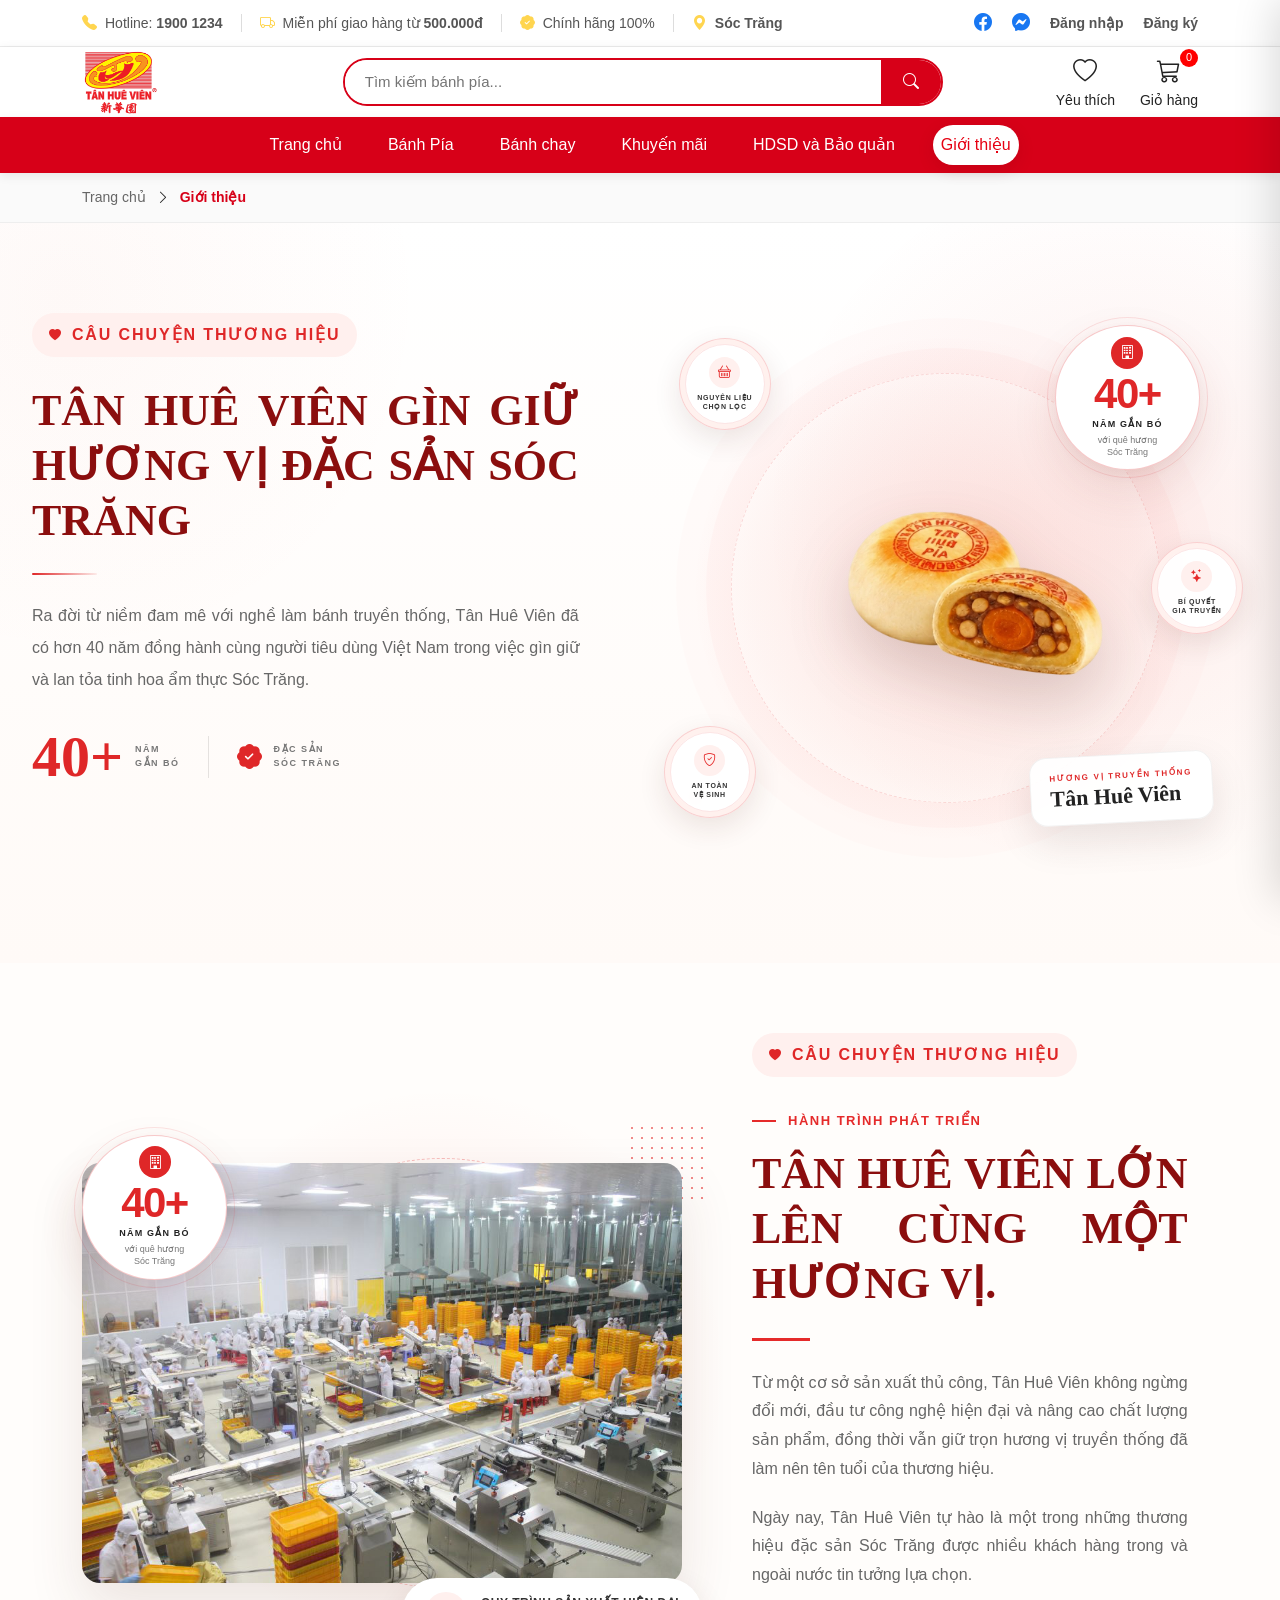
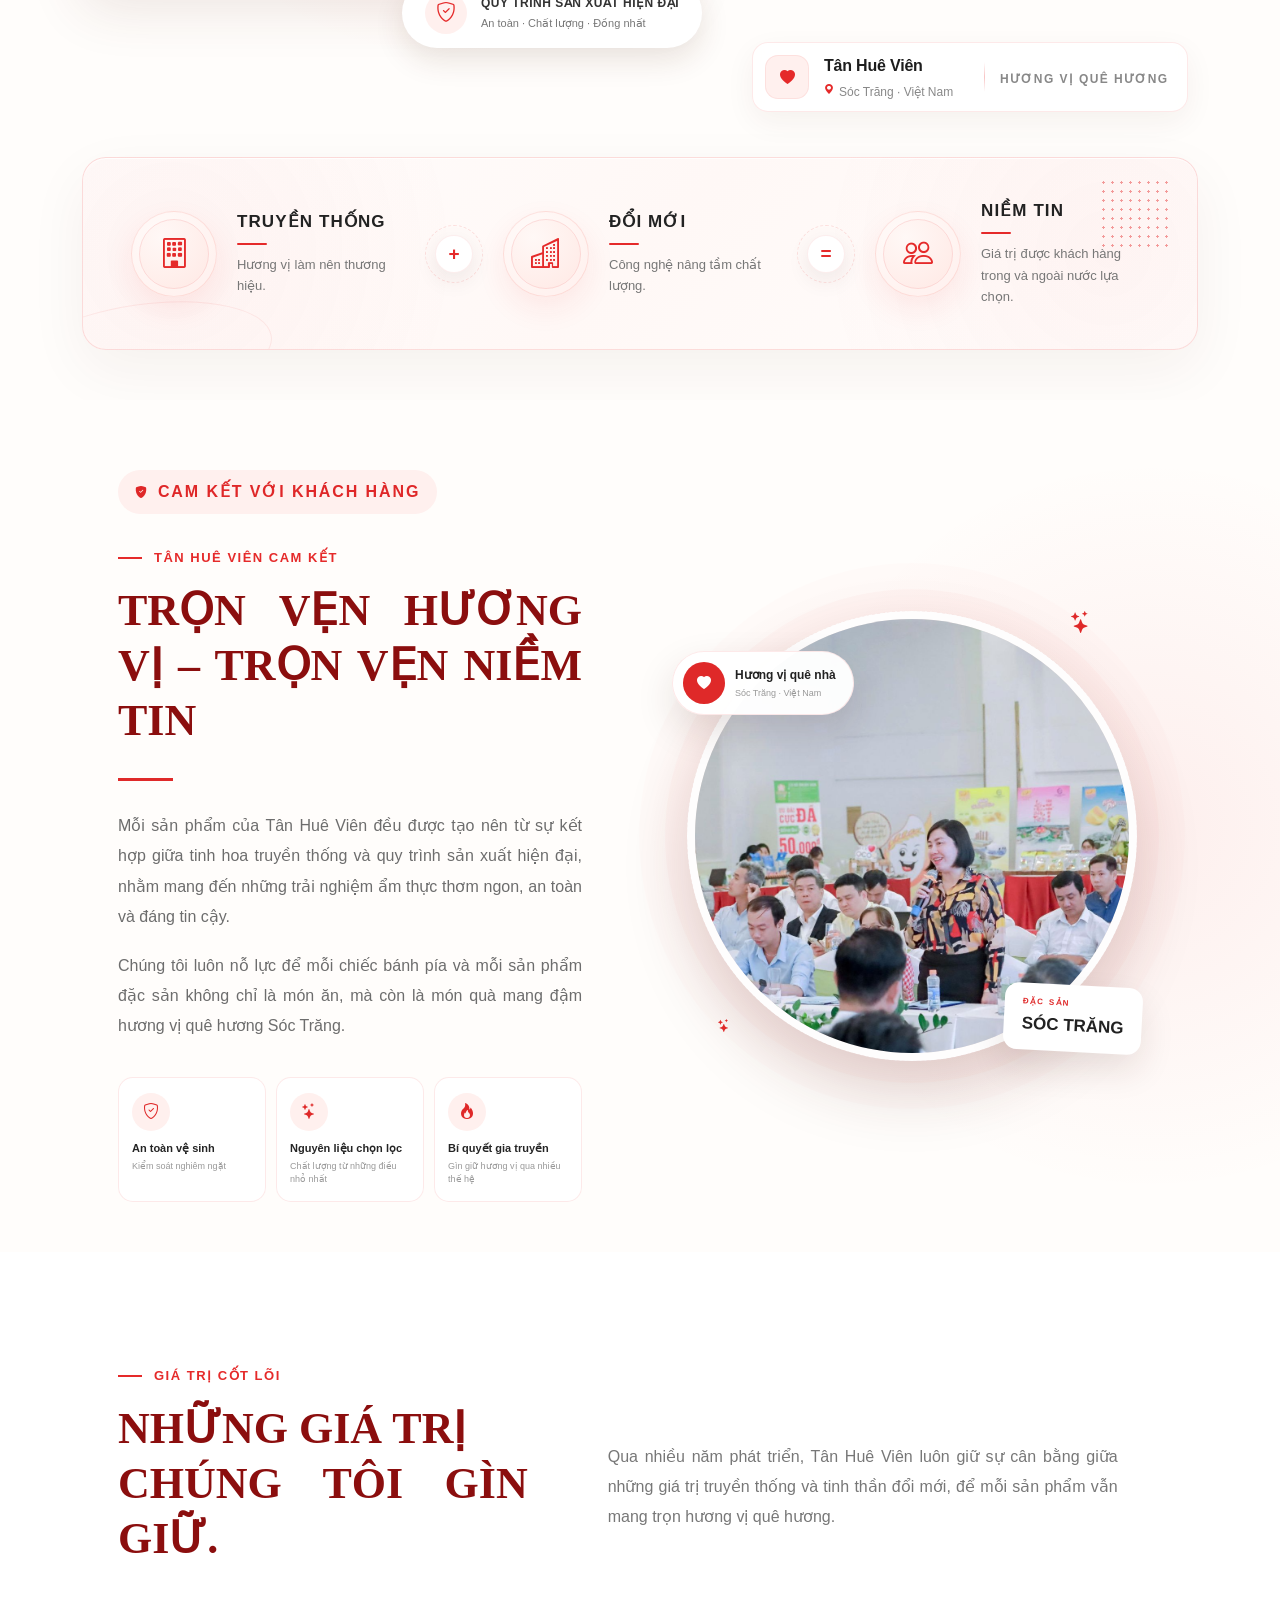
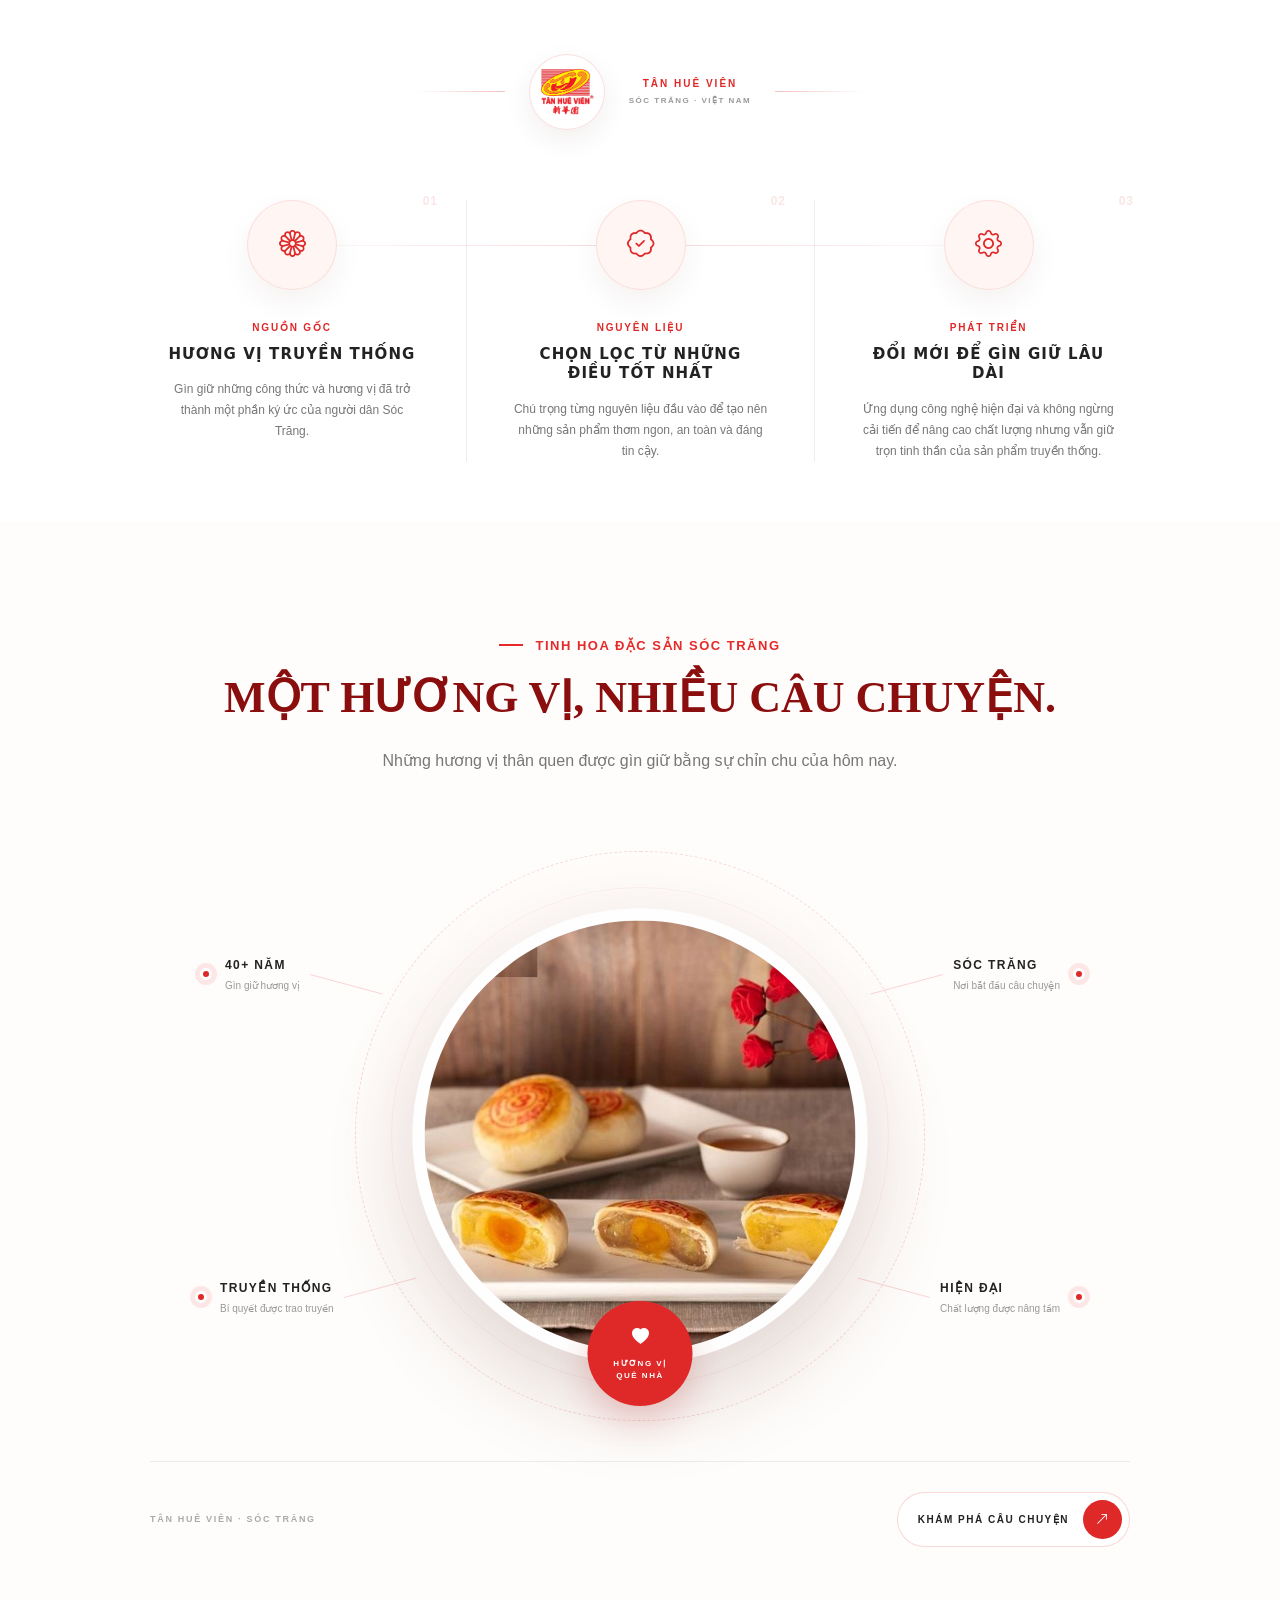
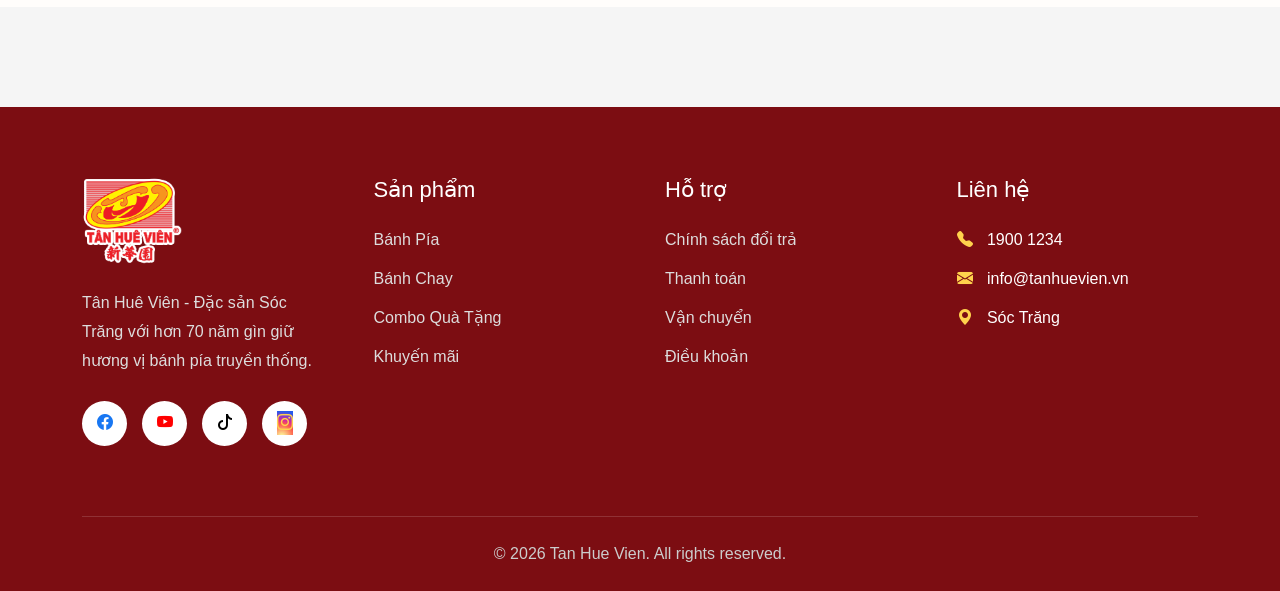
==== about-new.html @ 909c40fb "Hoan thanh" ====
<!doctype html>
<html lang="vi">
  <head>
    <meta charset="UTF-8" />

    <meta name="viewport" content="width=device-width, initial-scale=1.0" />

    <title>Bánh pía Tân Huê Viên</title>

    <link rel="SHORTCUT ICON" href="assets/images/logo/logo.png" />

    <!-- Bootstrap -->

    <link rel="stylesheet" href="assets/css/bootstrap.min.css" />

    <!-- Bootstrap Icons -->

    <link rel="stylesheet" href="assets/css/bootstrap-icons.css" />

    <!-- CSS -->
    <link rel="stylesheet" href="assets/css/header.css" />
    <link rel="stylesheet" href="assets/css/footer.css" />
    <link rel="stylesheet" href="assets/css/nouislider.min.css" />
    <link rel="stylesheet" href="assets/css/about-new.css" />

    <link rel="stylesheet" href="assets/css/variables.css" />

    <link rel="stylesheet" href="assets/css/reset.css" />

    <link rel="stylesheet" href="assets/css/swiper-bundle.css" />

    <link rel="stylesheet" href="assets/css/responsive.css" />
    <link rel="stylesheet" href="assets/css/reponsive-about.css" />

    <link rel="stylesheet" href="assets/css/reponsive-header.css" />
    <link rel="stylesheet" href="assets/css/pagingion.css" />

    <link rel="stylesheet" href="assets/css/modal-auth.css" />
  </head>

  <body>
    <header>
      <!-- Top Bar -->

      <!--==================== TOP HEADER ====================-->

      <div class="top-bar">
        <div class="container">
          <div class="top-left">
            <div class="top-item">
              <i class="bi bi-telephone-fill"></i>
              <span>Hotline: <strong>1900 1234</strong></span>
            </div>

            <div class="divider"></div>

            <div class="top-item">
              <i class="bi bi-truck"></i>
              <span>Miễn phí giao hàng từ <strong>500.000đ</strong></span>
            </div>

            <div class="divider"></div>

            <div class="top-item">
              <i class="bi bi-patch-check-fill"></i>
              <span>Chính hãng 100%</span>
            </div>

            <div class="divider"></div>

            <div class="top-item">
              <i class="bi bi-geo-alt-fill"></i>
              <strong><span>Sóc Trăng</span></strong>
            </div>
          </div>

          <div class="top-right">
            <a href="#">
              <i class="bi bi-facebook facebook"></i>
            </a>

            <a href="#">
              <i class="bi bi-messenger facebook"></i>
            </a>

            <a href="#" id="openLogin">
              <strong>Đăng nhập</strong>
            </a>

            <a href="#" id="openRegister">
              <strong>Đăng ký</strong>
            </a>
          </div>
        </div>
      </div>

      <!-- Main Header -->

      <div class="main-header">
        <div class="container">
          <a href="#" class="logo">
            <img src="assets/images/logo/logo.png" />
          </a>

          <div class="search-box">
            <input type="text" placeholder="Tìm kiếm bánh pía..." />

            <button>
              <i class="bi bi-search"></i>
            </button>
          </div>

          <!-- Mobile -->
          <div class="mobile-auth">
            <a href="#" id="openLoginMobile">Đăng nhập</a>

            <span>|</span>

            <a href="#" id="openRegisterMobile">Đăng ký</a>
          </div>

          <div class="header-action">
            <a href="#" class="action-item">
              <i class="bi bi-heart"></i>

              <small>Yêu thích</small>
            </a>

            <button class="action-item cart-action">
              <i class="bi bi-cart3"></i>

              <span class="action-badge">0</span>

              <small>Giỏ hàng</small>
            </button>
          </div>
        </div>
      </div>

      <!-- Navbar -->

      <nav class="navbar navbar-expand-lg navbar-custom">
        <div class="container">
          <button
            class="navbar-toggler"
            data-bs-toggle="collapse"
            data-bs-target="#menu"
          >
            <i class="bi bi-list text-white fs-3"></i>
          </button>

          <div class="collapse navbar-collapse" id="menu">
            <ul class="navbar-nav mx-auto">
              <li class="nav-item">
                <a class="nav-link" href="index.html">Trang chủ</a>
              </li>

              <li class="nav-item">
                <a class="nav-link" href="shop.html">Bánh Pía</a>
              </li>

              <li class="nav-item">
                <a class="nav-link" href="shop-vegan.html">Bánh chay</a>
              </li>

              <li class="nav-item active">
                <a class="nav-link" href="promotion.html">Khuyến mãi</a>
              </li>

              <li class="nav-item">
                <a class="nav-link" href="instructions.html"
                  >HDSD và Bảo quản</a
                >
              </li>

              <li class="nav-item">
                <a class="nav-link active" href="about-new.html">Giới thiệu</a>
              </li>
            </ul>
          </div>
        </div>
      </nav>

      <!-- MODAL LOGIN-->

      <div class="login-modal-overlay" id="loginModal">
        <div class="login-modal">
          <!-- Close -->

          <button class="login-close" id="closeLogin">
            <i class="bi bi-x-lg"></i>
          </button>

          <!-- LOGIN PANEL -->

          <div class="auth-panel active" id="loginPanel">
            <div class="login-header">
              <img src="assets/images/logo/logo.png" />

              <h2>Đăng nhập</h2>

              <p>Chào mừng bạn quay trở lại.</p>
            </div>

            <form class="login-form">
              <div class="login-group">
                <label>Email</label>

                <div class="login-input">
                  <i class="bi bi-envelope"></i>

                  <input type="email" placeholder="Nhập email" />
                </div>
              </div>

              <div class="login-group">
                <label>Mật khẩu</label>

                <div class="login-input">
                  <i class="bi bi-lock"></i>

                  <input
                    id="loginPassword"
                    type="password"
                    placeholder="Nhập mật khẩu"
                  />

                  <button type="button" class="toggle-password">
                    <i class="bi bi-eye"></i>
                  </button>
                </div>
              </div>

              <div class="login-option">
                <label>
                  <input type="checkbox" />

                  Ghi nhớ đăng nhập
                </label>

                <a href="#" id="forgotBtn"> Quên mật khẩu? </a>
              </div>

              <button class="login-btn">Đăng nhập</button>
            </form>

            <div class="login-divider">
              <span>Hoặc</span>
            </div>

            <div class="login-social">
              <button>
                <i class="bi bi-google"></i>

                Google
              </button>

              <button>
                <i class="bi bi-facebook"></i>

                Facebook
              </button>
            </div>

            <div class="login-footer">
              Chưa có tài khoản?

              <a href="#" id="registerBtn"> Đăng ký ngay </a>
            </div>
          </div>

          <!-- REGISTER PANEL -->

          <div class="auth-panel" id="registerPanel">
            <div class="login-header">
              <img src="assets/images/logo/logo.png" />

              <h2 style="margin-top: -6%">Đăng ký</h2>

              <p>Tạo tài khoản để mua sắm nhanh hơn.</p>
            </div>

            <form class="register-form">
              <div class="register-grid">
                <div class="register-group">
                  <label>Họ và tên</label>

                  <div class="register-input">
                    <i class="bi bi-person"></i>
                    <input type="text" />
                  </div>
                </div>

                <div class="register-group">
                  <label>Email</label>

                  <div class="register-input">
                    <i class="bi bi-envelope"></i>
                    <input type="email" />
                  </div>
                </div>

                <div class="register-group">
                  <label>Số điện thoại</label>

                  <div class="register-input">
                    <i class="bi bi-telephone"></i>
                    <input type="text" />
                  </div>
                </div>

                <div class="register-group">
                  <label>Mật khẩu</label>

                  <div class="register-input">
                    <i class="bi bi-lock"></i>
                    <input type="password" />
                  </div>
                </div>

                <div class="register-group register-full">
                  <label>Xác nhận mật khẩu</label>

                  <div class="register-input">
                    <i class="bi bi-lock-fill"></i>
                    <input type="password" />
                  </div>
                </div>
              </div>

              <!-- LAW-->
              <div class="register-agree">
                <label>
                  <input type="checkbox" id="agreeTerms" />

                  Tôi đồng ý với
                  <a href="#">Điều khoản sử dụng</a>
                  và
                  <a href="#">Chính sách bảo mật</a>.
                </label>
              </div>

              <!-- Nút đăng ký -->
              <button type="submit" class="register-btn">
                <i class="bi bi-person-plus"></i>
                Đăng ký
              </button>
            </form>

            <div class="login-footer">
              Đã có tài khoản?

              <a href="#" id="loginBtnBack"> Đăng nhập </a>
            </div>
          </div>
        </div>
      </div>

      <!-- CART DRAWER-->

      <div class="cart-overlay"></div>

      <aside class="cart-drawer">
        <!-- <div class="cart-header">
          <h2>
            <i class="bi bi-cart3"></i>

            Giỏ hàng
          </h2>

          <button class="close-cart">
            <i class="bi bi-x-lg"></i>
          </button>
        </div> -->
        <!-- <div class="cart-header">
          <div class="cart-header-left">
            <div class="cart-icon">
              <i class="bi bi-cart3"></i>
            </div>

            <div>
              <h2>Giỏ hàng</h2>

              <span class="cart-count"> 0 sản phẩm </span>
            </div>
          </div>

          <button class="close-cart">
            <i class="bi bi-x-lg"></i>
          </button>
        </div> -->
        <div class="cart-header">
          <div class="cart-header-left">
            <div class="cart-icon">
              <i class="bi bi-cart3"></i>
            </div>

            <div>
              <h2>Giỏ hàng</h2>

              <p class="cart-count"><span id="cartCount">0</span> sản phẩm</p>
            </div>
          </div>

          <button class="close-cart">
            <i class="bi bi-x-lg"></i>
          </button>
        </div>

        <!--Cart body-->
        <div class="cart-body">
          <!-- Item 1 -->
          <!-- <div class="cart-item">
            <div class="cart-image">
              <img src="assets/images/products/pia1.png" alt="" />
            </div>

            <div class="cart-info">
              <h4>Bánh Pía Kim Sa</h4>

              <p>Hộp 6 bánh • 480g</p>

              <div class="cart-price">180.000đ</div>

              <div class="cart-quantity">
                <button class="qty-minus">
                  <i class="bi bi-dash"></i>
                </button>

                <span>1</span>

                <button class="qty-plus">
                  <i class="bi bi-plus"></i>
                </button>
              </div>
            </div>

            <button class="cart-remove">
              <i class="bi bi-trash3"></i>
            </button>
          </div> -->
        </div>
        <!--Cart footer-->

        <div class="cart-footer">
          <div class="cart-summary">
            <div class="summary-row">
              <span>Tạm tính</span>

              <strong id="cartSubtotal"> 180.000đ </strong>
            </div>

            <!-- <div class="summary-row">
              <span>Phí vận chuyển</span>

              <span class="free-ship"> Miễn phí </span>
            </div> -->
            <div class="shipping-progress">
              <div class="shipping-text">
                <i class="bi bi-truck"></i>

                <span id="shippingMessage">
                  Mua thêm 300.000đ để được miễn phí vận chuyển
                </span>
              </div>

              <div class="shipping-bar">
                <div class="shipping-fill" id="shippingFill"></div>
              </div>
            </div>

            <div class="summary-divider"></div>

            <div class="summary-row total">
              <span>Tổng cộng</span>

              <strong id="cartTotal"> 180.000đ </strong>
            </div>
          </div>

          <div class="cart-actions">
            <button class="checkout-btn">Thanh toán</button>
          </div>
        </div>
      </aside>

      <!--Toast-->

      <div id="toastContainer" class="toast-container"></div>
    </header>

    <section class="shop-breadcrumb">
      <div class="container">
        <a href="index.html">Trang chủ</a>

        <i class="bi bi-chevron-right"></i>

        <span>Giới thiệu</span>
      </div>
    </section>

    <section class="about-intro" id="about-intro">
      <div class="about-intro__container">
        <!-- LEFT: CONTENT -->
        <div class="about-intro__content">
          <div class="about-intro__label">
            <i class="bi bi-heart-fill"></i>
            <span>CÂU CHUYỆN THƯƠNG HIỆU</span>
          </div>

          <h1>Tân Huê Viên Gìn giữ hương vị đặc sản Sóc Trăng</h1>

          <div class="about-intro__line"></div>

          <p class="about-intro__lead">
            Ra đời từ niềm đam mê với nghề làm bánh truyền thống, Tân Huê Viên
            đã có hơn 40 năm đồng hành cùng người tiêu dùng Việt Nam trong việc
            gìn giữ và lan tỏa tinh hoa ẩm thực Sóc Trăng.
          </p>

          <div class="about-intro__meta">
            <div class="about-intro__meta-item">
              <strong>40+</strong>
              <span>
                NĂM<br />
                GẮN BÓ
              </span>
            </div>

            <div class="about-intro__meta-divider"></div>

            <div class="about-intro__meta-item">
              <i class="bi bi-patch-check-fill"></i>
              <span>
                ĐẶC SẢN<br />
                SÓC TRĂNG
              </span>
            </div>
          </div>
        </div>

        <!-- RIGHT: VISUAL -->
        <div class="about-intro__visual">
          <div class="about-intro__glow"></div>

          <div class="about-intro__ring"></div>

          <div class="about-intro__badge">
            <div class="about-intro__badge-icon">
              <i class="bi bi-building"></i>
            </div>

            <strong>40+</strong>

            <span>NĂM GẮN BÓ</span>

            <small>
              với quê hương<br />
              Sóc Trăng
            </small>
          </div>

          <!-- BADGE: NGUYÊN LIỆU CHỌN LỌC -->
          <div class="product-badge product-badge--ingredient">
            <div class="product-badge__icon">
              <i class="bi bi-basket"></i>
            </div>

            <span>NGUYÊN LIỆU</span>
            <strong>CHỌN LỌC</strong>
          </div>

          <!-- BADGE: AN TOÀN VỆ SINH -->
          <div class="product-badge product-badge--safety">
            <div class="product-badge__icon">
              <i class="bi bi-shield-check"></i>
            </div>

            <span>AN TOÀN</span>
            <strong>VỆ SINH</strong>
          </div>

          <!-- BADGE: BÍ QUYẾT GIA TRUYỀN -->
          <div class="product-badge product-badge--recipe">
            <div class="product-badge__icon">
              <i class="bi bi-stars"></i>
            </div>

            <span>BÍ QUYẾT</span>
            <strong>GIA TRUYỀN</strong>
          </div>

          <div class="about-intro__image">
            <img
              src="assets/images/banners/pia-after-open.png"
              alt="Bánh Pía Tân Huê Viên"
            />
          </div>

          <div class="about-intro__caption">
            <span>HƯƠNG VỊ TRUYỀN THỐNG</span>
            <strong>Tân Huê Viên</strong>
          </div>

          <span class="about-intro__sparkle about-intro__sparkle--1">
            <i class="bi bi-stars"></i>
          </span>

          <span class="about-intro__sparkle about-intro__sparkle--2">
            <i class="bi bi-stars"></i>
          </span>
        </div>
      </div>
    </section>

    <section class="brand-story">
      <div class="container">
        <div class="brand-story-main">
          <!-- RIGHT -->
          <div class="brand-story-visual">
            <div class="factory-circle"></div>

            <div class="factory-dots"></div>

            <div class="factory-image">
              <img
                src="assets/images/about/quytrinh.png"
                alt="Nhà máy sản xuất bánh Pía Tân Huê Viên"
              />
            </div>

            <!-- <div class="years-badge">
              <div class="years-icon">
                <i class="bi bi-building"></i>
              </div>

              <strong>40+</strong>

              <span>NĂM GẮN BÓ</span>

              <small>
                với quê hương<br />
                Sóc Trăng
              </small>
            </div> -->

            <div class="about-intro__badge left-0">
              <div class="about-intro__badge-icon">
                <i class="bi bi-building"></i>
              </div>

              <strong>40+</strong>

              <span>NĂM GẮN BÓ</span>

              <small>
                với quê hương<br />
                Sóc Trăng
              </small>
            </div>

            <div class="factory-info">
              <div class="factory-info-icon">
                <i class="bi bi-shield-check"></i>
              </div>

              <div>
                <strong>QUY TRÌNH SẢN XUẤT HIỆN ĐẠI</strong>

                <span> An toàn · Chất lượng · Đồng nhất </span>
              </div>
            </div>
          </div>

          <!-- LEFT -->
          <div class="brand-story-content">
            <span class="about-intro__label">
              <i class="bi bi-heart-fill"></i>
              CÂU CHUYỆN THƯƠNG HIỆU
            </span>

            <div class="brand-heading-label">
              <span></span>
              HÀNH TRÌNH PHÁT TRIỂN
            </div>

            <h1>Tân Huê Viên lớn lên cùng một hương vị.</h1>

            <div class="brand-heading-line"></div>

            <p>
              Từ một cơ sở sản xuất thủ công, Tân Huê Viên không ngừng đổi mới,
              đầu tư công nghệ hiện đại và nâng cao chất lượng sản phẩm, đồng
              thời vẫn giữ trọn hương vị truyền thống đã làm nên tên tuổi của
              thương hiệu.
            </p>

            <p>
              Ngày nay, Tân Huê Viên tự hào là một trong những thương hiệu đặc
              sản Sóc Trăng được nhiều khách hàng trong và ngoài nước tin tưởng
              lựa chọn.
            </p>

            <!-- <div class="brand-signature">
              <div class="signature-line"></div>

              <div>
                <strong>Tân Huê Viên</strong>
                <span>Sóc Trăng · Việt Nam</span>
              </div>
            </div> -->
            <div class="brand-signature">
              <div class="brand-signature__mark">
                <i class="bi bi-heart-fill"></i>
              </div>

              <div class="brand-signature__content">
                <strong>Tân Huê Viên</strong>

                <div class="brand-signature__location">
                  <i class="bi bi-geo-alt-fill"></i>
                  <span>Sóc Trăng · Việt Nam</span>
                </div>
              </div>

              <div class="brand-signature__line"></div>

              <span class="brand-signature__tag"> HƯƠNG VỊ QUÊ HƯƠNG </span>
            </div>
          </div>
        </div>

        <!-- VALUES -->
        <div class="brand-values">
          <div class="brand-value">
            <div class="value-icon">
              <i class="bi bi-building"></i>
            </div>

            <div class="value-content">
              <h3>TRUYỀN THỐNG</h3>
              <div class="value-line"></div>
              <p>Hương vị làm nên thương hiệu.</p>
            </div>
          </div>

          <div class="value-symbol">+</div>

          <div class="brand-value">
            <div class="value-icon">
              <i class="bi bi-buildings"></i>
            </div>

            <div class="value-content">
              <h3>ĐỔI MỚI</h3>
              <div class="value-line"></div>
              <p>Công nghệ nâng tầm chất lượng.</p>
            </div>
          </div>

          <div class="value-symbol">=</div>

          <div class="brand-value">
            <div class="value-icon">
              <i class="bi bi-people"></i>
            </div>

            <div class="value-content">
              <h3>NIỀM TIN</h3>
              <div class="value-line"></div>
              <p>Giá trị được khách hàng trong và ngoài nước lựa chọn.</p>
            </div>
          </div>
        </div>
      </div>
    </section>

    <!---->
    <section class="customer-commitment">
      <div class="container">
        <div class="customer-commitment__container">
          <!-- ================= LEFT: CONTENT ================= -->

          <div class="customer-commitment__content">
            <div class="about-intro__label">
              <i class="bi bi-shield-fill-check"></i>
              <span>CAM KẾT VỚI KHÁCH HÀNG</span>
            </div>

            <div class="brand-heading-label">
              <span></span>
              TÂN HUÊ VIÊN CAM KẾT
            </div>

            <h2>Trọn Vẹn Hương Vị – Trọn Vẹn Niềm Tin</h2>

            <div class="customer-commitment__line"></div>

            <div class="customer-commitment__description">
              <p>
                Mỗi sản phẩm của Tân Huê Viên đều được tạo nên từ sự kết hợp
                giữa tinh hoa truyền thống và quy trình sản xuất hiện đại, nhằm
                mang đến những trải nghiệm ẩm thực thơm ngon, an toàn và đáng
                tin cậy.
              </p>

              <p>
                Chúng tôi luôn nỗ lực để mỗi chiếc bánh pía và mỗi sản phẩm đặc
                sản không chỉ là món ăn, mà còn là món quà mang đậm hương vị quê
                hương Sóc Trăng.
              </p>
            </div>
            <!-- BADGES -->

            <div class="customer-commitment__badges">
              <div class="commitment-badge">
                <div class="commitment-badge__icon">
                  <i class="bi bi-shield-check"></i>
                </div>

                <div>
                  <strong>An toàn vệ sinh</strong>
                  <span>Kiểm soát nghiêm ngặt</span>
                </div>
              </div>

              <div class="commitment-badge">
                <div class="commitment-badge__icon">
                  <i class="bi bi-stars"></i>
                </div>

                <div>
                  <strong>Nguyên liệu chọn lọc</strong>
                  <span>Chất lượng từ những điều nhỏ nhất</span>
                </div>
              </div>

              <div class="commitment-badge">
                <div class="commitment-badge__icon">
                  <i class="bi bi-fire"></i>
                </div>

                <div>
                  <strong>Bí quyết gia truyền</strong>
                  <span>Gìn giữ hương vị qua nhiều thế hệ</span>
                </div>
              </div>
            </div>
          </div>

          <!-- ================= RIGHT: IMAGE ================= -->

          <div class="customer-commitment__visual">
            <div class="customer-commitment__circle"></div>

            <div class="customer-commitment__ring"></div>

            <div class="customer-commitment__image">
              <img
                src="assets/images/about/about.png"
                alt="Bánh Pía Tân Huê Viên"
              />
            </div>

            <!-- FLOATING BADGE -->

            <div class="customer-commitment__badge">
              <div class="customer-commitment__badge-icon">
                <i class="bi bi-heart-fill"></i>
              </div>

              <div>
                <strong>Hương vị quê nhà</strong>
                <span>Sóc Trăng · Việt Nam</span>
              </div>
            </div>

            <!-- IMAGE LABEL -->

            <div class="customer-commitment__label">
              <span>ĐẶC SẢN</span>
              <strong>SÓC TRĂNG</strong>
            </div>

            <!-- DECORATIVE STARS -->

            <span
              class="customer-commitment__star customer-commitment__star--1"
            >
              <i class="bi bi-stars"></i>
            </span>

            <span
              class="customer-commitment__star customer-commitment__star--2"
            >
              <i class="bi bi-stars"></i>
            </span>
          </div>
        </div>
      </div>
    </section>

    <!---->
    <section class="brand-values-new">
      <div class="container">
        <div class="brand-values-new__container">
          <!-- HEADER -->

          <div class="brand-heading-label">
            <span></span>
            GIÁ TRỊ CỐT LÕI
          </div>
          <div class="brand-values-new__header">
            <!-- <div class="brand-values-new__eyebrow">
            <span></span>
            GIÁ TRỊ CỐT LÕI
          </div> -->
            <div class="customer-commitment__content h2">
              <h2 class="">
                Những giá trị <br />
                chúng tôi gìn giữ.
              </h2>
            </div>
            <div class="customer-commitment__description">
              <p>
                Qua nhiều năm phát triển, Tân Huê Viên luôn giữ sự cân bằng giữa
                những giá trị truyền thống và tinh thần đổi mới, để mỗi sản phẩm
                vẫn mang trọn hương vị quê hương.
              </p>
            </div>
          </div>

          <div class="brand-values-new__brand">
            <div class="brand-values-new__brand-line"></div>

            <div class="brand-values-new__brand-logo">
              <img src="assets/images/logo/logo.png" alt="Tân Huê Viên" />
            </div>

            <div class="brand-values-new__brand-info">
              <span>TÂN HUÊ VIÊN</span>
              <small>SÓC TRĂNG · VIỆT NAM</small>
            </div>

            <div class="brand-values-new__brand-line"></div>
          </div>

          <!-- VALUES -->
          <div class="brand-values-new__list">
            <!-- ITEM 1 -->
            <article class="brand-value-new">
              <div class="brand-value-new__number">01</div>

              <div class="brand-value-new__icon">
                <i class="bi bi-flower1"></i>
              </div>

              <div class="brand-value-new__content">
                <span>NGUỒN GỐC</span>
                <h3>Hương vị truyền thống</h3>

                <p>
                  Gìn giữ những công thức và hương vị đã trở thành một phần ký
                  ức của người dân Sóc Trăng.
                </p>
              </div>
            </article>

            <!-- ITEM 2 -->
            <article class="brand-value-new">
              <div class="brand-value-new__number">02</div>

              <div class="brand-value-new__icon">
                <i class="bi bi-patch-check"></i>
              </div>

              <div class="brand-value-new__content">
                <span>NGUYÊN LIỆU</span>
                <h3>Chọn lọc từ những điều tốt nhất</h3>

                <p>
                  Chú trọng từng nguyên liệu đầu vào để tạo nên những sản phẩm
                  thơm ngon, an toàn và đáng tin cậy.
                </p>
              </div>
            </article>

            <!-- ITEM 3 -->
            <article class="brand-value-new">
              <div class="brand-value-new__number">03</div>

              <div class="brand-value-new__icon">
                <i class="bi bi-gear"></i>
              </div>

              <div class="brand-value-new__content">
                <span>PHÁT TRIỂN</span>
                <h3>Đổi mới để gìn giữ lâu dài</h3>

                <p>
                  Ứng dụng công nghệ hiện đại và không ngừng cải tiến để nâng
                  cao chất lượng nhưng vẫn giữ trọn tinh thần của sản phẩm
                  truyền thống.
                </p>
              </div>
            </article>
          </div>
        </div>
      </div>
    </section>

    <!--Time line-->
    <section class="flavor-story">
      <div class="container">
        <div class="flavor-story__container">
          <!-- HEADER -->
          <div class="brand-heading-label content-center">
            <span></span>
            TINH HOA ĐẶC SẢN SÓC TRĂNG
          </div>
          <div class="flavor-story__header">
            <div class="customer-commitment__content w-100">
              <h2 class="text-center">Một hương vị, nhiều câu chuyện.</h2>
            </div>

            <p>
              Những hương vị thân quen được gìn giữ bằng sự chỉn chu của hôm
              nay.
            </p>
          </div>

          <!-- VISUAL STORY -->
          <div class="flavor-story__visual">
            <div class="flavor-story__orbit"></div>

            <div class="flavor-story__image">
              <img
                src="assets/images/about/banh-pia.png"
                alt="Bánh Pía Tân Huê Viên"
              />
            </div>

            <!-- LEFT TOP -->
            <div class="flavor-story__point flavor-story__point--left-top">
              <span class="flavor-story__point-dot"></span>

              <div>
                <strong>40+ NĂM</strong>
                <span>Gìn giữ hương vị</span>
              </div>
            </div>

            <!-- RIGHT TOP -->
            <div class="flavor-story__point flavor-story__point--right-top">
              <div>
                <strong>SÓC TRĂNG</strong>
                <span>Nơi bắt đầu câu chuyện</span>
              </div>

              <span class="flavor-story__point-dot"></span>
            </div>

            <!-- LEFT BOTTOM -->
            <div class="flavor-story__point flavor-story__point--left-bottom">
              <span class="flavor-story__point-dot"></span>

              <div>
                <strong>TRUYỀN THỐNG</strong>
                <span>Bí quyết được trao truyền</span>
              </div>
            </div>

            <!-- RIGHT BOTTOM -->
            <div class="flavor-story__point flavor-story__point--right-bottom">
              <div>
                <strong>HIỆN ĐẠI</strong>
                <span>Chất lượng được nâng tầm</span>
              </div>

              <span class="flavor-story__point-dot"></span>
            </div>

            <!-- CENTER BADGE -->
            <div class="flavor-story__badge">
              <i class="bi bi-heart-fill"></i>

              <span>
                HƯƠNG VỊ<br />
                QUÊ NHÀ
              </span>
            </div>
          </div>

          <!-- FOOTER -->
          <div class="flavor-story__footer">
            <span> TÂN HUÊ VIÊN · SÓC TRĂNG </span>

            <a href="#" class="flavor-story__cta">
              <span>KHÁM PHÁ CÂU CHUYỆN</span>

              <span class="flavor-story__cta-icon">
                <i class="bi bi-arrow-up-right"></i>
              </span>
            </a>
          </div>
        </div>
      </div>
    </section>
    <!---->
    <!-- ================= FOOTER ================= -->
    <footer class="footer">
      <div class="container">
        <div class="footer-top">
          <!-- Logo -->
          <div class="footer-col">
            <img src="assets/images/logo/logo.png" class="footer-logo" />

            <p>
              Tân Huê Viên - Đặc sản Sóc Trăng với hơn 70 năm gìn giữ hương vị
              bánh pía truyền thống.
            </p>

            <div class="footer-social">
              <a href="#"><i class="bi bi-facebook facebook"></i></a>
              <a href="#"><i class="bi bi-youtube ytb"></i></a>
              <a href="#"><i class="bi bi-tiktok tiktok"></i></a>
              <a href="#"><i class="bi bi-instagram insta"></i></a>
            </div>
          </div>

          <!-- Sản phẩm -->

          <div class="footer-col">
            <h4>Sản phẩm</h4>

            <ul>
              <li><a href="#">Bánh Pía</a></li>

              <li><a href="#">Bánh Chay</a></li>

              <li><a href="#">Combo Quà Tặng</a></li>

              <li><a href="#">Khuyến mãi</a></li>
            </ul>
          </div>

          <!-- Hỗ trợ -->

          <div class="footer-col">
            <h4>Hỗ trợ</h4>

            <ul>
              <li><a href="#">Chính sách đổi trả</a></li>

              <li><a href="#">Thanh toán</a></li>

              <li><a href="#">Vận chuyển</a></li>

              <li><a href="#">Điều khoản</a></li>
            </ul>
          </div>

          <!-- Liên hệ -->

          <div class="footer-col">
            <h4>Liên hệ</h4>

            <ul>
              <li>
                <i class="bi bi-telephone-fill"></i>

                1900 1234
              </li>

              <li>
                <i class="bi bi-envelope-fill"></i>

                info@tanhuevien.vn
              </li>

              <li>
                <i class="bi bi-geo-alt-fill"></i>

                Sóc Trăng
              </li>
            </ul>
          </div>
        </div>

        <div class="footer-bottom">
          © 2026 Tan Hue Vien. All rights reserved.
        </div>
      </div>
    </footer>

    <script src="assets/js/bootstrap.bundle.min.js"></script>
    <script src="assets/js/swiper-bundle.min.js"></script>

    <script src="assets/js/main.js"></script>
    <script src="assets/js/nouislider.min.js"></script>

    <script src="assets/js/header.js"></script>
    <script src="assets/js/data.js"></script>

    <script src="assets/js/cart.js"></script>

    <script src="assets/js/search.js"></script>
    <script src="assets/js/auth.js"></script>
  </body>
</html>
---- assets/css/header.css ----
/*========================

HEADER

/*==================================
=           HEADER TOP            =
==================================*/
/* body header {
  position: sticky;
  top: 0;
  z-index: 1000;
  background-color: #fff;
  box-shadow: 0 2px 10px rgba(0, 0, 0, 0.1);
} */

/*==========================================
                TOP HEADER
==========================================*/

.top-bar {
  background: #fff;

  border-bottom: 1px solid #ececec;

  font-size: 14px;
}

.top-bar .container {
  display: flex;

  justify-content: space-between;

  align-items: center;

  height: 46px;
}

.top-left {
  display: flex;

  align-items: center;
}

.top-item {
  display: flex;

  align-items: center;

  gap: 8px;

  color: #555;

  transition: 0.3s;
}

.top-item:hover {
  color: var(--primary-color);
}

.top-item i {
  color: var(--secondary-color);

  font-size: 15px;
}

.divider {
  width: 1px;

  height: 18px;

  background: #ddd;

  margin: 0 18px;
}

.top-right {
  display: flex;

  align-items: center;

  gap: 20px;
}

.top-right a {
  color: #555;

  transition: 0.3s;

  display: flex;

  align-items: center;

  gap: 5px;
}

.top-right a:hover {
  color: var(--primary-color);
}

.top-right i {
  font-size: 18px;
}

.top-item {
  position: relative;
}

.top-item::after {
  content: "";

  position: absolute;

  left: 0;

  bottom: -3px;

  width: 0;

  height: 2px;

  background: var(--primary-color);

  transition: 0.3s;
}

.top-item:hover::after {
  width: 100%;
}

/*==================================
=         MAIN HEADER             =
==================================*/

.main-header {
  background: #fff;
  box-shadow: var(--shadow-sm);
  height: 70px;
}

.main-header .container {
  display: flex;
  align-items: center;
  justify-content: space-between;
  height: 70px;
}

.logo {
  width: 170px;
}

.logo img {
  width: 45%;
}

.search-box {
  display: flex;
  margin-right: 2%;

  width: 600px;

  height: 48px;

  border: 2px solid var(--primary-color);

  border-radius: 50px;

  overflow: hidden;
}

.search-box input {
  flex: 1;

  border: none;

  padding: 0 20px;

  font-size: 15px;
}

.search-box button {
  width: 60px;

  background: var(--primary-color);

  color: #fff;
  transition: 0.3s;
}

.search-box button:hover {
  background: var(--primary-hover);
}
.search-box button:hover i {
  transform: translateY(-4px);
}

.header-action {
  display: flex;

  align-items: center;

  gap: 25px;
}

.action-item {
  position: relative;

  display: flex;

  flex-direction: column;

  align-items: center;

  color: var(--text-dark);

  transition: 0.3s;
}

.action-item:hover {
  color: var(--primary-color);
  transform: translateY(-4px);
}

.action-item i {
  font-size: 24px;
}

.action-badge {
  position: absolute;

  top: -5px;

  right: 0px;

  width: 18px;

  height: 18px;

  background: red;

  color: white;

  border-radius: 50%;

  display: flex;

  justify-content: center;

  align-items: center;

  font-size: 11px;
}
/*==================================
=             NAVBAR              =
==================================*/

.navbar-custom {
  background: var(--primary-color);
  box-shadow: 0 3px 10px rgba(0, 0, 0, 0.08);
}

.navbar-custom .navbar-nav {
  gap: 30px;
}

.navbar-custom .nav-link {
  color: white;

  font-weight: 500;

  transition: 0.3s;
  position: relative;
}

.navbar-custom .nav-link:hover {
  color: #ffd54f;
}

.nav-link::after {
  content: "";

  position: absolute;

  bottom: 5px;

  left: 50%;

  width: 0;

  height: 2px;

  background: #fff;

  transition: 0.3s;
}

.nav-link:hover::after {
  left: 0;

  width: 100%;
}

/*nav cart custom*/

/*=====================================
HEADER CART BADGE
=====================================*/

.cart-action:hover .action-badge {
  transform: scale(1.15);
}

@keyframes cartBounce {
  0% {
    transform: scale(1);
  }

  30% {
    transform: scale(1.35);
  }

  60% {
    transform: scale(0.9);
  }

  100% {
    transform: scale(1);
  }
}

.action-badge.bounce {
  animation: cartBounce 0.45s;
}

/*=====================================
CART OVERLAY
=====================================*/

.cart-overlay {
  position: fixed;

  inset: 0;

  background: rgba(0, 0, 0, 0.45);

  opacity: 0;

  visibility: hidden;

  transition: 0.35s;

  z-index: 1998;
}
/*=====================================
CART DRAWER
=====================================*/

.cart-drawer {
  position: fixed;

  top: 0;

  right: -430px;

  width: 420px;

  max-width: 100%;

  height: 100vh;

  background: #fff;

  z-index: 1999;

  display: flex;

  flex-direction: column;

  transition: 0.35s;

  box-shadow: -15px 0 40px rgba(0, 0, 0, 0.15);
}
.cart-overlay.show {
  opacity: 1;

  visibility: visible;
}

.cart-drawer.show {
  right: 0;
}
/* .cart-header {
  display: flex;
  justify-content: space-between;
  align-items: center;

  padding: 22px 24px;

  border-bottom: 1px solid #f3f3f3;

  background: #fff;
} */

.cart-header {
  display: flex;
  margin-top: 12px;
  justify-content: space-between;

  align-items: center;
}

.cart-header-left {
  display: flex;

  align-items: center;

  gap: 16px;
}

.cart-icon {
  width: 52px;

  height: 52px;

  border-radius: 16px;

  background: #fff5f5;

  display: flex;

  justify-content: center;

  align-items: center;
}

.cart-icon i {
  color: var(--primary-color);

  font-size: 24px;
}

.cart-count {
  margin-top: 4px;

  color: #999;

  font-size: 14px;
}
/* .cart-header h2 {
  display: flex;

  align-items: center;

  gap: 12 px;
} */
/* .close-cart {
  width: 42px;

  height: 42px;

  border: none;

  border-radius: 16px;

  background: #fff3f3;

  display: flex;

  justify-content: center;

  align-items: center;

  color: var(--primary-color);

  font-size: 22px;

  cursor: pointer;

  transition: 0.3s;
}
.close-cart:hover {
  background: #d70018;

  color: #fff;
} */

.close-cart {
  width: 46px;

  height: 46px;

  border: none;

  border-radius: 50%;

  background: #f7f7f7;

  cursor: pointer;

  transition: 0.3s;
}

.close-cart:hover {
  background: var(--primary-color);

  color: #fff;

  transform: rotate(90deg);
}
.cart-header h2 {
  margin: 0;

  font-size: 24px;

  font-weight: 700;
}

.cart-count {
  display: block;

  margin-top: 3px;

  font-size: 13px;

  color: #888;
}

.close-cart {
  width: 46px;

  height: 46px;

  border: none;

  border-radius: 50%;

  background: #fafafa;

  transition: 0.3s;
}

.close-cart:hover {
  background: var(--primary-color);

  color: #fff;
}
.cart-body {
  flex: 1;

  overflow-y: auto;
  overflow-x: hidden;
  padding: 20px;
}
.cart-body {
  flex: 1;

  overflow-y: auto;

  padding: 22px;
}
/*=====================================
CART ITEM
=====================================*/
/* 
.cart-item {
  display: flex;

  gap: 18px;

  align-items: flex-start;

  padding: 20px 0;

  border-bottom: 1px solid #f0f0f0;
}

.cart-image {
  width: 90px;

  height: 90px;

  border-radius: 16px;

  background: #fff8f5;

  display: flex;

  justify-content: center;

  align-items: center;

  flex-shrink: 0;
}
.cart-image img {
  width: 72px;

  object-fit: contain;
}
.cart-info {
  flex: 1;
}
.cart-info h4 {
  font-size: 15px;

  font-weight: 700;

  color: #222;

  margin-bottom: 6px;
}
.cart-info p {
  font-size: 14px;

  color: #999;

  margin-bottom: 10px;
}
.cart-price {
  color: #d70018;

  font-size: 14px;

  font-weight: 800;

  margin-bottom: 16px;
}
.cart-quantity {
  display: flex;

  align-items: center;

  gap: 10px;
}
.cart-quantity button {
  width: 34px;

  height: 34px;

  border: none;

  border-radius: 10px;

  background: #f6f6f6;

  cursor: pointer;

  transition: 0.3s;
}
.cart-quantity button:hover {
  background: #d70018;

  color: #fff;
}
.cart-quantity span {
  min-width: 26px;

  text-align: center;

  font-weight: 700;
}
.cart-remove {
  width: 42px;

  height: 42px;

  border: none;

  border-radius: 50%;

  background: #fff5f5;

  color: #d70018;

  cursor: pointer;

  transition: 0.3s;
}
.cart-remove:hover {
  background: #d70018;

  color: #fff;
} */

/*=====================================
CART ITEM
=====================================*/

.cart-item {
  display: flex;

  gap: 16px;

  padding: 18px;

  margin-bottom: 18px;

  border-radius: 22px;

  background: #fff;

  border: 1px solid #f2f2f2;

  transition: 0.3s;
}

.cart-item:hover {
  box-shadow: 0 12px 30px rgba(0, 0, 0, 0.08);
}

.cart-item {
  animation: fadeUp 0.35s ease;
}

@keyframes fadeUp {
  from {
    opacity: 0;

    transform: translateY(20px);
  }

  to {
    opacity: 1;

    transform: none;
  }
}

/*=====================================*/

.cart-thumb {
  width: 88px;

  height: 88px;

  border-radius: 18px;

  background: #fff7f5;

  display: flex;

  justify-content: center;

  align-items: center;

  flex-shrink: 0;
}

.cart-thumb img {
  width: 76px;
}

/*=====================================*/

.cart-content {
  flex: 1;

  display: flex;

  flex-direction: column;
}

.cart-content h4 {
  margin: 0;

  font-size: 17px;

  font-weight: 700;
}

.cart-content p {
  margin: 6px 0;

  color: #888;

  font-size: 12px;
}

.cart-price {
  font-size: 15px;

  font-weight: 800;

  color: var(--primary-color);
}

/*=====================================*/

.cart-bottom {
  margin-top: 16px;

  display: flex;

  justify-content: space-between;

  align-items: center;
}
/*Cart quanlity*/

.cart-quantity {
  display: flex;

  align-items: center;

  gap: 10px;

  background: #f8f8f8;

  border-radius: 40px;

  padding: 6px;
}

.cart-quantity button {
  width: 34px;

  height: 34px;

  border: none;

  border-radius: 50%;

  background: #fff;

  cursor: pointer;

  transition: 0.3s;
}

.cart-quantity button:hover {
  background: var(--primary-color);

  color: #fff;
}

.cart-quantity span {
  width: 28px;

  text-align: center;

  font-weight: 700;
}
/*Cart remove*/

.cart-remove {
  width: 42px;

  height: 42px;

  border: none;

  border-radius: 50%;

  background: #fff3f3;

  color: var(--primary-color);

  cursor: pointer;

  transition: 0.3s;
}

.cart-remove:hover {
  background: var(--primary-color);

  color: #fff;
}
/*Cart footer*/

.cart-footer {
  flex-shrink: 0;

  border-top: 1px solid #eee;

  background: #fff;

  padding: 20px;
}
.cart-summary {
  display: flex;

  flex-direction: column;

  gap: 14px;
}
.summary-row {
  display: flex;

  justify-content: space-between;

  align-items: center;

  font-size: 15px;

  color: #555;
}
.summary-divider {
  height: 1px;

  background: #ececec;

  margin: 6px 0;
}
.free-ship {
  color: #28a745;

  font-weight: 700;
}
.summary-row.total {
  font-size: 18px;

  font-weight: 700;
}
.summary-row.total strong {
  font-size: 26px;

  color: #d70018;
}
.cart-actions {
  display: flex;

  flex-direction: column;

  gap: 14px;

  margin-top: 24px;
}
.checkout-btn {
  height: 54px;

  border: none;

  border-radius: 14px;

  background: #d70018;

  color: #fff;

  font-size: 17px;

  font-weight: 700;

  cursor: pointer;

  transition: 0.3s;
}
.checkout-btn:hover {
  background: var(--primary-color);

  transform: translateY(-2px);
}
.view-cart {
  height: 52px;

  border: 2px solid #d70018;

  border-radius: 14px;

  background: #fff;

  color: #d70018;

  font-size: 16px;

  font-weight: 700;

  cursor: pointer;

  transition: 0.3s;
}
.view-cart:hover {
  background: #d70018;

  color: #fff;
}

/*Cart css*/

/*=====================================
EMPTY CART
=====================================*/

.cart-empty {
  height: 100%;

  display: flex;

  flex-direction: column;

  justify-content: center;

  align-items: center;

  text-align: center;

  padding: 60px 20px;
}

.cart-empty i {
  font-size: 72px;

  color: #ddd;

  margin-bottom: 18px;
}

.cart-empty h3 {
  font-size: 22px;

  margin-bottom: 10px;

  color: #333;
}

.cart-empty p {
  color: #999;

  font-size: 15px;

  line-height: 1.6;
}

/*Ship*/

/*=====================================
FREE SHIPPING
=====================================*/

.shipping-progress {
  margin-bottom: 22px;
}

.shipping-text {
  display: flex;

  align-items: center;

  gap: 8px;

  font-size: 14px;

  margin-bottom: 12px;

  color: #666;
}

.shipping-text i {
  color: #ff9800;

  font-size: 18px;
}

.shipping-bar {
  height: 10px;

  background: #eee;

  border-radius: 30px;

  overflow: hidden;
}

.shipping-fill {
  width: 0%;

  height: 100%;

  background: linear-gradient(90deg, #ff9800, #ff5722);

  transition: 0.4s;
}
/*=====================================
CART BADGE ANIMATION
=====================================*/

/* .action-badge {
  transition: 0.25s;
}

.action-badge.bounce {
  animation: badgeBounce 0.45s;
}

@keyframes badgeBounce {
  0% {
    transform: scale(1);
  }

  30% {
    transform: scale(1.45);
  }

  60% {
    transform: scale(0.9);
  }

  100% {
    transform: scale(1);
  }
}
.cart-item {
  animation: fadeUp 0.35s ease;
}

@keyframes fadeUp {
  from {
    opacity: 0;

    transform: translateY(18px);
  }

  to {
    opacity: 1;

    transform: translateY(0);
  }
}
.cart-item {
  transition: 0.3s;
}

.cart-item:hover {
  transform: translateY(-3px);

  box-shadow: 0 15px 30px rgba(0, 0, 0, 0.08);
} */
/*Incre*/
.cart-quantity button {
  transition: 0.25s;
}

.cart-quantity button:hover {
  transform: scale(1.08);
}

.cart-quantity button:active {
  transform: scale(0.9);
}

/*Toast*/

.toast-container {
  position: fixed;

  top: 20px;

  left: 20px;

  width: 350px;

  z-index: 999999;

  pointer-events: none;
}
/*==============================
TOAST
==============================*/

.toast {
  width: 360px;

  display: flex !important;

  align-items: flex-start;

  gap: 16px;

  padding: 18px;

  background: #fff;
  opacity: 1 !important;

  border-radius: 22px;

  box-shadow: 0 18px 45px rgba(0, 0, 0, 0.12);

  animation: toastShow 0.3s cubic-bezier(0.22, 1, 0.36, 1);

  overflow: hidden;

  position: relative;
}
.toast-icon {
  width: 48px;

  height: 48px;

  border-radius: 50%;

  display: flex;

  justify-content: center;

  align-items: center;

  background: #eefaf1;

  flex-shrink: 0;
}
.toast-content {
  flex: 1;
}

.toast-title {
  font-size: 16px;

  font-weight: 700;

  color: #222;

  margin-bottom: 4px;
}

.toast-message {
  color: #666;

  font-size: 14px;
}

.toast-progress {
  margin-top: 14px;

  height: 4px;

  background: #eee;

  border-radius: 30px;

  overflow: hidden;
}

.toast-progress span {
  display: block;

  width: 100%;

  height: 100%;

  background: linear-gradient(90deg, #00c853, #66bb6a);

  animation: toastProgress 3s linear forwards;
}
@keyframes toastShow {
  from {
    opacity: 0;

    transform: translateX(70px) scale(0.95);
  }

  to {
    opacity: 1;

    transform: none;
  }
}

@keyframes toastProgress {
  from {
    width: 100%;
  }

  to {
    width: 0%;
  }
}
.toast-icon i {
  color: #28a745;

  font-size: 24px;
}
.toast.success {
  border-left: 5px solid #28a745;
}

.toast.error {
  border-left: 5px solid #dc3545;
}

.toast i {
  font-size: 26px;
}

.toast.success i {
  color: #28a745;
}

.toast.error i {
  color: #dc3545;
}

.toast-title {
  font-weight: 700;

  margin-bottom: 4px;
}

.toast-message {
  font-size: 14px;

  color: #666;
}

@keyframes toastIn {
  from {
    opacity: 0;

    transform: translateX(80px);
  }

  to {
    opacity: 1;

    transform: none;
  }
}
/*=====================================
FLY TO CART
=====================================*/

.fly-product {
  position: fixed;

  z-index: 99999;

  pointer-events: none;

  object-fit: cover;

  border-radius: 16px;

  transition:
    width 0.75s,
    height 0.75s,
    opacity 0.75s,
    transform 0.75s;
}
.fly-product {
  position: fixed;

  z-index: 99999;

  pointer-events: none;

  border-radius: 14px;

  object-fit: cover;

  transition:
    left 0.75s cubic-bezier(0.2, 0.8, 0.2, 1),
    top 0.75s cubic-bezier(0.2, 0.8, 0.2, 1),
    width 0.75s,
    height 0.75s,
    opacity 0.75s,
    transform 0.75s;
}
/* ============================
   CART SHAKE
============================ */

.cart-action.shake {
  animation: cartShake 0.45s ease;
}

@keyframes cartShake {
  0% {
    transform: scale(1);
  }

  20% {
    transform: scale(1.15) rotate(-10deg);
  }

  40% {
    transform: scale(1.1) rotate(8deg);
  }

  60% {
    transform: scale(1.08) rotate(-5deg);
  }

  80% {
    transform: scale(1.03) rotate(3deg);
  }

  100% {
    transform: scale(1);
  }
}
.action-badge.bounce {
  animation: badgeBounce 0.5s ease;
}

@keyframes badgeBounce {
  0% {
    transform: scale(1);
  }

  30% {
    transform: scale(1.45);
  }

  60% {
    transform: scale(0.85);
  }

  100% {
    transform: scale(1);
  }
}

/*=====================================
CART RIPPLE
=====================================*/

.cart-ripple {
  position: fixed;

  width: 20px;

  height: 20px;

  border-radius: 50%;

  background: rgba(198, 142, 53, 0.25);

  border: 2px solid #c68e35;

  pointer-events: none;

  z-index: 99998;

  animation: cartRipple 0.55s ease-out forwards;
}

@keyframes cartRipple {
  from {
    transform: scale(0.2);

    opacity: 1;
  }

  to {
    transform: scale(4);

    opacity: 0;
  }
}

/*Css for scroll*/

/* Trạng thái floating (nổi góc trên bên phải) khi cuộn xuống */
.cart-action.is-floating {
  position: fixed;
  top: 20px;
  right: 20px;
  z-index: 9999;
  background-color: #ffffff;
  border: 1px solid #eee;
  border-radius: 50%;
  width: 50px;
  height: 50px;
  padding: 0;
  display: flex;
  align-items: center;
  justify-content: center;
  box-shadow: 0 4px 16px rgba(0, 0, 0, 0.15);
  animation: floatIn 0.3s cubic-bezier(0.175, 0.885, 0.32, 1.275);
}

/* Ẩn chữ "Giỏ hàng" khi nổi */
.cart-action.is-floating small {
  display: none;
}

/* Căn chỉnh lại icon và badge khi ở dạng floating */
.cart-action.is-floating {
  position: fixed;
}

.cart-action.is-floating .bi-cart3 {
  font-size: 22px;
}

.cart-action.is-floating .action-badge {
  top: 2px;
  right: 2px;
}

/* Hiệu ứng xuất hiện mượt mà */
@keyframes floatIn {
  from {
    transform: scale(0.6) translateY(-20px);
    opacity: 0;
  }
  to {
    transform: scale(1) translateY(0);
    opacity: 1;
  }
}

/* Khi giỏ hàng mở (thẻ body có class .cart-open) -> Ẩn icon giỏ hàng floating */
body.cart-open .cart-action.is-floating {
  opacity: 0;
  visibility: hidden;
  pointer-events: none;
  transition: all 0.25s ease;
}

/*Active*/

.navbar .nav-link.active {
  color: #e60012;
  background: #fff;
  border-radius: 999px;
  box-shadow: 0 5px 16px rgba(120, 0, 0, 0.16);
  cursor: default;
  pointer-events: none;
}
---- assets/css/footer.css ----
/*========================



FOOTER

=========================*/

/*================ FOOTER ================*/

.footer {
  margin-top: 100px;

  background: #7c0d12;

  color: #fff;
}

.footer-top {
  /* display: grid;

  grid-template-columns: 2fr 1fr 1fr 1fr;

  gap: 60px;

  padding: 70px 0; */
  display: grid;

  grid-template-columns: repeat(auto-fit, minmax(220px, 1fr));

  gap: 50px;

  padding: 70px 0;
}

.footer-logo {
  width: 100px;

  margin-bottom: 25px;
}

.footer-col p {
  color: #ddd;

  line-height: 1.8;
}

.footer-col h4 {
  margin-bottom: 25px;

  font-size: 22px;
}

.footer-col ul {
  list-style: none;

  padding: 0;
}

.footer-col li {
  margin-bottom: 15px;
}

.footer-col a {
  color: #ddd;

  text-decoration: none;

  transition: 0.3s;
}

.footer-col a:hover {
  color: #fff;

  padding-left: 6px;
}

.footer-col i {
  margin-right: 10px;

  color: #ffd24d;
}

.facebook {
  margin-right: 0px !important;
  color: #1877f2 !important;
}
.ytb {
  margin-right: 0px !important;
  color: #ff0000 !important;
}
.tiktok {
  margin-right: 0px !important;
  color: #000000 !important;
}
.insta {
  margin-right: 0px !important;
  background: radial-gradient(
    circle at 30% 107%,
    #fdf497 0%,
    #fdf497 5%,
    #fd5949 45%,
    #d6249f 60%,
    #285aeb 90%
  );
}

.footer-social {
  margin-top: 25px;

  display: flex;

  gap: 15px;
}

.footer-social a {
  width: 45px;

  height: 45px;

  border-radius: 50%;

  background: #fff;

  color: #d71920;

  display: flex;

  justify-content: center;

  align-items: center;

  transition: 0.3s;
}

.footer-social a:hover {
  background: var(--primary-hover);

  transform: translateY(-4px);
}

.footer-bottom {
  border-top: 1px solid rgba(255, 255, 255, 0.15);

  text-align: center;

  padding: 25px;

  color: #ccc;
}
.register-grid {
  display: grid;

  grid-template-columns: 1fr 1fr;

  gap: 16px;
}
---- assets/css/nouislider.min.css ----
.noUi-target,.noUi-target *{-webkit-touch-callout:none;-webkit-tap-highlight-color:transparent;-webkit-user-select:none;-ms-touch-action:none;touch-action:none;-ms-user-select:none;-moz-user-select:none;user-select:none;-moz-box-sizing:border-box;box-sizing:border-box}.noUi-target{position:relative}.noUi-base,.noUi-connects{width:100%;height:100%;position:relative;z-index:1}.noUi-connects{overflow:hidden;z-index:0}.noUi-connect,.noUi-origin{will-change:transform;position:absolute;z-index:1;top:0;right:0;height:100%;width:100%;-ms-transform-origin:0 0;-webkit-transform-origin:0 0;-webkit-transform-style:preserve-3d;transform-origin:0 0;transform-style:flat}.noUi-txt-dir-rtl.noUi-horizontal .noUi-origin{left:0;right:auto}.noUi-vertical .noUi-origin{top:-100%;width:0}.noUi-horizontal .noUi-origin{height:0}.noUi-handle{-webkit-backface-visibility:hidden;backface-visibility:hidden;position:absolute}.noUi-touch-area{height:100%;width:100%}.noUi-state-tap .noUi-connect,.noUi-state-tap .noUi-origin{-webkit-transition:transform .3s;transition:transform .3s}.noUi-state-drag *{cursor:inherit!important}.noUi-horizontal{height:18px}.noUi-horizontal .noUi-handle{width:34px;height:28px;right:-17px;top:-6px}.noUi-vertical{width:18px}.noUi-vertical .noUi-handle{width:28px;height:34px;right:-6px;bottom:-17px}.noUi-txt-dir-rtl.noUi-horizontal .noUi-handle{left:-17px;right:auto}.noUi-target{background:#FAFAFA;border-radius:4px;border:1px solid #D3D3D3;box-shadow:inset 0 1px 1px #F0F0F0,0 3px 6px -5px #BBB}.noUi-connects{border-radius:3px}.noUi-connect{background:#3FB8AF}.noUi-draggable{cursor:ew-resize}.noUi-vertical .noUi-draggable{cursor:ns-resize}.noUi-handle{border:1px solid #D9D9D9;border-radius:3px;background:#FFF;cursor:default;box-shadow:inset 0 0 1px #FFF,inset 0 1px 7px #EBEBEB,0 3px 6px -3px #BBB}.noUi-active{box-shadow:inset 0 0 1px #FFF,inset 0 1px 7px #DDD,0 3px 6px -3px #BBB}.noUi-handle:after,.noUi-handle:before{content:"";display:block;position:absolute;height:14px;width:1px;background:#E8E7E6;left:14px;top:6px}.noUi-handle:after{left:17px}.noUi-vertical .noUi-handle:after,.noUi-vertical .noUi-handle:before{width:14px;height:1px;left:6px;top:14px}.noUi-vertical .noUi-handle:after{top:17px}[disabled] .noUi-connect{background:#B8B8B8}[disabled] .noUi-handle,[disabled].noUi-handle,[disabled].noUi-target{cursor:not-allowed}.noUi-pips,.noUi-pips *{-moz-box-sizing:border-box;box-sizing:border-box}.noUi-pips{position:absolute;color:#999}.noUi-value{position:absolute;white-space:nowrap;text-align:center}.noUi-value-sub{color:#ccc;font-size:10px}.noUi-marker{position:absolute;background:#CCC}.noUi-marker-sub{background:#AAA}.noUi-marker-large{background:#AAA}.noUi-pips-horizontal{padding:10px 0;height:80px;top:100%;left:0;width:100%}.noUi-value-horizontal{-webkit-transform:translate(-50%,50%);transform:translate(-50%,50%)}.noUi-rtl .noUi-value-horizontal{-webkit-transform:translate(50%,50%);transform:translate(50%,50%)}.noUi-marker-horizontal.noUi-marker{margin-left:-1px;width:2px;height:5px}.noUi-marker-horizontal.noUi-marker-sub{height:10px}.noUi-marker-horizontal.noUi-marker-large{height:15px}.noUi-pips-vertical{padding:0 10px;height:100%;top:0;left:100%}.noUi-value-vertical{-webkit-transform:translate(0,-50%);transform:translate(0,-50%);padding-left:25px}.noUi-rtl .noUi-value-vertical{-webkit-transform:translate(0,50%);transform:translate(0,50%)}.noUi-marker-vertical.noUi-marker{width:5px;height:2px;margin-top:-1px}.noUi-marker-vertical.noUi-marker-sub{width:10px}.noUi-marker-vertical.noUi-marker-large{width:15px}.noUi-tooltip{display:block;position:absolute;border:1px solid #D9D9D9;border-radius:3px;background:#fff;color:#000;padding:5px;text-align:center;white-space:nowrap}.noUi-horizontal .noUi-tooltip{-webkit-transform:translate(-50%,0);transform:translate(-50%,0);left:50%;bottom:120%}.noUi-vertical .noUi-tooltip{-webkit-transform:translate(0,-50%);transform:translate(0,-50%);top:50%;right:120%}.noUi-horizontal .noUi-origin>.noUi-tooltip{-webkit-transform:translate(50%,0);transform:translate(50%,0);left:auto;bottom:10px}.noUi-vertical .noUi-origin>.noUi-tooltip{-webkit-transform:translate(0,-18px);transform:translate(0,-18px);top:auto;right:28px}
---- assets/css/about-new.css ----
/*Breadrum*/

.shop-breadcrumb {
  background: #fafafa;

  padding: 14px 0;

  border-bottom: 1px solid #eee;
}

.shop-breadcrumb .container {
  display: flex;

  align-items: center;

  gap: 10px;

  font-size: 14px;
}

.shop-breadcrumb a {
  color: #666;

  text-decoration: none;
}

.shop-breadcrumb span {
  color: #d70018;

  font-weight: 600;
}

/* =========================================================
   ABOUT INTRO
========================================================= */

.about-intro {
  position: relative;

  overflow: hidden;

  padding: 60px 0 70px;

  background:
    radial-gradient(
      circle at 88% 40%,
      rgba(229, 48, 41, 0.075),
      transparent 30%
    ),
    radial-gradient(
      circle at 5% 10%,
      rgba(235, 117, 87, 0.045),
      transparent 26%
    ),
    linear-gradient(180deg, #ffffff 0%, #fffaf7 100%);
}

/* =========================================================
   CONTAINER
========================================================= */

.about-intro__container {
  width: min(1240px, calc(100% - 64px));

  min-height: 610px;

  margin: 0 auto;

  display: grid;

  grid-template-columns:
    minmax(0, 0.95fr)
    minmax(480px, 1.05fr);

  /* align-items: center; */

  gap: 65px;
}

/* =========================================================
   CONTENT
========================================================= */

.about-intro__content {
  position: relative;

  z-index: 3;

  max-width: 650px;
  margin-top: 30px;
}

/* =========================================================
   LABEL
========================================================= */

.about-intro__label {
  display: inline-flex;

  align-items: center;

  gap: 9px;

  padding: 10px 17px;

  border-radius: 999px;

  background: #fff0ee;

  color: #df2728;

  font-size: 16px;

  font-weight: 700;

  letter-spacing: 1.9px;
}

.about-intro__label i {
  font-size: 12px;
}

/* =========================================================
   TITLE
========================================================= */

.about-intro__content h1 {
  text-transform: uppercase;
  margin: 26px 0 22px;

  font-size: 44px;

  font-weight: 700;

  line-height: 1.25;

  /* letter-spacing: -2.5px; */

  color: #181818;

  text-align: justify;

  color: #8b0e0e;
}

.about-intro__content h1 span {
  display: block;

  color: #df2728;
}

/* =========================================================
   LINE
========================================================= */

.about-intro__line {
  width: 65px;

  height: 2px;

  margin: 25px 0;

  border-radius: 999px;

  background: linear-gradient(90deg, #df2728, rgba(223, 39, 40, 0.08));
}

/* =========================================================
   LEAD
========================================================= */

.about-intro__lead {
  max-width: 610px;

  margin: 0;

  color: #676767;

  font-size: 16px;

  line-height: 2;
  text-align: justify;
}

/* =========================================================
   META
========================================================= */

.about-intro__meta {
  display: flex;

  align-items: center;

  gap: 28px;

  margin-top: 38px;
}

.about-intro__meta-item {
  display: flex;

  align-items: center;

  gap: 12px;
}

.about-intro__meta-item strong {
  font-family: "Cormorant Garamond", Georgia, serif;

  font-size: 58px;

  line-height: 0.8;

  color: #df2728;
}

.about-intro__meta-item i {
  font-size: 25px;

  color: #df2728;
}

.about-intro__meta-item span {
  color: #777;

  font-size: 9px;

  font-weight: 700;

  line-height: 1.55;

  letter-spacing: 1.5px;
}

.about-intro__meta-divider {
  width: 1px;

  height: 42px;

  background: rgba(40, 40, 40, 0.12);
}

/* =========================================================
   VISUAL
========================================================= */

.about-intro__visual {
  position: relative;

  min-height: 560px;

  display: flex;

  align-items: center;

  justify-content: center;
}

/* =========================================================
   GLOW
========================================================= */

.about-intro__glow {
  position: absolute;

  width: 500px;

  height: 500px;

  border-radius: 50%;

  background: radial-gradient(
    circle,
    rgba(238, 71, 55, 0.15),
    rgba(238, 71, 55, 0.045) 55%,
    transparent 72%
  );
}

/* =========================================================
   RING
========================================================= */

.about-intro__ring {
  position: absolute;

  width: 430px;

  height: 430px;

  border-radius: 50%;

  border: 1px dashed rgba(223, 39, 40, 0.15);

  box-shadow:
    0 0 0 25px rgba(223, 39, 40, 0.018),
    0 0 0 55px rgba(223, 39, 40, 0.012);
}

/* =========================================================
   IMAGE
========================================================= */

.about-intro__image {
  position: relative;

  z-index: 3;

  width: 500px;

  height: 390px;

  display: flex;

  align-items: center;

  justify-content: center;

  animation: aboutIntroFloat 5s ease-in-out infinite;
}

.about-intro__image img {
  width: 100%;

  height: 100%;

  object-fit: contain;

  filter: drop-shadow(0 28px 30px rgba(67, 34, 25, 0.17));
}

@keyframes aboutIntroFloat {
  0%,
  100% {
    transform: translateY(0);
  }

  50% {
    transform: translateY(-8px);
  }
}

/* =========================================================
   CAPTION
========================================================= */

.about-intro__caption {
  position: absolute;

  z-index: 5;

  right: 35px;

  bottom: 70px;

  display: flex;

  flex-direction: column;

  align-items: flex-start;

  padding: 15px 19px;

  border-radius: 17px;

  background: rgba(255, 255, 255, 0.93);

  border: 1px solid rgba(35, 35, 35, 0.06);

  box-shadow: 0 16px 38px rgba(45, 24, 20, 0.1);

  transform: rotate(-3deg);

  transition:
    transform 0.35s ease,
    box-shadow 0.35s ease;
}

.about-intro__caption:hover {
  transform: translateY(-4px) rotate(0deg);

  box-shadow: 0 22px 45px rgba(45, 24, 20, 0.14);
}

.about-intro__caption span {
  margin-bottom: 3px;

  color: #df2728;

  font-size: 8px;

  font-weight: 900;

  letter-spacing: 1.7px;
}

.about-intro__caption strong {
  font-family: "Cormorant Garamond", Georgia, serif;

  font-size: 22px;

  line-height: 1;

  color: #222;
}

/* =========================================================
   SPARKLES
========================================================= */

.about-intro__sparkle {
  position: absolute;

  z-index: 6;

  color: #e83731;

  animation: aboutIntroSparkle 2.7s ease-in-out infinite;
}

.about-intro__sparkle--1 {
  top: 65px;

  right: 70px;

  font-size: 23px;
}

.about-intro__sparkle--2 {
  bottom: 85px;

  left: 45px;

  font-size: 14px;

  animation-delay: 0.8s;
}

@keyframes aboutIntroSparkle {
  0%,
  100% {
    opacity: 0.35;

    transform: scale(0.85);
  }

  50% {
    opacity: 1;

    transform: scale(1.15);
  }
}

/*Section 2*/
/* =========================================
   BRAND STORY
========================================= */

.brand-story {
  position: relative;
  padding: 70px 42px 50px;
  background: #fffdfb;
  overflow: hidden;
}

/* =========================================
   MAIN
========================================= */

.brand-story-main {
  display: grid;
  grid-template-columns: 0.9fr 1.1fr;

  align-items: center;
  gap: 40px;
}

/* =========================================
   LEFT CONTENT
========================================= */

.brand-story-content {
  position: relative;
  z-index: 3;
  padding-right: 20px;
}

/* Label */

.brand-label {
  display: inline-flex;
  align-items: center;
  gap: 9px;

  padding: 10px 17px;

  background: #fff0ee;
  border-radius: 30px;

  color: #e52a2a;

  font-size: 12px;
  font-weight: 700;
  letter-spacing: 1.5px;
}

.brand-label i {
  font-size: 11px;
}

/* Small heading */

.brand-heading-label {
  display: flex;
  align-items: center;
  gap: 12px;

  margin-top: 34px;
  margin-bottom: 15px;

  color: #e52a2a;

  font-size: 13px;
  font-weight: 700;
  letter-spacing: 1.5px;
}

.brand-heading-label span {
  width: 24px;
  height: 2px;

  background: #e52a2a;
}

/* Main heading */

.brand-story-content h1 {
  max-width: 620px;

  margin: 0;

  color: #8b0e0e;

  font-size: 44px;
  line-height: 1.25;
  /* letter-spacing: -2px; */
  font-weight: 700;
  text-transform: uppercase;
  text-align: justify;
}

.brand-story-content h1 strong {
  display: block;

  margin-top: 5px;

  color: #e52a2a;
}

/* Red line */

.brand-heading-line {
  width: 58px;
  height: 3px;

  margin: 27px 0 28px;

  background: #e52a2a;
}

/* Paragraph */

.brand-story-content p {
  max-width: 600px;

  margin: 0 0 20px;

  color: #666;

  font-size: 16px;
  line-height: 1.8;
  text-align: justify;
}

/* Signature */

.brand-signature {
  display: flex;
  align-items: center;

  gap: 18px;

  margin-top: 28px;
}

.signature-line {
  width: 3px;
  height: 45px;

  background: #e52a2a;
}

.brand-signature strong {
  display: block;

  color: #222;

  font-size: 15px;
}

.brand-signature span {
  display: block;

  margin-top: 4px;

  color: #888;

  font-size: 12px;
}

/* =========================================
   RIGHT VISUAL
========================================= */

.brand-story-visual {
  position: relative;

  min-height: 560px;

  display: flex;
  align-items: center;
  justify-content: center;
}

/* Large circular background */

.factory-circle {
  position: absolute;

  width: 560px;
  height: 560px;

  border-radius: 50%;

  background: radial-gradient(
    circle,
    rgba(255, 230, 226, 0.95) 0%,
    rgba(255, 240, 237, 0.55) 45%,
    rgba(255, 250, 248, 0) 72%
  );

  right: -10px;
  top: 50%;

  transform: translateY(-50%);
}

/* Dashed circle */

.factory-circle::after {
  content: "";

  position: absolute;

  inset: 65px;

  border: 1px dashed rgba(229, 42, 42, 0.3);

  border-radius: 50%;
}

/* Factory image */

.factory-image {
  position: relative;

  width: 600px;
  height: 420px;

  overflow: hidden;

  border-radius: 18px;

  z-index: 2;

  box-shadow: 0 25px 55px rgba(100, 50, 30, 0.12);
  margin-right: 30px;
}

.factory-image img {
  width: 100%;
  height: 100%;

  display: block;

  object-fit: cover;

  transition: transform 0.7s ease;
}

/* nhẹ thôi, không làm ảnh bay quá */

.factory-image:hover img {
  transform: scale(1.025);
}

/* =========================================
   40+ BADGE
========================================= */

.years-badge {
  position: absolute;

  z-index: 5;

  left: 18px;
  top: 48px;

  width: 190px;
  height: 190px;

  display: flex;
  flex-direction: column;
  align-items: center;
  justify-content: center;

  background: #fff;

  border: 1px solid rgba(229, 42, 42, 0.3);

  border-radius: 50%;

  box-shadow: 0 18px 45px rgba(180, 40, 40, 0.12);
}

.years-icon {
  width: 40px;
  height: 40px;

  display: flex;
  align-items: center;
  justify-content: center;

  margin-bottom: 4px;

  color: white;

  background: #e52a2a;

  border-radius: 50%;

  font-size: 17px;
}

.years-badge strong {
  color: #e52a2a;

  font-size: 58px;
  line-height: 0.95;
}

.years-badge span {
  margin-top: 7px;

  color: #222;

  font-size: 11px;
  font-weight: 800;
  letter-spacing: 1.2px;
}

.years-badge small {
  margin-top: 5px;

  color: #777;

  font-size: 11px;
  line-height: 1.35;

  text-align: center;
}

/* =========================================
   FACTORY INFO
========================================= */

.factory-info {
  position: absolute;

  right: 10px;
  bottom: 5px;

  z-index: 5;

  display: flex;
  align-items: center;

  gap: 14px;

  padding: 14px 23px;

  background: #fff;

  border-radius: 40px;

  box-shadow: 0 12px 30px rgba(80, 40, 20, 0.12);
}

.factory-info-icon {
  width: 42px;
  height: 42px;

  display: flex;
  align-items: center;
  justify-content: center;

  flex-shrink: 0;

  color: #e52a2a;

  background: #fff0ee;

  border-radius: 50%;

  font-size: 20px;
}

.factory-info strong {
  display: block;

  color: #333;

  font-size: 12px;
  letter-spacing: 0.5px;
}

.factory-info span {
  display: block;

  margin-top: 3px;

  color: #777;

  font-size: 11px;
}

/* =========================================
   DECORATIVE DOTS
========================================= */

.factory-dots {
  position: absolute;

  width: 80px;
  height: 80px;

  right: 5px;
  top: 30px;

  opacity: 0.55;

  background-image: radial-gradient(#e52a2a 1.5px, transparent 1.5px);

  background-size: 10px 10px;
}

/* =========================================
   BRAND VALUES
========================================= */
/* =========================================================
   BRAND VALUES
========================================================= */

.brand-values {
  position: relative;
  z-index: 5;

  width: min(100%, 1180px);
  margin: 45px auto 0;
  padding: 34px 38px;

  display: grid;
  grid-template-columns:
    minmax(0, 1fr)
    auto
    minmax(0, 1fr)
    auto
    minmax(0, 1fr);

  align-items: center;
  gap: 20px;

  background:
    radial-gradient(
      circle at 8% 50%,
      rgba(229, 42, 42, 0.045),
      transparent 28%
    ),
    radial-gradient(
      circle at 92% 50%,
      rgba(229, 42, 42, 0.04),
      transparent 28%
    ),
    linear-gradient(135deg, #fffdfc 0%, #fff8f6 50%, #fffdfc 100%);

  border: 1px solid rgba(229, 42, 42, 0.14);
  border-radius: 24px;

  box-shadow:
    0 20px 60px rgba(80, 35, 25, 0.055),
    inset 0 1px 0 rgba(255, 255, 255, 0.9);

  overflow: hidden;
}

/* =========================================================
   DECORATIVE BACKGROUND
========================================================= */

.brand-values::before {
  content: "";

  position: absolute;

  width: 260px;
  height: 100px;

  left: -70px;
  bottom: -55px;

  border-radius: 50%;

  border: 1px solid rgba(229, 42, 42, 0.08);

  transform: rotate(-8deg);

  pointer-events: none;
}

.brand-values::after {
  content: "";

  position: absolute;

  width: 70px;
  height: 70px;

  right: 28px;
  top: 20px;

  opacity: 0.45;

  background-image: radial-gradient(#e52a2a 1.2px, transparent 1.2px);

  background-size: 9px 9px;

  pointer-events: none;
}

/* =========================================================
   VALUE ITEM
========================================================= */

.brand-value {
  position: relative;
  z-index: 2;

  min-width: 0;

  display: flex;
  align-items: center;

  gap: 20px;

  padding: 8px 10px;

  transition:
    transform 0.35s ease,
    opacity 0.35s ease;
}

.brand-value:hover {
  transform: translateY(-4px);
}

/* =========================================================
   ICON
========================================================= */

.value-icon {
  position: relative;

  width: 86px;
  height: 86px;

  flex: 0 0 86px;

  display: flex;
  align-items: center;
  justify-content: center;

  color: #e52a2a;

  background: radial-gradient(circle at 35% 30%, #fff8f6, #ffebe7 72%);

  border: 1px solid rgba(229, 42, 42, 0.08);

  border-radius: 50%;

  font-size: 30px;

  box-shadow:
    0 12px 30px rgba(229, 42, 42, 0.08),
    inset 0 0 0 8px rgba(255, 255, 255, 0.35);

  transition:
    transform 0.35s ease,
    box-shadow 0.35s ease;
}

.value-icon::after {
  content: "";

  position: absolute;

  inset: 7px;

  border: 1px solid rgba(229, 42, 42, 0.14);

  border-radius: 50%;
}

.brand-value:hover .value-icon {
  transform: scale(1.06);

  box-shadow:
    0 16px 35px rgba(229, 42, 42, 0.13),
    inset 0 0 0 8px rgba(255, 255, 255, 0.45);
}

.value-icon i {
  position: relative;
  z-index: 2;
}

/* =========================================================
   TEXT
========================================================= */

.value-content {
  min-width: 0;
}

.value-content h3 {
  margin: 0;

  color: #222;

  font-size: 17px;
  font-weight: 700;

  letter-spacing: 1.1px;

  line-height: 1.3;
}

.value-line {
  width: 30px;
  height: 2px;

  margin: 10px 0 9px;

  background: #e52a2a;

  border-radius: 999px;

  transition: width 0.35s ease;
}

.brand-value:hover .value-line {
  width: 46px;
}

.value-content p {
  max-width: 190px;

  margin: 0;

  color: #777;

  font-size: 13px;

  line-height: 1.65;
}

/* =========================================================
   + / =
========================================================= */

.value-symbol {
  position: relative;
  z-index: 3;

  width: 38px;
  height: 38px;

  flex: 0 0 38px;

  display: flex;
  align-items: center;
  justify-content: center;

  color: #e52a2a;

  background: #fff;

  border: 1px solid rgba(229, 42, 42, 0.08);

  border-radius: 50%;

  font-size: 19px;
  font-weight: 700;

  box-shadow: 0 8px 22px rgba(60, 30, 20, 0.08);

  transition:
    transform 0.3s ease,
    box-shadow 0.3s ease;
}

.value-symbol::before {
  content: "";

  position: absolute;

  width: 58px;
  height: 58px;

  border: 1px dashed rgba(229, 42, 42, 0.13);

  border-radius: 50%;
}

.value-symbol:hover {
  transform: scale(1.08);

  box-shadow: 0 12px 28px rgba(60, 30, 20, 0.12);
}
/*Badge*/

/* =========================================================
   40+ BADGE
========================================================= */

.about-intro__badge {
  position: absolute;

  z-index: 10;

  top: 42px;
  right: 48px;

  width: 145px;
  height: 145px;

  display: flex;
  flex-direction: column;
  align-items: center;
  justify-content: center;

  text-align: center;

  background: #ffffff;

  border: 1px solid rgba(223, 39, 40, 0.25);

  border-radius: 50%;

  box-shadow:
    0 20px 45px rgba(130, 45, 35, 0.13),
    0 5px 15px rgba(130, 45, 35, 0.06);

  transition:
    transform 0.35s ease,
    box-shadow 0.35s ease;
}

/* vòng ngoài nhẹ */

.about-intro__badge::before {
  content: "";

  position: absolute;

  inset: -9px;

  border-radius: 50%;

  border: 1px solid rgba(223, 39, 40, 0.12);

  pointer-events: none;
}

/* icon */

.about-intro__badge-icon {
  width: 32px;
  height: 32px;

  display: flex;
  align-items: center;
  justify-content: center;

  margin-bottom: 5px;

  color: #ffffff;

  background: #df2728;

  border-radius: 50%;

  font-size: 14px;
}

/* 40+ */

.about-intro__badge strong {
  display: block;

  margin: 0;

  color: #df2728;

  font-size: 42px;

  font-weight: 800;

  line-height: 0.95;

  letter-spacing: -1.5px;
}

/* NĂM GẮN BÓ */

.about-intro__badge span {
  margin-top: 6px;

  color: #222222;

  font-size: 9px;

  font-weight: 600;

  line-height: 1;

  letter-spacing: 1.2px;
}

/* Sóc Trăng */

.about-intro__badge small {
  margin-top: 5px;

  color: #777777;

  font-size: 9px;

  line-height: 1.35;
}

/* hover */

.about-intro__badge:hover {
  transform: translateY(-6px);

  box-shadow:
    0 28px 55px rgba(130, 45, 35, 0.18),
    0 8px 20px rgba(130, 45, 35, 0.08);
}

/* =========================================
   RESPONSIVE
========================================= */

/* =========================================================
   <= 992px
   TABLET / SMALL LAPTOP
========================================================= */

@media (max-width: 992px) {
  /* -------------------------------------------------------
     SECTION
  ------------------------------------------------------- */

  .brand-story {
    padding: 60px 30px 35px;
  }

  /* -------------------------------------------------------
     MAIN
  ------------------------------------------------------- */

  .brand-story-main {
    grid-template-columns: minmax(0, 1fr) minmax(0, 1fr);

    gap: 30px;

    align-items: center;
  }

  /* -------------------------------------------------------
     CONTENT
  ------------------------------------------------------- */

  .brand-story-content {
    padding-right: 5px;
  }

  .brand-label {
    padding: 9px 14px;

    font-size: 11px;

    letter-spacing: 1.3px;
  }

  .brand-heading-label {
    margin-top: 27px;

    margin-bottom: 13px;

    font-size: 11px;

    letter-spacing: 1.3px;

    gap: 9px;
  }

  .brand-heading-label span {
    width: 20px;

    height: 2px;
  }

  .brand-story-content h1 {
    max-width: 100%;

    font-size: 40px;

    text-align: left;
  }

  .brand-story-content h1 strong {
    margin-top: 3px;
  }

  .brand-heading-line {
    width: 50px;

    height: 2px;

    margin: 21px 0 22px;
  }

  .brand-story-content p {
    max-width: 100%;

    margin-bottom: 16px;

    font-size: 14px;

    line-height: 1.75;

    text-align: left;
  }

  .brand-signature {
    gap: 13px;

    margin-top: 24px;
  }

  .signature-line {
    width: 2px;

    height: 40px;
  }

  .brand-signature strong {
    font-size: 14px;
  }

  .brand-signature span {
    font-size: 11px;
  }

  /* -------------------------------------------------------
     VISUAL
  ------------------------------------------------------- */

  .brand-story-visual {
    min-height: 480px;

    width: 100%;
  }

  .factory-circle {
    width: 450px;

    height: 450px;

    right: -25px;
  }

  .factory-circle::after {
    inset: 50px;
  }

  .factory-image {
    width: min(100%, 480px);

    height: 340px;

    margin-right: 0;

    border-radius: 17px;
  }

  /* -------------------------------------------------------
     40+ BADGE
  ------------------------------------------------------- */

  .years-badge {
    left: 0;

    top: 35px;

    width: 155px;

    height: 155px;
  }

  .years-icon {
    width: 34px;

    height: 34px;

    font-size: 15px;
  }

  .years-badge strong {
    font-size: 48px;
  }

  .years-badge span {
    margin-top: 5px;

    font-size: 9px;

    letter-spacing: 1px;
  }

  .years-badge small {
    margin-top: 4px;

    font-size: 9px;
  }

  /* -------------------------------------------------------
     FACTORY INFO
  ------------------------------------------------------- */

  .factory-info {
    right: 0;

    bottom: 10px;

    gap: 10px;

    padding: 11px 17px;
  }

  .factory-info-icon {
    width: 36px;

    height: 36px;

    font-size: 17px;
  }

  .factory-info strong {
    font-size: 10px;
  }

  .factory-info span {
    font-size: 9px;
  }

  /* -------------------------------------------------------
     DOTS
  ------------------------------------------------------- */

  .factory-dots {
    width: 65px;

    height: 65px;

    right: 0;

    top: 18px;

    background-size: 9px 9px;
  }

  /* -------------------------------------------------------
     VALUES
  ------------------------------------------------------- */

  .brand-values {
    width: calc(100% - 40px);

    margin-top: 35px;

    padding: 28px 24px;

    grid-template-columns:
      minmax(0, 1fr)
      auto
      minmax(0, 1fr)
      auto
      minmax(0, 1fr);

    gap: 12px;

    border-radius: 22px;
  }

  .brand-value {
    gap: 13px;

    padding: 5px;
  }

  .value-icon {
    width: 68px;
    height: 68px;

    flex-basis: 68px;

    font-size: 24px;
  }

  .value-icon::after {
    inset: 6px;
  }

  .value-content h3 {
    font-size: 14px;

    letter-spacing: 0.8px;
  }

  .value-content p {
    max-width: 145px;

    font-size: 12px;

    line-height: 1.55;
  }

  .value-line {
    margin: 8px 0;
  }

  .value-symbol {
    width: 34px;
    height: 34px;

    flex-basis: 34px;

    font-size: 16px;
  }

  .value-symbol::before {
    width: 52px;
    height: 52px;
  }

  .brand-values::after {
    right: 18px;
    top: 14px;

    width: 55px;
    height: 55px;
  }
}

/* =========================================================
   <= 786px
   TABLET
========================================================= */

@media (max-width: 786px) {
  /* -------------------------------------------------------
     SECTION
  ------------------------------------------------------- */

  .brand-story {
    padding: 55px 24px 30px;
  }

  /* -------------------------------------------------------
     MAIN
     Chuyển sang 1 cột
  ------------------------------------------------------- */

  .brand-story-main {
    display: flex;

    flex-direction: column;

    gap: 35px;
  }

  /* -------------------------------------------------------
     CONTENT
     Cho nội dung xuất hiện trước visual
  ------------------------------------------------------- */

  .brand-story-content {
    order: 1;

    width: 100%;

    padding-right: 0;
  }

  /* -------------------------------------------------------
     VISUAL
  ------------------------------------------------------- */

  .brand-story-visual {
    order: 2;

    width: 100%;

    min-height: 460px;
  }

  /* -------------------------------------------------------
     LABEL
  ------------------------------------------------------- */

  .brand-label {
    padding: 9px 14px;

    font-size: 11px;
  }

  /* -------------------------------------------------------
     HEADING LABEL
  ------------------------------------------------------- */

  .brand-heading-label {
    margin-top: 25px;

    font-size: 11px;
  }

  /* -------------------------------------------------------
     TITLE
  ------------------------------------------------------- */

  .brand-story-content h1 {
    /* max-width: 600px; */

    font-size: 38px;
  }

  .brand-heading-line {
    margin: 22px 0 23px;
  }

  /* -------------------------------------------------------
     PARAGRAPH
  ------------------------------------------------------- */

  .brand-story-content p {
    max-width: 650px;

    font-size: 14px;

    line-height: 1.8;

    text-align: left;
  }

  /* -------------------------------------------------------
     SIGNATURE
  ------------------------------------------------------- */

  .brand-signature {
    margin-top: 25px;
  }

  /* -------------------------------------------------------
     FACTORY VISUAL
  ------------------------------------------------------- */

  .factory-circle {
    width: 460px;

    height: 460px;

    right: 50%;

    top: 50%;

    transform: translate(50%, -50%);
  }

  .factory-circle::after {
    inset: 55px;
  }

  .factory-image {
    width: min(90%, 570px);

    height: 390px;

    border-radius: 18px;
  }

  /* -------------------------------------------------------
     40+ BADGE
  ------------------------------------------------------- */

  .years-badge {
    left: 4%;

    top: 30px;

    width: 160px;

    height: 160px;
  }

  .years-badge strong {
    font-size: 50px;
  }

  .years-badge span {
    font-size: 9px;
  }

  .years-badge small {
    font-size: 9px;
  }

  /* -------------------------------------------------------
     FACTORY INFO
  ------------------------------------------------------- */

  .factory-info {
    right: 4%;

    bottom: 18px;

    padding: 12px 19px;
  }

  .factory-info-icon {
    width: 38px;

    height: 38px;
  }

  .factory-info strong {
    font-size: 10px;
  }

  .factory-info span {
    font-size: 9px;
  }

  /* -------------------------------------------------------
     DOTS
  ------------------------------------------------------- */

  .factory-dots {
    right: 5%;

    top: 12px;

    width: 65px;

    height: 65px;
  }

  /* -------------------------------------------------------
     VALUES
     
     Không còn ép 3 cột trên tablet.
     Chuyển thành 3 hàng ngang.
  ------------------------------------------------------- */

  .brand-values {
    width: calc(100% - 32px);

    margin-top: 30px;

    padding: 28px 20px;

    grid-template-columns: 1fr 1fr 1fr;

    gap: 10px;

    border-radius: 20px;
  }

  .brand-value {
    flex-direction: column;

    align-items: center;

    justify-content: flex-start;

    text-align: center;

    gap: 12px;

    padding: 10px 8px;
  }

  .value-icon {
    width: 72px;
    height: 72px;

    flex-basis: 72px;

    font-size: 25px;
  }

  .value-content h3 {
    font-size: 14px;
  }

  .value-line {
    margin: 8px auto;
  }

  .value-content p {
    max-width: 145px;

    margin: 0 auto;

    font-size: 12px;
  }

  /*
    + và = nằm giữa 2 khối
  */

  .value-symbol {
    position: absolute;

    width: 30px;
    height: 30px;

    font-size: 14px;
  }

  .value-symbol::before {
    width: 44px;
    height: 44px;
  }

  .value-symbol:nth-of-type(2) {
    left: calc(33.333% - 15px);
    top: 40px;
  }

  .value-symbol:nth-of-type(4) {
    left: calc(66.666% - 15px);
    top: 40px;
  }

  .brand-values::before {
    width: 180px;
    height: 80px;
  }

  .brand-values::after {
    width: 45px;
    height: 45px;
  }
}

/* =========================================================
   <= 576px
   MOBILE
========================================================= */

@media (max-width: 576px) {
  /* -------------------------------------------------------
     SECTION
  ------------------------------------------------------- */

  .brand-story {
    padding: 42px 16px 25px;
  }

  /* -------------------------------------------------------
     MAIN
  ------------------------------------------------------- */

  .brand-story-main {
    gap: 28px;
  }

  /* -------------------------------------------------------
     LABEL
  ------------------------------------------------------- */

  .brand-label {
    gap: 6px;

    padding: 7px 11px;

    font-size: 9px;

    letter-spacing: 1px;
  }

  .brand-label i {
    font-size: 8px;
  }

  /* -------------------------------------------------------
     HEADING LABEL
  ------------------------------------------------------- */

  .brand-heading-label {
    gap: 8px;

    margin-top: 22px;

    margin-bottom: 11px;

    font-size: 9px;

    letter-spacing: 1px;
  }

  .brand-heading-label span {
    width: 17px;

    height: 2px;
  }

  /* -------------------------------------------------------
     TITLE
  ------------------------------------------------------- */

  .brand-story-content h1 {
    max-width: 100%;

    font-size: 30px;

    line-height: 1.18;

    letter-spacing: 0;
  }

  .brand-story-content h1 strong {
    margin-top: 2px;
  }

  /* -------------------------------------------------------
     RED LINE
  ------------------------------------------------------- */

  .brand-heading-line {
    width: 42px;

    height: 2px;

    margin: 18px 0 19px;
  }

  /* -------------------------------------------------------
     PARAGRAPH
  ------------------------------------------------------- */

  .brand-story-content p {
    margin-bottom: 14px;

    font-size: 13px;

    line-height: 1.72;

    text-align: left;
  }

  /* -------------------------------------------------------
     SIGNATURE
  ------------------------------------------------------- */

  .brand-signature {
    gap: 10px;

    margin-top: 21px;
  }

  .signature-line {
    width: 2px;

    height: 34px;
  }

  .brand-signature strong {
    font-size: 12px;
  }

  .brand-signature span {
    margin-top: 3px;

    font-size: 9px;
  }

  /* -------------------------------------------------------
     VISUAL
  ------------------------------------------------------- */

  .brand-story-visual {
    min-height: 320px;

    margin-top: 5px;
  }

  /* -------------------------------------------------------
     CIRCLE
  ------------------------------------------------------- */

  .factory-circle {
    width: 300px;

    height: 300px;

    right: 50%;

    top: 50%;

    transform: translate(50%, -50%);
  }

  .factory-circle::after {
    inset: 38px;
  }

  /* -------------------------------------------------------
     FACTORY IMAGE
  ------------------------------------------------------- */

  .factory-image {
    width: 94%;

    height: 230px;

    border-radius: 14px;

    box-shadow: 0 18px 35px rgba(100, 50, 30, 0.12);
  }

  .factory-image img {
    object-position: center;
  }

  /* -------------------------------------------------------
     40+ BADGE
  ------------------------------------------------------- */

  .years-badge {
    left: 0;

    top: 12px;

    width: 105px;

    height: 105px;
  }

  .years-icon {
    width: 25px;

    height: 25px;

    margin-bottom: 2px;

    font-size: 11px;
  }

  .years-badge strong {
    font-size: 34px;

    line-height: 0.9;
  }

  .years-badge span {
    margin-top: 4px;

    font-size: 6px;

    letter-spacing: 0.8px;
  }

  .years-badge small {
    margin-top: 3px;

    font-size: 7px;

    line-height: 1.2;
  }

  /* -------------------------------------------------------
     FACTORY INFO
  ------------------------------------------------------- */

  .factory-info {
    right: 0;

    bottom: 2px;

    gap: 7px;

    padding: 8px 11px;

    border-radius: 30px;

    max-width: 220px;
  }

  .factory-info-icon {
    width: 29px;

    height: 29px;

    font-size: 14px;
  }

  .factory-info strong {
    font-size: 7px;

    letter-spacing: 0.3px;
  }

  .factory-info span {
    margin-top: 2px;

    font-size: 7px;
  }

  /* -------------------------------------------------------
     DOTS
  ------------------------------------------------------- */

  .factory-dots {
    width: 45px;

    height: 45px;

    right: 0;

    top: 0;

    opacity: 0.45;

    background-size: 7px 7px;
  }

  /* -------------------------------------------------------
     VALUES
  ------------------------------------------------------- */

  .brand-values {
    width: calc(100% - 24px);

    margin-top: 25px;

    padding: 25px 18px;

    display: flex;

    flex-direction: column;

    gap: 0;

    border-radius: 18px;
  }

  .brand-value {
    width: 100%;

    min-height: 110px;

    display: grid;

    grid-template-columns: 64px minmax(0, 1fr);

    align-items: center;

    gap: 16px;

    padding: 15px 8px;

    text-align: left;
  }

  .value-icon {
    width: 64px;
    height: 64px;

    flex: none;

    font-size: 23px;
  }

  .value-icon::after {
    inset: 5px;
  }

  .value-content h3 {
    font-size: 14px;

    letter-spacing: 0.7px;
  }

  .value-line {
    width: 25px;

    margin: 7px 0;
  }

  .value-content p {
    max-width: none;

    margin: 0;

    font-size: 12px;

    line-height: 1.55;
  }

  /* =====================================================
     MOBILE SYMBOL
  ===================================================== */

  .value-symbol {
    position: relative;

    left: auto !important;
    top: auto !important;

    width: 28px;
    height: 28px;

    margin: -5px auto;

    flex: none;

    font-size: 13px;
  }

  .value-symbol::before {
    width: 42px;
    height: 42px;
  }

  /* =====================================================
     SEPARATOR
  ===================================================== */

  .brand-values .value-symbol::after {
    content: "";

    position: absolute;

    width: 1px;
    height: 12px;

    background: rgba(229, 42, 42, 0.12);

    top: -13px;
  }

  .brand-values::before {
    width: 150px;
    height: 60px;

    left: -80px;
    bottom: -30px;
  }

  .brand-values::after {
    width: 35px;
    height: 35px;

    right: 10px;
    top: 12px;

    background-size: 8px 8px;
  }
}

/* =========================================================
   <= 400px
   SMALL MOBILE
========================================================= */

/*Badge section2 */
/* =========================================================
   PRODUCT BADGES
   Chỉ bổ sung vào visual hiện tại
========================================================= */

.product-badge {
  position: absolute;
  z-index: 8;

  width: 92px;
  height: 92px;

  display: flex;
  flex-direction: column;
  align-items: center;
  justify-content: center;

  text-align: center;

  background: rgba(255, 255, 255, 0.96);

  border: 1px solid rgba(229, 42, 42, 0.22);

  border-radius: 50%;

  box-shadow:
    0 10px 28px rgba(80, 35, 25, 0.11),
    inset 0 0 0 5px rgba(255, 239, 236, 0.85);

  backdrop-filter: blur(6px);
  -webkit-backdrop-filter: blur(6px);

  transition:
    transform 0.35s ease,
    box-shadow 0.35s ease;
}

/* Viền trang trí bên trong */

.product-badge::before {
  content: "";

  position: absolute;

  inset: 5px;

  border: 1px solid rgba(229, 42, 42, 0.12);

  border-radius: 50%;

  pointer-events: none;
}

/* Icon */

.product-badge__icon {
  position: relative;
  z-index: 2;

  width: 31px;
  height: 31px;

  display: flex;
  align-items: center;
  justify-content: center;

  margin-bottom: 5px;

  color: #e52a2a;

  background: #fff0ee;

  border-radius: 50%;

  font-size: 13px;
}

/* Chữ */

.product-badge span,
.product-badge strong {
  position: relative;
  z-index: 2;

  display: block;

  color: #333;

  font-size: 7px;

  line-height: 1.35;

  letter-spacing: 0.7px;
}

.product-badge span {
  font-weight: 600;
}

.product-badge strong {
  font-weight: 800;
}

/* Hover */

.product-badge:hover {
  transform: scale(1.08);

  box-shadow:
    0 15px 35px rgba(80, 35, 25, 0.16),
    inset 0 0 0 5px rgba(255, 231, 227, 0.95);
}

/* =========================================================
   VỊ TRÍ 3 BADGE
========================================================= */

/* Nguyên liệu chọn lọc - phía trên bên phải */

.product-badge--ingredient {
  top: 55px;
  left: 35px;

  animation: productBadgeFloat1 4.5s ease-in-out infinite;
}

/* An toàn vệ sinh - phía dưới bên trái */

.product-badge--safety {
  left: 20px;
  bottom: 75px;

  animation: productBadgeFloat2 5s ease-in-out infinite;
}

.product-badge--recipe {
  right: 5px;
  /* bottom: 45px; */

  animation: productBadgeFloat3 4.8s ease-in-out infinite;
}

/* =========================================================
   FLOAT
========================================================= */

@keyframes productBadgeFloat1 {
  0%,
  100% {
    transform: translateY(0);
  }

  50% {
    transform: translateY(-6px);
  }
}

@keyframes productBadgeFloat2 {
  0%,
  100% {
    transform: translateY(0);
  }

  50% {
    transform: translateY(6px);
  }
}

@keyframes productBadgeFloat3 {
  0%,
  100% {
    transform: translateY(0);
  }

  50% {
    transform: translateY(-5px);
  }
}

/**/
.left-0 {
  left: 0 !important;
}

/*New sign*/
/* =========================================================
   BRAND SIGNATURE
========================================================= */

.brand-signature {
  position: relative;

  display: inline-flex;
  align-items: center;

  gap: 15px;

  margin-top: 32px;
  padding: 12px 18px 12px 12px;

  background: rgba(255, 255, 255, 0.82);

  border: 1px solid rgba(229, 42, 42, 0.1);

  border-radius: 16px;

  box-shadow:
    0 10px 30px rgba(80, 35, 20, 0.055),
    inset 0 0 0 1px rgba(255, 255, 255, 0.7);

  backdrop-filter: blur(10px);

  transition:
    transform 0.35s ease,
    box-shadow 0.35s ease,
    border-color 0.35s ease;
}

.brand-signature:hover {
  transform: translateY(-3px);

  border-color: rgba(229, 42, 42, 0.2);

  box-shadow:
    0 16px 38px rgba(80, 35, 20, 0.09),
    inset 0 0 0 1px rgba(255, 255, 255, 0.8);
}

/* =========================================================
   ICON
========================================================= */

.brand-signature__mark {
  width: 44px;
  height: 44px;

  display: flex;
  align-items: center;
  justify-content: center;

  flex-shrink: 0;

  color: #e52a2a;

  background: #fff0ee;

  border: 1px solid rgba(229, 42, 42, 0.08);

  border-radius: 13px;

  font-size: 15px;
}

.brand-signature__mark i {
  transform: translateY(1px);
}

/* =========================================================
   CONTENT
========================================================= */

.brand-signature__content {
  min-width: 145px;
}

.brand-signature__content strong {
  display: block;

  margin: 0;

  color: #1d1d1d;

  font-size: 16px;

  font-weight: 750;

  line-height: 1.2;

  letter-spacing: -0.2px;
}

/* =========================================================
   LOCATION
========================================================= */

.brand-signature__location {
  display: flex;
  align-items: center;

  gap: 5px;

  margin-top: 6px;

  color: #888;

  font-size: 11px;

  line-height: 1;
}

.brand-signature__location i {
  color: #e52a2a;

  font-size: 10px;
}

/* =========================================================
   DIVIDER
========================================================= */

.brand-signature__line {
  width: 1px;
  height: 30px;

  flex-shrink: 0;

  background: linear-gradient(
    to bottom,
    transparent,
    rgba(229, 42, 42, 0.28),
    transparent
  );
}

/* =========================================================
   TAG
========================================================= */

.brand-signature__tag {
  color: #b16b62;

  font-size: 8px;

  font-weight: 700;

  line-height: 1.4;

  letter-spacing: 1.4px;

  white-space: nowrap;
}
/* =========================================================
   <= 992px
========================================================= */

@media (max-width: 992px) {
  .brand-signature {
    margin-top: 28px;
    display: none;
  }

  .brand-signature__tag {
    display: none;
  }
}

/* =========================================================
   <= 768px
========================================================= */

@media (max-width: 768px) {
  .brand-signature {
    gap: 13px;

    padding: 11px 16px 11px 11px;
  }

  .brand-signature__mark {
    width: 42px;
    height: 42px;
  }

  .brand-signature__content strong {
    font-size: 15px;
  }
}

/* =========================================================
   <= 576px
========================================================= */

@media (max-width: 576px) {
  .brand-signature {
    width: fit-content;

    margin-top: 24px;

    gap: 11px;

    padding: 10px 14px 10px 10px;

    border-radius: 14px;
  }

  .brand-signature__mark {
    width: 39px;
    height: 39px;

    border-radius: 11px;

    font-size: 13px;
  }

  .brand-signature__content {
    min-width: 0;
  }

  .brand-signature__content strong {
    font-size: 14px;
  }

  .brand-signature__location {
    margin-top: 5px;

    font-size: 10px;
  }

  .brand-signature__line {
    height: 25px;
  }
}

/*Section 3*/
/* =========================================================
   CUSTOMER COMMITMENT
========================================================= */

.customer-commitment {
  position: relative;
  overflow: hidden;

  padding: 70px 0 50px;

  background:
    radial-gradient(
      circle at 90% 50%,
      rgba(229, 42, 42, 0.065),
      transparent 30%
    ),
    #fffdfb;
}

/* =========================================================
   CONTAINER
========================================================= */

.customer-commitment__container {
  width: min(1240px, calc(100% - 72px));

  margin: 0 auto;

  display: grid;

  grid-template-columns:
    minmax(0, 1fr)
    minmax(500px, 0.95fr);

  align-items: center;

  gap: 80px;
}

/* =========================================================
   LEFT CONTENT
========================================================= */

.customer-commitment__content {
  position: relative;
  z-index: 5;

  max-width: 600px;
}

/* =========================================================
   EYEBROW
========================================================= */

.customer-commitment__eyebrow {
  display: flex;
  align-items: center;

  gap: 11px;

  margin-bottom: 23px;

  color: #df2929;

  font-size: 10px;
  font-weight: 800;

  letter-spacing: 2px;
}

.customer-commitment__eyebrow span {
  width: 38px;
  height: 2px;

  background: #df2929;
}

/* =========================================================
   TITLE
========================================================= */

.customer-commitment__content h2 {
  margin: 0;

  /* max-width: 580px; */

  color: #8b0e0e;

  font-size: 44px;

  line-height: 1.25;

  font-weight: 700;
  text-align: justify;
  text-transform: uppercase;
}

.customer-commitment__content h2 strong {
  display: block;

  margin-top: 7px;

  color: #df2929;
}

/* =========================================================
   LINE
========================================================= */

.customer-commitment__line {
  width: 55px;
  height: 3px;

  margin: 30px 0;

  background: #df2929;
}

/* =========================================================
   BADGES
========================================================= */

.customer-commitment__badges {
  display: grid;

  grid-template-columns: repeat(3, 1fr);

  gap: 10px;

  margin-top: 35px;
}

.commitment-badge {
  min-height: 112px;

  padding: 15px 13px;

  background: #fff;

  border: 1px solid rgba(229, 42, 42, 0.1);

  border-radius: 15px;

  transition:
    transform 0.3s ease,
    box-shadow 0.3s ease;
}

.commitment-badge:hover {
  transform: translateY(-5px);

  box-shadow: 0 18px 38px rgba(70, 30, 20, 0.09);
}

.commitment-badge__icon {
  width: 38px;
  height: 38px;

  display: flex;
  align-items: center;
  justify-content: center;

  margin-bottom: 10px;

  color: #df2929;

  background: #fff0ee;

  border-radius: 50%;

  font-size: 16px;
}

.commitment-badge strong {
  display: block;

  color: #252525;

  font-size: 11px;

  line-height: 1.3;
}

.commitment-badge span {
  display: block;

  margin-top: 5px;

  color: #999;

  font-size: 9px;

  line-height: 1.45;
}

/* =========================================================
   RIGHT VISUAL
========================================================= */

.customer-commitment__visual {
  position: relative;

  min-height: 590px;

  display: flex;

  align-items: center;
  justify-content: center;
}

/* =========================================================
   CIRCLE BACKGROUND
========================================================= */

.customer-commitment__circle {
  position: absolute;

  width: 520px;
  height: 520px;

  border-radius: 50%;

  background: radial-gradient(
    circle,
    rgba(255, 224, 220, 0.95) 0%,
    rgba(255, 240, 237, 0.55) 48%,
    rgba(255, 250, 248, 0) 72%
  );
}

/* =========================================================
   RING
========================================================= */

.customer-commitment__ring {
  position: absolute;

  width: 450px;
  height: 450px;

  border-radius: 50%;

  border: 1px dashed rgba(223, 41, 41, 0.2);

  box-shadow:
    0 0 0 22px rgba(223, 41, 41, 0.018),
    0 0 0 48px rgba(223, 41, 41, 0.012);

  animation: commitmentRotate 25s linear infinite;
}

@keyframes commitmentRotate {
  from {
    transform: rotate(0deg);
  }

  to {
    transform: rotate(360deg);
  }
}

/* =========================================================
   IMAGE
========================================================= */

.customer-commitment__image {
  position: relative;

  z-index: 3;

  width: 450px;
  height: 450px;

  overflow: hidden;

  border-radius: 50%;

  background: #f4e7e3;

  border: 8px solid rgba(255, 255, 255, 0.92);

  box-shadow: 0 30px 65px rgba(75, 35, 25, 0.18);

  animation: commitmentFloat 6s ease-in-out infinite;
}

.customer-commitment__image img {
  width: 100%;
  height: 100%;

  display: block;

  object-fit: cover;

  transition: transform 0.8s ease;
}

.customer-commitment__image:hover img {
  transform: scale(1.045);
}

@keyframes commitmentFloat {
  0%,
  100% {
    transform: translateY(0);
  }

  50% {
    transform: translateY(-8px);
  }
}

/* =========================================================
   FLOATING BADGE
========================================================= */

.customer-commitment__badge {
  position: absolute;

  z-index: 7;

  left: 10px;
  top: 110px;

  display: flex;
  align-items: center;

  gap: 10px;

  padding: 10px 17px 10px 10px;

  background: rgba(255, 255, 255, 0.96);

  border-radius: 999px;

  box-shadow: 0 16px 38px rgba(60, 30, 20, 0.13);

  border: 1px solid rgba(229, 42, 42, 0.1);
}

.customer-commitment__badge-icon {
  width: 42px;
  height: 42px;

  display: flex;
  align-items: center;
  justify-content: center;

  color: white;

  background: #df2929;

  border-radius: 50%;

  font-size: 14px;
}

.customer-commitment__badge strong {
  display: block;

  color: #222;

  font-size: 12px;
}

.customer-commitment__badge span {
  display: block;

  margin-top: 3px;

  color: #999;

  font-size: 9px;
}

/* =========================================================
   IMAGE LABEL
========================================================= */

.customer-commitment__label {
  position: absolute;

  z-index: 6;

  right: 20px;
  bottom: 80px;

  padding: 13px 18px;

  background: #fff;

  border-radius: 14px;

  box-shadow: 0 16px 35px rgba(60, 30, 20, 0.11);

  transform: rotate(3deg);
}

.customer-commitment__label span {
  display: block;

  color: #df2929;

  font-size: 8px;

  font-weight: 800;

  letter-spacing: 1.8px;
}

.customer-commitment__label strong {
  display: block;

  margin-top: 3px;

  color: #222;

  font-size: 17px;
}

/* =========================================================
   STARS
========================================================= */

.customer-commitment__star {
  position: absolute;

  z-index: 7;

  color: #df2929;

  animation: commitmentSparkle 2.5s ease-in-out infinite;
}

.customer-commitment__star--1 {
  top: 65px;
  right: 70px;

  font-size: 22px;
}

.customer-commitment__star--2 {
  bottom: 95px;
  left: 55px;

  font-size: 13px;

  animation-delay: 0.7s;
}

@keyframes commitmentSparkle {
  0%,
  100% {
    opacity: 0.35;

    transform: scale(0.8);
  }

  50% {
    opacity: 1;

    transform: scale(1.15);
  }
}
.customer-commitment__description {
  max-width: 590px;
}

.customer-commitment__description p {
  margin: 0 0 18px;

  color: #6d6d6d;

  font-size: 16px;

  font-weight: 400;

  line-height: 1.9;

  text-align: justify;
}

.customer-commitment__description p:last-child {
  margin-bottom: 0;
}

/*Responsive*/
/* =========================================================
   RESPONSIVE - MAX WIDTH 1200px
========================================================= */

@media (max-width: 1200px) {
  .customer-commitment {
    padding: 95px 0 90px;
  }

  .customer-commitment__container {
    width: min(1080px, calc(100% - 56px));

    grid-template-columns:
      minmax(0, 1fr)
      minmax(440px, 0.95fr);

    gap: 55px;
  }

  /* =========================
     CONTENT
  ========================= */

  .customer-commitment__content {
    max-width: 530px;
  }

  .customer-commitment__content h2 {
    font-size: 42px;
    letter-spacing: -2px;
  }

  .customer-commitment__description {
    max-width: 540px;
  }

  .customer-commitment__description p {
    font-size: 14px;
    line-height: 1.85;
  }

  /* =========================
     BADGES
  ========================= */

  .customer-commitment__badges {
    gap: 8px;
  }

  .commitment-badge {
    min-height: 108px;
    padding: 13px 11px;
  }

  .commitment-badge__icon {
    width: 36px;
    height: 36px;
    font-size: 15px;
  }

  .commitment-badge strong {
    font-size: 10px;
  }

  .commitment-badge span {
    font-size: 8px;
  }

  /* =========================
     VISUAL
  ========================= */

  .customer-commitment__visual {
    min-height: 510px;
  }

  .customer-commitment__circle {
    width: 470px;
    height: 470px;
  }

  .customer-commitment__ring {
    width: 410px;
    height: 410px;
  }

  .customer-commitment__image {
    width: 400px;
    height: 400px;
  }

  .customer-commitment__badge {
    left: calc(50% - 220px);
    top: 85px;
  }

  .customer-commitment__label {
    right: calc(50% - 215px);
    bottom: 65px;
  }

  .customer-commitment__star--1 {
    right: calc(50% - 210px);
  }

  .customer-commitment__star--2 {
    left: calc(50% - 205px);
  }
}

/* =========================================================
   RESPONSIVE - MAX WIDTH 992px
========================================================= */

@media (max-width: 992px) {
  .customer-commitment {
    padding: 85px 0 80px;
  }

  .customer-commitment__container {
    width: min(760px, calc(100% - 48px));

    display: flex;
    flex-direction: column;

    gap: 60px;
  }

  /* =========================
     CONTENT
  ========================= */

  .customer-commitment__content {
    width: 100%;
    max-width: 700px;

    padding: 0;
  }

  .customer-commitment__content h2 {
    /* max-width: 650px; */

    font-size: 40px;
  }

  .customer-commitment__description {
    max-width: 680px;
  }

  .customer-commitment__description p {
    font-size: 14px;
    line-height: 1.9;

    text-align: justify;
  }

  /* =========================
     BADGES
  ========================= */

  .customer-commitment__badges {
    grid-template-columns: repeat(3, 1fr);

    width: 100%;
    max-width: 700px;

    gap: 10px;
  }

  .commitment-badge {
    min-height: 110px;

    padding: 13px 12px;
  }

  .commitment-badge__icon {
    width: 37px;
    height: 37px;
  }

  /* =========================
     VISUAL
  ========================= */

  .customer-commitment__visual {
    width: 100%;
    min-height: 500px;
  }

  .customer-commitment__circle {
    width: 460px;
    height: 460px;
  }

  .customer-commitment__ring {
    width: 400px;
    height: 400px;
  }

  .customer-commitment__image {
    width: 395px;
    height: 395px;
  }

  /* Floating badge */

  .customer-commitment__badge {
    left: calc(50% - 225px);
    top: 78px;
  }

  /* Image label */

  .customer-commitment__label {
    right: calc(50% - 220px);
    bottom: 60px;
  }

  /* Stars */

  .customer-commitment__star--1 {
    top: 48px;
    right: calc(50% - 220px);
  }

  .customer-commitment__star--2 {
    bottom: 70px;
    left: calc(50% - 215px);
  }
}

/* =========================================================
   RESPONSIVE - MAX WIDTH 768px
========================================================= */

@media (max-width: 768px) {
  .customer-commitment {
    padding: 70px 0 70px;
  }

  .customer-commitment__container {
    width: calc(100% - 36px);

    gap: 50px;
  }

  /* =========================
     CONTENT
  ========================= */

  .customer-commitment__eyebrow {
    margin-bottom: 19px;

    gap: 9px;

    font-size: 9px;
    letter-spacing: 1.5px;
  }

  .customer-commitment__eyebrow span {
    width: 28px;
  }

  .customer-commitment__content h2 {
    font-size: 36px;
    /* line-height: 1.06;
    letter-spacing: -1.5px; */
  }

  .customer-commitment__line {
    width: 48px;

    height: 2px;

    margin: 24px 0;
  }

  .customer-commitment__description {
    max-width: 100%;
  }

  .customer-commitment__description p {
    font-size: 14px;
    line-height: 1.85;

    text-align: left;
  }

  /* =========================
     BADGES
  ========================= */

  .customer-commitment__badges {
    display: flex;
    flex-direction: column;

    gap: 9px;

    margin-top: 28px;
  }

  .commitment-badge {
    min-height: auto;

    display: flex;
    align-items: center;

    gap: 13px;

    padding: 12px 14px;
  }

  .commitment-badge__icon {
    width: 38px;
    height: 38px;

    margin: 0;

    flex-shrink: 0;
  }

  .commitment-badge strong {
    font-size: 11px;
  }

  .commitment-badge span {
    margin-top: 3px;

    font-size: 9px;
  }

  /* =========================
     VISUAL
  ========================= */

  .customer-commitment__visual {
    min-height: 440px;
  }

  .customer-commitment__circle {
    width: 390px;
    height: 390px;
  }

  .customer-commitment__ring {
    width: 345px;
    height: 345px;
  }

  .customer-commitment__image {
    width: 340px;
    height: 340px;

    border-width: 7px;
  }

  /* Badge */

  .customer-commitment__badge {
    left: calc(50% - 195px);
    top: 65px;

    transform: scale(0.9);
    transform-origin: left center;
  }

  /* Label */

  .customer-commitment__label {
    right: calc(50% - 190px);
    bottom: 45px;

    transform: rotate(3deg) scale(0.9);

    transform-origin: right bottom;
  }

  .customer-commitment__star--1 {
    top: 35px;
    right: calc(50% - 185px);
  }

  .customer-commitment__star--2 {
    bottom: 55px;
    left: calc(50% - 180px);
  }
}

/* =========================================================
   RESPONSIVE - MAX WIDTH 576px
========================================================= */

@media (max-width: 576px) {
  .customer-commitment {
    padding: 58px 0 60px;
  }

  .customer-commitment__container {
    width: calc(100% - 28px);

    gap: 42px;
  }

  /* =========================
     EYEBROW
  ========================= */

  .customer-commitment__eyebrow {
    margin-bottom: 17px;

    gap: 8px;

    font-size: 8px;
    letter-spacing: 1.25px;
  }

  .customer-commitment__eyebrow span {
    width: 24px;
  }

  /* =========================
     TITLE
  ========================= */

  .customer-commitment__content h2 {
    font-size: 30px;
    line-height: 1.25;
    /* letter-spacing: -1px; */
  }

  .customer-commitment__content h2 strong {
    margin-top: 4px;
  }

  .customer-commitment__line {
    width: 42px;

    height: 2px;

    margin: 21px 0;
  }

  /* =========================
     DESCRIPTION
  ========================= */

  .customer-commitment__description p {
    margin-bottom: 14px;

    font-size: 13px;
    line-height: 1.8;

    text-align: left;
  }

  /* =========================
     BADGES
  ========================= */

  .customer-commitment__badges {
    gap: 8px;

    margin-top: 24px;
  }

  .commitment-badge {
    gap: 11px;

    padding: 10px 11px;

    border-radius: 12px;
  }

  .commitment-badge__icon {
    width: 34px;
    height: 34px;

    font-size: 13px;
  }

  .commitment-badge strong {
    font-size: 10px;
  }

  .commitment-badge span {
    font-size: 8px;
  }

  /* =========================
     VISUAL
  ========================= */

  .customer-commitment__visual {
    min-height: 345px;
  }

  .customer-commitment__circle {
    width: 280px;
    height: 280px;
  }

  .customer-commitment__ring {
    width: 250px;
    height: 250px;

    box-shadow:
      0 0 0 13px rgba(223, 41, 41, 0.018),
      0 0 0 28px rgba(223, 41, 41, 0.012);
  }

  .customer-commitment__image {
    width: 255px;
    height: 255px;

    border-width: 6px;

    box-shadow: 0 20px 42px rgba(75, 35, 25, 0.15);
  }

  /* =========================
     FLOATING BADGE
  ========================= */

  .customer-commitment__badge {
    left: 0;
    top: 43px;

    gap: 7px;

    padding: 6px 10px 6px 6px;

    transform: scale(0.72);
    transform-origin: left center;
  }

  .customer-commitment__badge-icon {
    width: 34px;
    height: 34px;

    font-size: 11px;
  }

  .customer-commitment__badge strong {
    font-size: 10px;
  }

  .customer-commitment__badge span {
    font-size: 7px;
  }

  /* =========================
     IMAGE LABEL
  ========================= */

  .customer-commitment__label {
    right: 0;
    bottom: 30px;

    padding: 8px 10px;

    border-radius: 10px;

    transform: rotate(3deg) scale(0.74);

    transform-origin: right bottom;
  }

  .customer-commitment__label span {
    font-size: 6px;
    letter-spacing: 1.1px;
  }

  .customer-commitment__label strong {
    font-size: 12px;
  }

  /* =========================
     STARS
  ========================= */

  .customer-commitment__star--1 {
    top: 20px;
    right: 18px;

    font-size: 16px;
  }

  .customer-commitment__star--2 {
    bottom: 38px;
    left: 12px;

    font-size: 10px;
  }
}

/*New section*/
/* =========================================================
   BRAND VALUES NEW
========================================================= */

.brand-values-new {
  position: relative;

  overflow: hidden;

  padding: 80px 0 60px;

  background: #fff;
}

/* =========================================================
   CONTAINER
========================================================= */

.brand-values-new__container {
  width: min(1180px, calc(100% - 72px));

  margin: 0 auto;
}

/* =========================================================
   HEADER
========================================================= */

.brand-values-new__header {
  display: grid;

  grid-template-columns: 0.85fr 1.15fr;

  column-gap: 80px;

  align-items: center;

  margin-bottom: 80px;
}

.brand-values-new__eyebrow {
  grid-column: 1 / -1;

  display: flex;

  align-items: center;

  gap: 11px;

  margin-bottom: 24px;

  color: #df2929;

  font-size: 10px;

  font-weight: 800;

  letter-spacing: 2px;
}

.brand-values-new__eyebrow span {
  width: 38px;

  height: 2px;

  background: #df2929;
}

.brand-values-new__header p {
  max-width: 510px;

  margin: 0 0 4px;

  color: #777;

  font-size: 16px;

  line-height: 1.9;

  text-align: justify;
}

/* =========================================================
   VALUE LIST
========================================================= */

.brand-values-new__list {
  position: relative;

  display: grid;

  grid-template-columns: repeat(3, 1fr);

  gap: 0;
}

/* horizontal connecting line */

.brand-values-new__list::before {
  content: "";

  position: absolute;

  left: 11%;

  right: 11%;

  top: 45px;

  height: 1px;

  background: linear-gradient(
    90deg,
    transparent,
    rgba(223, 41, 41, 0.18),
    transparent
  );
}

/* =========================================================
   VALUE ITEM
========================================================= */

.brand-value-new {
  position: relative;

  padding: 0 38px;

  text-align: center;
}

.brand-value-new + .brand-value-new {
  border-left: 1px solid rgba(40, 40, 40, 0.08);
}

/* =========================================================
   NUMBER
========================================================= */

.brand-value-new__number {
  position: absolute;

  top: -8px;

  right: 28px;

  color: rgba(223, 41, 41, 0.12);

  font-size: 12px;

  font-weight: 800;

  letter-spacing: 1px;
}

/* =========================================================
   ICON
========================================================= */

.brand-value-new__icon {
  position: relative;

  z-index: 2;

  width: 90px;

  height: 90px;

  display: flex;

  align-items: center;

  justify-content: center;

  margin: 0 auto 30px;

  color: #df2929;

  background: #fff5f2;

  border: 1px solid rgba(223, 41, 41, 0.1);

  border-radius: 50%;

  box-shadow: 0 12px 30px rgba(80, 30, 20, 0.06);

  font-size: 27px;

  transition:
    transform 0.35s ease,
    background 0.35s ease,
    color 0.35s ease,
    box-shadow 0.35s ease;
}

.brand-value-new:hover .brand-value-new__icon {
  color: #fff;

  background: #df2929;

  transform: translateY(-6px);

  box-shadow: 0 18px 38px rgba(223, 41, 41, 0.2);
}

/* =========================================================
   CONTENT
========================================================= */

.brand-value-new__content > span {
  display: block;

  margin-bottom: 10px;

  color: #df2929;

  font-size: 10px;

  font-weight: 700;

  letter-spacing: 1.8px;
}

.brand-value-new__content h3 {
  font-family:
    system-ui,
    -apple-system,
    "Segoe UI",
    Roboto,
    "Helvetica Neue",
    "Noto Sans",
    "Liberation Sans",
    Arial,
    sans-serif;
  line-height: 1.6;

  max-width: 250px;

  margin: 0 auto;

  color: #222;

  font-size: 15px;

  line-height: 1.3;

  letter-spacing: 1.1px;
  font-weight: 700;
  text-transform: uppercase;
}

.brand-value-new__content h3 strong {
  color: #df2929;
}

.brand-value-new__content p {
  max-width: 255px;

  margin: 15px auto 0;

  color: #777;

  font-size: 12px;

  line-height: 1.75;
}
@media (max-width: 1200px) {
  .brand-values-new {
    padding: 100px 0 105px;
  }

  .brand-values-new__container {
    width: min(1080px, calc(100% - 56px));
  }

  .brand-values-new__header {
    column-gap: 55px;

    margin-bottom: 70px;
  }

  .brand-values-new__header h2 {
    font-size: 40px;

    letter-spacing: -2px;
  }

  .brand-value-new {
    padding: 0 25px;
  }

  .brand-value-new__icon {
    width: 82px;
    height: 82px;

    margin-bottom: 25px;
  }

  .brand-value-new__content h3 {
    font-size: 18px;
  }
}
@media (max-width: 992px) {
  .brand-values-new {
    padding: 85px 0 90px;
  }

  .brand-values-new__container {
    width: min(760px, calc(100% - 48px));
  }

  .brand-values-new__header {
    display: block;

    margin-bottom: 60px;
  }

  .brand-values-new__eyebrow {
    margin-bottom: 20px;
  }

  .brand-values-new__header h2 {
    font-size: 36px;

    line-height: 1.25;

    letter-spacing: -1.8px;
  }

  .brand-values-new__header p {
    max-width: 650px;

    margin-top: 25px;

    font-size: 14px;

    text-align: left;
  }

  .brand-values-new__list::before {
    left: 8%;
    right: 8%;

    top: 40px;
  }

  .brand-value-new {
    padding: 0 18px;
  }

  .brand-value-new__icon {
    width: 76px;
    height: 76px;

    margin-bottom: 22px;

    font-size: 23px;
  }

  .brand-value-new__content h3 {
    font-size: 16px;
  }

  .brand-value-new__content p {
    font-size: 11px;
  }
}
@media (max-width: 768px) {
  .brand-values-new {
    padding: 70px 0 75px;
  }

  .brand-values-new__container {
    width: calc(100% - 36px);
  }

  .brand-values-new__header {
    margin-bottom: 48px;
  }

  .brand-values-new__eyebrow {
    gap: 9px;

    font-size: 9px;

    letter-spacing: 1.5px;
  }

  .brand-values-new__eyebrow span {
    width: 28px;
  }

  .brand-values-new__header h2 {
    font-size: 36px;

    letter-spacing: -1.3px;
  }

  .brand-values-new__header p {
    margin-top: 22px;

    font-size: 13px;

    line-height: 1.8;
  }

  /* 3 item chuyển thành 1 cột */

  .brand-values-new__list {
    display: flex;

    flex-direction: column;

    gap: 0;
  }

  .brand-values-new__list::before {
    display: none;
  }

  .brand-value-new {
    display: grid;

    grid-template-columns: 75px 1fr;

    column-gap: 20px;

    padding: 28px 0;

    text-align: left;
  }

  .brand-value-new:first-child {
    padding-top: 0;
  }

  .brand-value-new + .brand-value-new {
    border-left: 0;

    border-top: 1px solid rgba(40, 40, 40, 0.08);
  }

  .brand-value-new__icon {
    grid-row: span 2;

    width: 70px;
    height: 70px;

    margin: 0;

    font-size: 22px;
  }

  .brand-value-new__number {
    top: 30px;

    right: 5px;
  }

  .brand-value-new:first-child .brand-value-new__number {
    top: 3px;
  }

  .brand-value-new__content h3 {
    max-width: none;

    margin: 0;

    font-size: 16px;
  }

  .brand-value-new__content p {
    max-width: 100%;

    margin: 10px 0 0;

    font-size: 12px;
  }
}
@media (max-width: 576px) {
  .brand-values-new {
    padding: 58px 0 62px;
  }

  .brand-values-new__container {
    width: calc(100% - 28px);
  }

  .brand-values-new__header {
    margin-bottom: 38px;
  }

  .brand-values-new__eyebrow {
    margin-bottom: 17px;

    font-size: 8px;

    letter-spacing: 1.2px;
  }

  .brand-values-new__eyebrow span {
    width: 24px;
  }

  .brand-values-new__header h2 {
    font-size: 30px;

    line-height: 1.08;

    letter-spacing: -1px;
  }

  .brand-values-new__header h2 strong {
    margin-top: 4px;
  }

  .brand-values-new__header p {
    margin-top: 20px;

    font-size: 12.5px;

    line-height: 1.8;
  }

  .brand-value-new {
    grid-template-columns: 58px 1fr;

    column-gap: 15px;

    padding: 22px 0;
  }

  .brand-value-new__icon {
    width: 56px;
    height: 56px;

    font-size: 18px;
  }

  .brand-value-new__number {
    top: 23px;

    font-size: 9px;
  }

  .brand-value-new:first-child .brand-value-new__number {
    top: 1px;
  }

  .brand-value-new__content > span {
    margin-bottom: 7px;

    font-size: 8px;

    letter-spacing: 1.4px;
  }

  .brand-value-new__content h3 {
    font-size: 14px;

    line-height: 1.3;
  }

  .brand-value-new__content p {
    margin-top: 8px;

    font-size: 11px;

    line-height: 1.7;
  }
}

/* =========================================================
   BRAND LOGO
========================================================= */

.brand-values-new__brand {
  display: flex;

  align-items: center;
  justify-content: center;

  gap: 24px;

  margin: 0 auto 70px;

  width: 100%;
}

/* =========================
   DECORATIVE LINE
========================= */

.brand-values-new__brand-line {
  width: 90px;

  height: 1px;

  background: linear-gradient(90deg, transparent, rgba(223, 41, 41, 0.3));
}

.brand-values-new__brand-line:last-child {
  background: linear-gradient(90deg, rgba(223, 41, 41, 0.3), transparent);
}

/* =========================
   LOGO
========================= */

.brand-values-new__brand-logo {
  width: 76px;
  height: 76px;

  display: flex;

  align-items: center;
  justify-content: center;

  flex-shrink: 0;

  padding: 9px;

  background: #fff;

  border: 1px solid rgba(223, 41, 41, 0.15);

  border-radius: 50%;

  box-shadow: 0 10px 28px rgba(70, 30, 20, 0.07);
}

.brand-values-new__brand-logo img {
  width: 100%;
  height: 100%;

  display: block;

  object-fit: contain;
}

/* =========================
   LOGO TEXT
========================= */

.brand-values-new__brand-info {
  display: flex;

  flex-direction: column;

  align-items: center;

  justify-content: center;

  gap: 4px;
}

.brand-values-new__brand-info span {
  color: #df2929;

  font-size: 10px;

  font-weight: 800;

  letter-spacing: 2px;
}

.brand-values-new__brand-info small {
  color: #999;

  font-size: 8px;

  font-weight: 600;

  letter-spacing: 1.5px;
}
.brand-values-new__brand-logo {
  transition:
    transform 0.35s ease,
    box-shadow 0.35s ease;
}

.brand-values-new__brand-logo:hover {
  transform: translateY(-4px);

  box-shadow: 0 16px 35px rgba(70, 30, 20, 0.11);
}

/*Time line*/
/* =========================================================
   FLAVOR STORY
========================================================= */

.flavor-story {
  position: relative;

  overflow: hidden;

  padding: 80px 0 60px;

  background:
    radial-gradient(
      circle at 50% 58%,
      rgba(229, 42, 42, 0.065),
      transparent 34%
    ),
    #fffdfb;
}

/* =========================================================
   CONTAINER
========================================================= */

.flavor-story__container {
  width: min(1240px, calc(100% - 80px));

  margin: 0 auto;
}

/* =========================================================
   HEADER
========================================================= */

.flavor-story__header {
  text-align: center;

  margin: 0 auto;
}

.flavor-story__eyebrow {
  display: inline-flex;

  align-items: center;

  gap: 8px;

  color: #df2929;

  font-size: 11px;

  font-weight: 800;

  letter-spacing: 2px;
}

.flavor-story__eyebrow i {
  font-size: 13px;
}

/* .flavor-story__header h2 {
  margin: 20px 0 0;

  color: #1b1b1b;

  font-size: clamp(43px, 5vw, 68px);

  line-height: 1.03;

  font-weight: 800;

  letter-spacing: -2px;
} */

.flavor-story__header h2 span {
  display: block;

  color: #df2929;
}

.flavor-story__header p {
  margin: 22px auto 0;

  color: #777;

  font-size: 16px;

  line-height: 1.8;
}

/* =========================================================
   VISUAL
========================================================= */

.flavor-story__visual {
  position: relative;

  width: min(980px, 100%);

  height: 650px;

  margin: 35px auto 0;
}

/* =========================================================
   ORBIT
========================================================= */

.flavor-story__orbit {
  position: absolute;

  width: 570px;
  height: 570px;

  left: 50%;
  top: 50%;

  transform: translate(-50%, -50%);

  border: 1px dashed rgba(223, 41, 41, 0.18);

  border-radius: 50%;
}

.flavor-story__orbit::before {
  content: "";

  position: absolute;

  inset: 35px;

  border-radius: 50%;

  border: 1px solid rgba(223, 41, 41, 0.055);
}

/* =========================================================
   IMAGE
========================================================= */

.flavor-story__image {
  position: absolute;

  z-index: 3;

  left: 50%;
  top: 50%;

  width: 455px;
  height: 455px;

  transform: translate(-50%, -50%);

  padding: 12px;

  border-radius: 50%;

  background: rgba(255, 255, 255, 0.9);

  box-shadow: 0 35px 90px rgba(65, 30, 20, 0.16);
}

.flavor-story__image img {
  width: 100%;
  height: 100%;

  display: block;

  object-fit: cover;

  border-radius: 50%;

  transition: transform 0.8s ease;
}

.flavor-story__image:hover img {
  transform: scale(1.045);
}

/* =========================================================
   POINT
========================================================= */

.flavor-story__point {
  position: absolute;

  z-index: 5;

  display: flex;

  align-items: center;

  gap: 13px;

  color: #222;
}

.flavor-story__point > div {
  display: flex;

  flex-direction: column;
}

.flavor-story__point strong {
  font-size: 12px;

  font-weight: 700;

  letter-spacing: 1.4px;
}

.flavor-story__point span:not(.flavor-story__point-dot) {
  margin-top: 5px;

  color: #999;

  font-size: 10px;

  line-height: 1.4;
}

.flavor-story__point-dot {
  position: relative;

  width: 12px;
  height: 12px;

  flex-shrink: 0;

  border: 3px solid #fff;

  border-radius: 50%;

  background: #df2929;

  box-shadow: 0 0 0 5px rgba(223, 41, 41, 0.1);
}

/* =========================================================
   CONNECTING LINES
========================================================= */

.flavor-story__point::after {
  content: "";

  position: absolute;

  width: 75px;

  height: 1px;

  background: rgba(223, 41, 41, 0.18);
}

/* LEFT TOP */

.flavor-story__point--left-top {
  left: 50px;
  top: 145px;
}

.flavor-story__point--left-top::after {
  left: calc(100% + 10px);
  top: 50%;

  transform-origin: left center;

  transform: rotate(15deg);
}

/* RIGHT TOP */

.flavor-story__point--right-top {
  right: 45px;
  top: 145px;
}

.flavor-story__point--right-top::after {
  right: calc(100% + 10px);
  top: 50%;

  transform-origin: right center;

  transform: rotate(-15deg);
}

/* LEFT BOTTOM */

.flavor-story__point--left-bottom {
  left: 45px;
  bottom: 145px;
}

.flavor-story__point--left-bottom::after {
  left: calc(100% + 10px);
  top: 50%;

  transform-origin: left center;

  transform: rotate(-15deg);
}

/* RIGHT BOTTOM */

.flavor-story__point--right-bottom {
  right: 45px;
  bottom: 145px;
}

.flavor-story__point--right-bottom::after {
  right: calc(100% + 10px);
  top: 50%;

  transform-origin: right center;

  transform: rotate(15deg);
}

/* =========================================================
   CENTER BADGE
========================================================= */

.flavor-story__badge {
  position: absolute;

  z-index: 7;

  left: 50%;
  bottom: 55px;

  transform: translateX(-50%);

  width: 105px;
  height: 105px;

  display: flex;

  flex-direction: column;

  align-items: center;

  justify-content: center;

  gap: 7px;

  border-radius: 50%;

  background: #df2929;

  color: #fff;

  box-shadow: 0 15px 35px rgba(180, 35, 35, 0.22);
}

.flavor-story__badge i {
  font-size: 17px;
}

.flavor-story__badge span {
  font-size: 8px;

  font-weight: 700;

  line-height: 1.5;

  letter-spacing: 1.5px;

  text-align: center;
}

/* =========================================================
   FOOTER
========================================================= */

.flavor-story__footer {
  display: flex;

  align-items: center;

  justify-content: space-between;

  max-width: 980px;

  margin: 0 auto;

  padding-top: 30px;

  border-top: 1px solid rgba(30, 30, 30, 0.08);
}

.flavor-story__footer > span {
  color: #aaa;

  font-size: 9px;

  font-weight: 800;

  letter-spacing: 1.7px;
}

/* =========================================================
   CTA
========================================================= */

.flavor-story__cta {
  position: relative;

  display: inline-flex;

  align-items: center;

  gap: 14px;

  padding: 7px 7px 7px 20px;

  color: #222;

  background: #fff;

  border: 1px solid rgba(223, 41, 41, 0.18);

  border-radius: 999px;

  text-decoration: none;

  overflow: hidden;

  transition:
    color 0.35s ease,
    background 0.35s ease,
    border-color 0.35s ease,
    transform 0.35s ease,
    box-shadow 0.35s ease;
}

.flavor-story__cta > span:first-child {
  position: relative;

  z-index: 2;

  font-size: 10px;

  font-weight: 700;

  letter-spacing: 1.5px;

  white-space: nowrap;
}

/* =========================================================
   ICON
========================================================= */

.flavor-story__cta-icon {
  position: relative;

  z-index: 2;

  width: 39px;
  height: 39px;

  display: flex;

  align-items: center;
  justify-content: center;

  flex-shrink: 0;

  color: #fff;

  background: #df2929;

  border-radius: 50%;

  font-size: 13px;

  transition:
    transform 0.35s ease,
    background 0.35s ease;
}

/* =========================================================
   HOVER
========================================================= */

.flavor-story__cta:hover {
  color: #fff;

  background: #df2929;

  border-color: #df2929;

  transform: translateY(-3px);

  box-shadow: 0 12px 28px rgba(223, 41, 41, 0.2);
}

.flavor-story__cta:hover .flavor-story__cta-icon {
  color: #df2929;

  background: #fff;

  transform: rotate(45deg);
}

.text-center {
  text-align: center !important;
  max-width: none !important;
}

.w-100 {
  width: 100% !important;
  max-width: none;
}
.content-center {
  justify-content: center !important;
}

/* =========================================================
   1200px
========================================================= */

@media (max-width: 1200px) {
  .flavor-story__container {
    width: calc(100% - 60px);
  }

  .flavor-story__visual {
    height: 610px;
  }

  .flavor-story__orbit {
    width: 530px;
    height: 530px;
  }

  .flavor-story__image {
    width: 425px;
    height: 425px;
  }

  .flavor-story__point--left-top {
    left: 25px;
  }

  .flavor-story__point--left-bottom {
    left: 20px;
  }

  .flavor-story__point--right-top {
    right: 20px;
  }

  .flavor-story__point--right-bottom {
    right: 20px;
  }
}

/* =========================================================
   992px
========================================================= */

@media (max-width: 992px) {
  .flavor-story {
    padding: 95px 0 100px;
  }

  .flavor-story__container {
    width: calc(100% - 45px);
  }

  .flavor-story__header h2 {
    font-size: 40px;
  }

  .flavor-story__visual {
    height: 590px;
  }

  .flavor-story__orbit {
    width: 500px;
    height: 500px;
  }

  .flavor-story__image {
    width: 395px;
    height: 395px;
  }

  .flavor-story__point--left-top {
    left: 0;
    top: 125px;
  }

  .flavor-story__point--right-top {
    right: 0;
    top: 125px;
  }

  .flavor-story__point--left-bottom {
    left: 0;
    bottom: 120px;
  }

  .flavor-story__point--right-bottom {
    right: 0;
    bottom: 120px;
  }

  .flavor-story__point strong {
    font-size: 11px;
  }
}

/* =========================================================
   768px
========================================================= */

@media (max-width: 768px) {
  /*footer icon*/

  .flavor-story__cta {
    gap: 10px;

    padding-left: 16px;
  }

  .flavor-story__cta > span:first-child {
    font-size: 9px;

    letter-spacing: 1.2px;
  }

  .flavor-story__cta-icon {
    width: 35px;
    height: 35px;

    font-size: 12px;
  }

  /**/

  .flavor-story {
    padding: 40px 0 55px;
  }

  .flavor-story__container {
    width: calc(100% - 32px);
  }

  .flavor-story__header h2 {
    font-size: 36px;
  }

  .flavor-story__header p {
    font-size: 14px;
  }

  .flavor-story__visual {
    height: 570px;

    margin-top: 20px;
  }

  .flavor-story__orbit {
    width: 430px;
    height: 430px;
  }

  .flavor-story__image {
    width: 345px;
    height: 345px;
  }

  .flavor-story__point--left-top {
    left: 5px;
    top: 115px;
  }

  .flavor-story__point--right-top {
    right: 5px;
    top: 115px;
  }

  .flavor-story__point--left-bottom {
    left: 5px;
    bottom: 105px;
  }

  .flavor-story__point--right-bottom {
    right: 5px;
    bottom: 105px;
  }

  .flavor-story__point span:not(.flavor-story__point-dot) {
    font-size: 9px;
  }

  .flavor-story__point::after {
    width: 45px;
  }

  .flavor-story__badge {
    width: 88px;
    height: 88px;

    bottom: 48px;
  }

  .flavor-story__footer {
    gap: 20px;
  }
}

/* =========================================================
   576px
========================================================= */

@media (max-width: 576px) {
  /*footer icon*/
  .flavor-story__cta {
    gap: 8px;

    padding: 6px 6px 6px 14px;
  }

  .flavor-story__cta > span:first-child {
    font-size: 8px;

    letter-spacing: 1px;
  }

  .flavor-story__cta-icon {
    width: 32px;
    height: 32px;

    font-size: 11px;
  }
  /**/

  .flavor-story {
    padding: 65px 0 70px;
  }

  .flavor-story__container {
    width: calc(100% - 28px);
  }

  .flavor-story__eyebrow {
    font-size: 9px;
    letter-spacing: 1.4px;
  }

  .flavor-story__header h2 {
    margin-top: 16px;

    font-size: 30px;

    letter-spacing: -1px;
  }

  .flavor-story__header p {
    margin-top: 18px;

    font-size: 13px;

    line-height: 1.75;
  }

  .flavor-story__visual {
    height: 520px;

    margin-top: 15px;
  }

  .flavor-story__orbit {
    width: 315px;
    height: 315px;
  }

  .flavor-story__orbit::before {
    inset: 22px;
  }

  .flavor-story__image {
    width: 275px;
    height: 275px;

    padding: 8px;
  }

  /* MOBILE POINTS */

  .flavor-story__point {
    gap: 7px;
  }

  .flavor-story__point strong {
    font-size: 8px;

    letter-spacing: 0.9px;
  }

  .flavor-story__point span:not(.flavor-story__point-dot) {
    margin-top: 3px;

    font-size: 8px;
  }

  .flavor-story__point-dot {
    width: 8px;
    height: 8px;

    border-width: 2px;

    box-shadow: 0 0 0 3px rgba(223, 41, 41, 0.1);
  }

  /* POSITION */

  .flavor-story__point--left-top {
    left: 0;
    top: 95px;
  }

  .flavor-story__point--right-top {
    right: 0;
    top: 95px;
  }

  .flavor-story__point--left-bottom {
    left: 0;
    bottom: 95px;
  }

  .flavor-story__point--right-bottom {
    right: 0;
    bottom: 95px;
  }

  .flavor-story__point::after {
    display: none;
  }

  /* BADGE */

  .flavor-story__badge {
    width: 72px;
    height: 72px;

    bottom: 43px;

    gap: 3px;
  }

  .flavor-story__badge i {
    font-size: 12px;
  }

  .flavor-story__badge span {
    font-size: 6px;

    letter-spacing: 1px;
  }

  /* FOOTER */

  .flavor-story__footer {
    flex-direction: column;

    align-items: center;

    gap: 17px;

    padding-top: 25px;
  }
}

@media (max-width: 400px) {
  .brand-story {
    padding: 35px 12px 20px;
  }

  .brand-story-content h1 {
    font-size: 27px;
  }

  .brand-story-content p {
    font-size: 12px;

    line-height: 1.7;
  }

  .brand-story-visual {
    min-height: 285px;
  }

  .factory-circle {
    width: 270px;

    height: 270px;
  }

  .factory-circle::after {
    inset: 33px;
  }

  .factory-image {
    width: 94%;

    height: 205px;
  }

  .years-badge {
    width: 92px;

    height: 92px;

    left: 0;

    top: 10px;
  }

  .years-icon {
    width: 22px;

    height: 22px;

    font-size: 10px;
  }

  .years-badge strong {
    font-size: 29px;
  }

  .years-badge span {
    font-size: 5.5px;
  }

  .years-badge small {
    font-size: 6px;
  }

  .factory-info {
    max-width: 195px;

    padding: 7px 9px;
  }

  .factory-info-icon {
    width: 26px;

    height: 26px;

    font-size: 12px;
  }

  .factory-info strong {
    font-size: 6.5px;
  }

  .factory-info span {
    font-size: 6.5px;
  }

  .brand-values {
    padding: 10px;
  }

  .brand-value {
    padding: 12px 3px;
  }

  .value-icon {
    width: 46px;

    height: 46px;

    font-size: 17px;
  }

  .value-content h3 {
    font-size: 10px;
  }

  .value-content p {
    font-size: 8px;
  }

  .customer-commitment__content h2 {
    font-size: 27px !important;
  }
}
---- assets/css/variables.css ----
/*======================================
=            Website Variables         =
======================================*/

/*Font*/

@font-face {
  font-family: "Playfair Display"; /* Đặt tên riêng để không đụng hàng */
  src: url("../fonts/PlayfairDisplay-Regular.ttf ") format("truetype");
  font-weight: normal;
  font-style: normal;
}
body h1,
h2 {
  font-family: "Playfair Displayr", serif;
}
:root {
  /* Primary Color */
  --primary-color: #d70018;
  --primary-hover: #b50015;

  /* Secondary */
  --secondary-color: #ffd54f;

  /* Text */
  --text-dark: #222;
  --text-gray: #666;
  --text-light: #999;

  /* Background */
  --bg-color: #f5f5f5;
  --white: #ffffff;

  /* Border */
  --border-color: #e5e5e5;

  /* Shadow */
  --shadow-sm: 0 2px 10px rgba(0, 0, 0, 0.08);
  --shadow-md: 0 8px 20px rgba(0, 0, 0, 0.12);
  --shadow-lg: 0 15px 35px rgba(0, 0, 0, 0.18);

  /* Radius */
  --radius-sm: 6px;
  --radius-md: 10px;
  --radius-lg: 18px;

  /* Transition */
  --transition: 0.3s ease;

  /* Header */
  --header-height: 85px;
}
---- assets/css/responsive.css ----
/* Laptop */

@media (max-width: 1200px) {
}

/* Tablet */

@media (max-width: 992px) {
  .hero-section .carousel img {
    height: 300px;
  }

  .right-banner {
    margin-top: 15px;
  }

  .right-banner img {
    height: 180px;
  }

  .top-bar {
    display: none;
  }

  .category-grid {
    grid-template-columns: 1fr;

    grid-template-rows: auto;
  }

  .category-big {
    grid-row: auto;

    height: 450px;
  }

  .category-item {
    height: 260px;
  }

  .action-item small {
    display: none;
  }
  .header-action {
    padding-left: 10px;
  }
  .arrival-grid {
    grid-template-columns: 1fr;
  }

  .review-card {
    flex-direction: column;
  }

  .review-image {
    width: 100%;

    flex: none;

    height: 300px;
  }
  /*Footer*/
  .footer-top {
    grid-template-columns: 1fr 1fr;

    gap: 40px;
  }
  .footer-about {
    grid-column: span 1;
  }

  /*MODAL LOGIN*/
  .login-modal {
    max-width: 480px !important;
    padding: 24px !important;
    overflow-y: auto !important;
  }

  .login-header img {
    width: 52px !important;
  }

  .login-header h2 {
    font-size: 26px !important;
    margin-top: -3px !important;
  }
  .login-header p {
    font-size: 14px !important ;
  }

  .login-group label {
    font-size: 15px !important;
  }
  .login-input {
    height: 50px !important;
    font-size: 15px !important;
  }
  .login-btn {
    height: 50px !important;
  }
  .login-social {
    height: 50px !important;
  }
  .login-footer {
    margin-top: 25px !important;
  }

  /*Register*/
  .register-grid {
    grid-template-columns: 1fr !important;
    gap: 14px !important;
  }

  .register-full {
    grid-column: auto !important;
  }

  /*Moblie Auth*/
  .search-box {
    width: 400px !important;
  }
  .mobile-auth {
    display: flex !important;
    margin-right: 2% !important;
    margin-left: 3% !important;
  }
  .mobile-auth span {
    margin-right: 8% !important;
  }
}

/* Mobile */

@media (max-width: 768px) {
  /* Reponsive for Reivew*/

  .customer-review {
    padding: 70px 0;
  }

  .review-title h2 {
    font-size: 36px;
  }

  .review-title p {
    font-size: 16px;
  }

  .review-card {
    border-radius: 20px;
  }

  .review-image {
    height: 240px;
  }

  .review-content {
    padding: 25px;
  }

  .review-stars {
    font-size: 24px;
  }

  .review-content p {
    font-size: 18px;

    line-height: 1.7;
  }

  .review-user h5 {
    font-size: 22px;
  }

  /*Review flat*/
  .review-platform {
    flex-direction: column;

    align-items: center;

    gap: 15px;
  }

  .review-platform div {
    width: 260px;

    justify-content: center;
  }
  /*Footer*/
  /* .footer-top {
    grid-template-columns: 1fr;

    text-align: center;
  }

  .footer-social {
    justify-content: center;
  } */

  /* MODAL LOGIN*/
  .login-modal-overlay {
    padding: 18px;

    align-items: center;
  }

  .login-modal {
    width: 85% !important;

    max-width: 450px !important;

    max-height: 91vh !important;

    overflow-y: auto !important;

    border-radius: 20px !important;

    padding: 15px 20px !important;
  }

  .login-close {
    width: 38px !important  ;

    height: 38px !important;

    top: 8px !important;

    right: 16px !important;
  }

  .login-header {
    margin-bottom: 15px !important;
  }

  .login-header img {
    width: 48px !important;

    margin-bottom: 10px;
  }

  .login-header h2 {
    font-size: 24px !important;
    margin-top: -3px !important;
    margin-bottom: 6px !important;
  }

  .login-header p {
    font-size: 12px;
    line-height: 1.5;
  }

  .login-group {
    margin-bottom: 16px;
  }

  .login-group label {
    font-size: 14px;
  }

  .login-input {
    height: 46px !important;
  }

  .login-input input {
    font-size: 15px !important;
  }

  .login-option {
    display: flex !important;

    justify-content: space-between !important;

    align-items: center !important;

    gap: 8px !important;

    font-size: 14px !important;

    margin-bottom: 17px !important;
  }

  .login-btn {
    height: 48px !important;

    font-size: 16px !important;
  }

  .login-divider {
    margin: 10px 0;
  }

  .login-social {
    display: grid !important;

    gap: 12px !important;
  }

  .login-social button {
    height: 46px !important;

    font-size: 15px !important;
  }
  .login-footer {
    margin-top: 25px !important;
  }
  /*Reigster Modal*/
  .register-grid {
    grid-template-columns: 1fr !important;
    gap: 14px !important;
  }

  .register-full {
    grid-column: auto !important;
  }

  /*Moblie Auth*/

  .search-box {
    display: none !important;
  }

  .mobile-auth {
    display: flex !important;
    margin-right: 2% !important;
  }
  .mobile-auth span {
    margin-right: 8% !important;
  }

  /*Index*/
}

/* Small Mobile */

@media (max-width: 576px) {
  .category-grid .category-big {
    height: 320px;
  }

  .category-item {
    height: 220px;
  }

  .section-title {
    margin-bottom: 40px;
  }

  .section-title h2 {
    font-size: 26px;
  }
  .section-title span {
    font-size: 16px;
    letter-spacing: 0px;
  }

  .category-big h3 {
    font-size: 26px;
  }

  .category-big p {
    font-size: 17px;
  }
  .category-item:not(.category-big) h3 {
    font-size: 26px;
  }

  .section-header h2 {
    font-size: 26px;
  }

  .section-header .sub-section-seller {
    display: block;
  }
  .arrival-list {
    grid-template-columns: 1fr;
  }

  .arrival-content h3 {
    font-size: 26px;
  }
  .arrival-content p {
    font-size: 15px;
  }

  .new-arrival {
    padding: 50px 0;
  }

  .why-card .icon {
    width: 60px;
    height: 60px;
  }
  .section-title p {
    font-size: 15px;
  }

  .review-stars {
    font-size: 20px;
    margin-bottom: 15px;
  }
  .review-header .category {
    font-size: 11px;
    margin-bottom: 15px;
    gap: 10px;
  }

  .verified {
    margin-top: 25px;
  }
  /*Counter*/
  .counter-box h2 {
    font-size: 40px;
  }
  /*Reponsive for Reivew*/

  .review-title h2 {
    font-size: 30px;
  }

  .overall-rating {
    font-size: 24px;
  }

  .review-image {
    height: 210px;
  }

  .review-content {
    padding: 20px;
  }

  .review-content p {
    font-size: 16px;
  }

  .review-user {
    display: flex;

    align-items: center;
    justify-content: space-between;
  }

  .review-user img {
    width: 55px;

    height: 55px;
  }

  .review-user h5 {
    font-size: 16px;
  }

  .review-user span {
    font-size: 14px;
  }

  /*MODAL LOGIN*/

  .login-modal-overlay {
    padding: 16px !important;
  }

  .login-modal {
    width: 100% !important;

    max-width: 360px !important;
    max-height: 86vh;

    padding: 22px !important;

    border-radius: 18px !important;
    overflow-y: auto !important;
  }

  .login-header {
    margin-bottom: 10px !important;
  }

  .login-header img {
    width: 40px !important;
  }

  .login-header h2 {
    font-size: 24px !important;
  }

  .login-header p {
    font-size: 12px !important;
  }

  .login-input {
    height: 44px !important;
  }

  .login-btn {
    height: 44px !important;

    font-size: 15px !important;
  }

  .login-social {
    grid-template-columns: 1fr 1fr !important;
  }
  .login-social button {
    font-size: 13px !important;
    height: 43px !important;
  }

  .login-option {
    /* flex-direction: column !important; */

    align-items: flex-start !important;

    gap: 10px !important;
    margin-bottom: 15px !important;
  }
  .login-option .login-group label {
    font-size: 13px;
  }
  .login-option label,
  a {
    font-size: 13px;
  }

  .footer-social {
    flex-wrap: wrap;
    gap: 10px;
  }
  /* .footer-logo {
    width: 80px;
  } */
}

@keyframes slideUp {
  from {
    transform: translateY(100%);

    opacity: 0;
  }

  to {
    transform: translateY(0);

    opacity: 1;
  }
}
---- assets/css/reponsive-about.css ----
@media (max-width: 1200px) {
  .brand-story {
    padding: 70px 32px 45px;
  }

  /* -------------------------------------------------------
     MAIN
  ------------------------------------------------------- */

  .brand-story-main {
    grid-template-columns: 1fr;
    gap: 65px;
    align-items: stretch;
  }

  /* -------------------------------------------------------
     CONTENT
  ------------------------------------------------------- */

  .brand-story-content {
    order: 2;

    width: 100%;
    max-width: 760px;

    margin: 0 auto;
    padding-right: 0;
  }

  .brand-story-content p {
    max-width: 720px;
    font-size: 15px;
    line-height: 1.85;
    text-align: left;
  }

  /* -------------------------------------------------------
     VISUAL
  ------------------------------------------------------- */

  .brand-story-visual {
    order: 1;

    width: 100%;
    min-height: 500px;

    margin: 0 auto;
  }

  .factory-circle {
    width: 520px;
    height: 520px;

    right: 50%;
    top: 50%;

    transform: translate(50%, -50%);
  }

  .factory-image {
    width: min(650px, 82vw);
    height: 400px;

    margin-right: 0;

    border-radius: 24px;
  }
}

/* =========================================================
   RESPONSIVE - TABLET / LAPTOP
   <= 992px
========================================================= */

@media (max-width: 992px) {
  /* =========================
     SECTION
  ========================= */

  .about-intro {
    padding: 55px 0 55px;
  }

  /* =========================
     CONTAINER
  ========================= */

  .about-intro__container {
    width: min(92%, 900px);

    min-height: auto;

    grid-template-columns:
      minmax(0, 1fr)
      minmax(380px, 0.9fr);

    gap: 30px;
  }

  /* =========================
     CONTENT
  ========================= */

  .about-intro__content {
    max-width: 100%;
    margin-top: 15px;
  }

  /* =========================
     LABEL
  ========================= */

  .about-intro__label {
    padding: 9px 14px;

    font-size: 13px;

    letter-spacing: 1.5px;
  }

  /* =========================
     TITLE
  ========================= */

  .about-intro__content h1 {
    margin: 22px 0 18px;

    font-size: 40px;

    text-align: left;
  }

  /* =========================
     LINE
  ========================= */

  .about-intro__line {
    width: 55px;

    margin: 20px 0;
  }

  /* =========================
     LEAD
  ========================= */

  .about-intro__lead {
    max-width: 100%;

    font-size: 15px;

    line-height: 1.85;
  }

  /* =========================
     META
  ========================= */

  .about-intro__meta {
    gap: 20px;

    margin-top: 30px;
  }

  .about-intro__meta-item {
    gap: 9px;
  }

  .about-intro__meta-item strong {
    font-size: 48px;
  }

  .about-intro__meta-item i {
    font-size: 21px;
  }

  .about-intro__meta-item span {
    font-size: 8px;

    letter-spacing: 1.2px;
  }

  .about-intro__meta-divider {
    height: 35px;
  }

  /* =========================
     VISUAL
  ========================= */

  .about-intro__visual {
    min-height: 500px;
  }

  .about-intro__glow {
    width: 420px;
    height: 420px;
  }

  .about-intro__ring {
    width: 360px;
    height: 360px;

    box-shadow:
      0 0 0 20px rgba(223, 39, 40, 0.018),
      0 0 0 42px rgba(223, 39, 40, 0.012);
  }

  .about-intro__image {
    width: 420px;
    height: 330px;
  }

  .about-intro__caption {
    right: 10px;
    bottom: 55px;

    padding: 13px 16px;

    border-radius: 15px;
  }

  .about-intro__caption span {
    font-size: 7px;
  }

  .about-intro__caption strong {
    font-size: 19px;
  }

  /* =========================
     SPARKLES
  ========================= */

  .about-intro__sparkle--1 {
    top: 55px;
    right: 35px;
    font-size: 19px;
  }

  .about-intro__sparkle--2 {
    bottom: 65px;
    left: 25px;
    font-size: 12px;
  }

  /*badge*/

  .product-badge {
    width: 82px;
    height: 82px;
  }

  .product-badge__icon {
    width: 28px;
    height: 28px;

    font-size: 12px;
  }

  .product-badge span,
  .product-badge strong {
    font-size: 6.5px;
  }

  .product-badge--ingredient {
    top: 55px;
    right: 20px;
  }

  .product-badge--safety {
    left: 15px;
    bottom: 65px;
  }

  .product-badge--recipe {
    right: -20px;
  }

  .about-intro__badge {
    width: 135px;
    height: 135px;
  }
  .about-intro__badge strong {
    font-size: 38px;
  }
}

/* =========================================================
   RESPONSIVE - TABLET
   <= 786px
========================================================= */

@media (max-width: 786px) {
  /* =========================
     SECTION
  ========================= */

  .about-intro {
    padding: 50px 0 75px;
  }

  /* =========================
     CONTAINER
  ========================= */

  .about-intro__container {
    width: min(92%, 680px);

    display: flex;

    flex-direction: column;

    gap: 25px;
  }

  /* =========================
     CONTENT
  ========================= */

  .about-intro__content {
    width: 100%;

    margin-top: 0;

    text-align: left;
  }

  /* =========================
     LABEL
  ========================= */

  .about-intro__label {
    padding: 8px 13px;

    font-size: 12px;

    letter-spacing: 1.4px;
  }

  /* =========================
     TITLE
  ========================= */

  .about-intro__content h1 {
    max-width: 620px;

    margin: 20px 0 16px;

    font-size: 38px;

    text-align: left;
  }

  /* =========================
     LEAD
  ========================= */

  .about-intro__lead {
    max-width: 620px;

    font-size: 15px;

    line-height: 1.8;
  }

  /* =========================
     META
  ========================= */

  .about-intro__meta {
    margin-top: 27px;

    gap: 22px;
  }

  .about-intro__meta-item strong {
    font-size: 50px;
  }

  .about-intro__meta-item i {
    font-size: 22px;
  }

  /* =========================
     VISUAL
  ========================= */

  .about-intro__visual {
    width: 100%;

    min-height: 470px;

    margin-top: 5px;
  }

  .about-intro__glow {
    width: 390px;
    height: 390px;
  }

  .about-intro__ring {
    width: 335px;
    height: 335px;

    box-shadow:
      0 0 0 18px rgba(223, 39, 40, 0.018),
      0 0 0 38px rgba(223, 39, 40, 0.012);
  }

  .about-intro__image {
    width: 390px;
    height: 310px;
  }

  .about-intro__caption {
    right: 8%;

    bottom: 48px;
  }

  .about-intro__sparkle--1 {
    top: 45px;
    right: 13%;
  }

  .about-intro__sparkle--2 {
    bottom: 55px;
    left: 12%;
  }

  /*Badge*/
  .product-badge {
    width: 74px;
    height: 74px;
  }

  .product-badge__icon {
    width: 25px;
    height: 25px;

    margin-bottom: 3px;

    font-size: 11px;
  }

  .product-badge span,
  .product-badge strong {
    font-size: 5.8px;
  }

  .product-badge--ingredient {
    top: 45px;
    right: 8px;
  }

  .product-badge--safety {
    left: 5px;
    bottom: 55px;
  }

  .about-intro__badge {
    top: 0px;
    width: 120px;
    height: 120px;
    right: 40px;
  }

  .about-intro__badge strong {
    font-size: 26px;
  }
  .about-intro__badge-icon {
    width: 30px;
    height: 30px;
  }
  .about-intro__badge small {
    font-size: 8px;
  }

  .product-badge--recipe {
    right: 0;
    /* bottom: 25px; */
  }
}

/* =========================================================
   RESPONSIVE - MOBILE
   <= 576px
========================================================= */

@media (max-width: 576px) {
  /* =========================
     SECTION
  ========================= */

  .about-intro {
    padding: 38px 0 60px;
  }

  /* =========================
     CONTAINER
  ========================= */

  .about-intro__container {
    width: calc(100% - 32px);

    gap: 15px;
  }

  /* =========================
     CONTENT
  ========================= */

  .about-intro__content {
    width: 100%;
  }

  /* =========================
     LABEL
  ========================= */

  .about-intro__label {
    gap: 7px;

    padding: 7px 11px;

    font-size: 10px;

    letter-spacing: 1.1px;
  }

  .about-intro__label i {
    font-size: 9px;
  }

  /* =========================
     TITLE
  ========================= */

  .about-intro__content h1 {
    margin: 17px 0 15px;

    font-size: 30px;

    line-height: 1.17;

    letter-spacing: 0;

    text-align: left;
  }

  /* =========================
     LINE
  ========================= */

  .about-intro__line {
    width: 45px;

    height: 2px;

    margin: 17px 0;
  }

  /* =========================
     LEAD
  ========================= */

  .about-intro__lead {
    font-size: 14px;

    line-height: 1.75;
  }

  /* =========================
     META
  ========================= */

  .about-intro__meta {
    gap: 16px;

    margin-top: 25px;

    align-items: center;
  }

  .about-intro__meta-item {
    gap: 7px;
  }

  .about-intro__meta-item strong {
    font-size: 40px;
  }

  .about-intro__meta-item i {
    font-size: 18px;
  }

  .about-intro__meta-item span {
    font-size: 7px;

    line-height: 1.45;

    letter-spacing: 1px;
  }

  .about-intro__meta-divider {
    height: 30px;
  }

  /* =========================
     VISUAL
  ========================= */

  .about-intro__visual {
    min-height: 360px;

    margin-top: 5px;
  }

  /* =========================
     GLOW
  ========================= */

  .about-intro__glow {
    width: 300px;
    height: 300px;
  }

  /* =========================
     RING
  ========================= */

  .about-intro__ring {
    width: 260px;
    height: 260px;

    box-shadow:
      0 0 0 15px rgba(223, 39, 40, 0.018),
      0 0 0 30px rgba(223, 39, 40, 0.012);
  }

  /* =========================
     IMAGE
  ========================= */

  .about-intro__image {
    width: 300px;
    height: 240px;
  }

  /* =========================
     CAPTION
  ========================= */

  .about-intro__caption {
    right: 3%;

    bottom: 28px;

    padding: 10px 13px;

    border-radius: 13px;

    transform: rotate(-2deg);
  }

  .about-intro__caption span {
    font-size: 6px;

    letter-spacing: 1.3px;
  }

  .about-intro__caption strong {
    font-size: 16px;
  }

  /* =========================
     SPARKLES
  ========================= */

  .about-intro__sparkle--1 {
    top: 35px;

    right: 8%;

    font-size: 16px;
  }

  .about-intro__sparkle--2 {
    bottom: 35px;

    left: 8%;

    font-size: 10px;
  }

  /*Badge*/
  .product-badge {
    width: 65px;
    height: 65px;
  }

  .product-badge::before {
    inset: 4px;
  }

  .product-badge__icon {
    width: 22px;
    height: 22px;

    margin-bottom: 2px;

    font-size: 9px;
  }

  .product-badge span,
  .product-badge strong {
    font-size: 5px;

    letter-spacing: 0.3px;
  }

  .product-badge--ingredient {
    top: 30px;
    right: 0;
  }

  .product-badge--safety {
    left: 20px;
    bottom: 45px;
  }

  .product-badge--recipe {
    right: 0;
    bottom: 90px;
  }

  .about-intro__badge {
    top: 0px;
    width: 100px;
    height: 100px;
    right: 30px;
  }

  .about-intro__badge strong {
    font-size: 26px;
  }
  .about-intro__badge-icon {
    width: 20px;
    height: 20px;
  }
  .about-intro__badge small {
    font-size: 7px;
  }
}

/* =========================================================
   VERY SMALL MOBILE
   <= 400px
========================================================= */

@media (max-width: 400px) {
  .about-intro {
    padding-top: 30px;
  }

  .about-intro__container {
    width: calc(100% - 24px);
  }

  .about-intro__content h1 {
    font-size: 27px;
  }

  .about-intro__lead {
    font-size: 13px;
    line-height: 1.7;
  }

  .about-intro__meta {
    gap: 12px;
  }

  .about-intro__meta-item strong {
    font-size: 36px;
  }

  .about-intro__meta-item span {
    font-size: 6px;
  }

  .about-intro__visual {
    min-height: 320px;
  }

  .about-intro__glow {
    width: 270px;
    height: 270px;
  }

  .about-intro__ring {
    width: 230px;
    height: 230px;
  }

  .about-intro__image {
    width: 270px;
    height: 215px;
  }

  .about-intro__caption {
    right: 0;

    bottom: 20px;
  }
}
---- assets/css/reponsive-header.css ----
/*=====================================
TABLET
=====================================*/

@media (max-width: 1024px) {
  .cart-drawer {
    width: 380px;
    height: 90vh;
  }

  .cart-header {
    padding: 18px;
    margin-top: 0px !important;
  }

  .cart-item {
    gap: 14px;

    padding: 16px;
  }

  .cart-thumb {
    width: 75px;

    height: 75px;

    border-radius: 16px;
  }

  .cart-thumb img {
    width: 60px;
  }

  .cart-content h4 {
    font-size: 17px;
  }

  .cart-content p {
    font-size: 13px;
  }

  .cart-quantity {
    gap: 8px;
  }

  .cart-quantity button {
    width: 32px;

    height: 32px;
  }

  .cart-remove {
    width: 38px;

    height: 38px;
  }

  /*Toaat css*/

  .toast-container {
    top: 18px;

    right: 18px;
  }

  .toast {
    width: 340px;
  }
}
/*=====================================
MOBILE
=====================================*/

/*=====================================
MOBILE
=====================================*/

@media (max-width: 768px) {
  .cart-drawer {
    width: 360px;

    max-width: 100%;

    right: -360px;
  }

  .cart-quantity button {
    width: 30px;
    height: 30px;
  }
  .cart-header {
    padding: 16px;
    margin-top: 0px !important;
  }

  .cart-body {
    padding: 16px;
  }

  .cart-footer {
    padding: 16px;
  }

  /*Toast css*/
  .toast-container {
    width: 300px;
    top: 16px;

    right: 16px;

    left: 5%;

    align-items: center;
  }

  .toast {
    width: 100%;

    max-width: 420px;

    padding: 16px;
  }

  .toast-icon {
    width: 44px;

    height: 44px;
  }

  .toast-icon i {
    font-size: 22px;
  }

  .toast-title {
    font-size: 15px;
  }

  .toast-message {
    font-size: 13px;
  }
}
@media (max-width: 576px) {
  .cart-drawer {
    width: 100vw;
    height: 90%;
    max-width: 100vw;

    right: -100vw;

    border-radius: 0;
  }
  .cart-action .action-badge {
    right: -8px !important;
  }
  .cart-item {
    padding: 14px;

    gap: 12px;
  }

  .cart-thumb {
    width: 72px;

    height: 72px;
  }

  .cart-thumb img {
    width: 60px;
  }

  .cart-content h4 {
    font-size: 16px;
  }

  .cart-price {
    font-size: 15px;
  }
  .cart-icon {
    width: 42px;

    height: 42px;
  }

  .cart-icon i {
    font-size: 18px;
  }

  .cart-header h2 {
    font-size: 20px;
  }
  .cart-header {
    padding: 10px !important;
  }
  .cart-count {
    font-size: 12px;
  }
  .quick-view-shop {
    font-size: 10px !important;
  }
  /*Toast*/
  .toast-container {
    bottom: 12px !important;

    left: 12px !important;

    right: 12px !important;
    top: 10%;
    width: 280px !important;
  }

  .toast {
    width: 100%;
    max-width: none;
    min-width: unset;

    padding: 14px;

    gap: 12px;

    border-radius: 18px;
  }

  .toast-icon {
    width: 40px;

    height: 40px;
  }

  .toast-icon i {
    font-size: 20px;
  }

  .toast-title {
    font-size: 14px;
  }

  .toast-message {
    font-size: 12px;

    line-height: 1.4;
  }

  .toast-progress {
    margin-top: 10px;
  }
}
---- assets/css/pagingion.css ----
/*=====================================
PAGINATION
=====================================*/

.shop-pagination {
  display: flex;

  justify-content: center;

  align-items: center;

  gap: 12px;

  margin-top: 60px;
}
.page-btn,
.page-number {
  width: 46px;

  height: 46px;

  border: none;

  border-radius: 14px;

  background: #fff;

  cursor: pointer;

  font-weight: 600;

  transition: 0.3s;

  box-shadow: 0 6px 18px rgba(0, 0, 0, 0.06);
}
.page-btn:hover,
.page-number:hover {
  transform: translateY(-3px);

  background: #fff3f3;

  color: var(--primary-color);
}
.page-btn:hover,
.page-number:hover {
  transform: translateY(-3px);

  background: #fff3f3;

  color: var(--primary-color);
}
.page-btn i {
  font-size: 16px;
}
.page-btn:disabled {
  opacity: 0.45;

  cursor: not-allowed;

  transform: none;
}
.page-number.active {
  background: var(--primary-color);

  color: #fff;

  box-shadow: 0 12px 28px rgba(215, 0, 24, 0.25);
}
---- assets/css/modal-auth.css ----
/* ===========================
        LOGIN MODAL
===========================*/

.login-modal-overlay {
  position: fixed;

  inset: 0;

  background: rgba(0, 0, 0, 0.55);

  backdrop-filter: blur(6px);

  display: flex;

  justify-content: center;

  align-items: center;

  opacity: 0;

  visibility: hidden;

  transition: 0.35s;

  z-index: 9999;

  padding: 20px;
}

.login-modal-overlay.show {
  opacity: 1;

  visibility: visible;
}

.login-modal {
  width: 100%;

  max-width: 700px;

  background: #fff;

  border-radius: 28px;

  padding: 30px 40px;

  position: relative;

  animation: popup 0.35s;

  box-shadow: 0 30px 80px rgba(0, 0, 0, 0.25);
}

@keyframes popup {
  from {
    opacity: 0;

    transform: translateY(30px) scale(0.95);
  }

  to {
    opacity: 1;

    transform: none;
  }
}
.login-close {
  position: absolute;

  right: 22px;

  top: 22px;

  width: 44px;

  height: 44px;

  border: none;

  border-radius: 50%;

  background: #f5f5f5;

  cursor: pointer;

  transition: 0.3s;
}

.login-close:hover {
  background: #d71920;

  color: #fff;
}

.login-header {
  text-align: center;

  margin-bottom: 20px;
}

.login-header img {
  width: 70px;
}

.login-header h2 {
  font-size: 30px;

  font-weight: 700;

  margin-bottom: 8px;
}

.login-header p {
  color: #777;

  line-height: 1.6;
  font-size: 14px;
}
.login-group {
  margin-bottom: 18px;
}

.login-group label {
  display: block;

  margin-bottom: 8px;

  font-weight: 600;
}

.login-input {
  height: 56px;

  border: 1px solid #ddd;

  border-radius: 14px;

  display: flex;

  align-items: center;

  padding: 0 18px;

  transition: 0.3s;
}

.login-input:focus-within {
  border-color: #d71920;

  box-shadow: 0 0 0 4px rgba(215, 25, 32, 0.1);
}

.login-input i {
  color: #999;

  margin-right: 12px;
}

.login-input input {
  flex: 1;

  border: none;

  outline: none;

  background: none;
}

.toggle-password {
  border: none;

  background: none;

  cursor: pointer;
}
.login-option {
  display: flex;

  justify-content: space-between;

  align-items: center;

  margin-bottom: 25px;

  font-size: 14px;
}

.login-option a {
  color: #d71920;

  text-decoration: none;
}

.login-btn {
  width: 100%;

  height: 54px;

  border: none;

  border-radius: 14px;

  background: #d71920;

  color: #fff;

  font-size: 17px;

  font-weight: 600;

  transition: 0.3s;
}

.login-btn:hover {
  background: #ab0e14;
}
.login-divider {
  display: flex;

  align-items: center;

  margin: 13px 0;
}

.login-divider::before,
.login-divider::after {
  content: "";

  flex: 1;

  height: 1px;

  background: #eee;
}

.login-divider span {
  margin: 0 15px;

  color: #888;
}
.login-social {
  display: grid;

  grid-template-columns: 1fr 1fr;

  gap: 15px;
}

.login-social button {
  height: 52px;

  border: 1px solid #ddd;

  border-radius: 14px;

  background: #fff;

  transition: 0.3s;
}

.login-social button:hover {
  border-color: #d71920;

  color: #d71920;
}

.login-footer {
  margin-top: 25px;

  text-align: center;
}

.login-footer a {
  color: #d71920;

  font-weight: 700;

  text-decoration: none;
}

/*Acitve panel Register*/
.auth-panel {
  display: none;

  animation: fadePanel 0.35s;
}

.register-grid {
  display: grid;
  grid-template-columns: repeat(2, 1fr);
  gap: 18px;
}
.auth-panel.active {
  display: block;
}
.login-modal.register-mode {
  max-width: 640px;
}

.register-input {
  display: flex;
  align-items: center;
  gap: 12px;

  width: 100%;
  height: 56px;

  border: 1px solid #ddd;
  border-radius: 14px;
  padding: 0 18px;

  transition: 0.3s;
}

.register-input:focus-within {
  border-color: var(--primary-color);
}

.register-input i {
  color: #999;
  font-size: 18px;
}

.register-input input {
  flex: 1;
  border: none;
  outline: none;
  background: transparent;
  font-size: 15px;
}
.register-form {
  margin-top: 20px;
}

.register-grid {
  display: grid;
  grid-template-columns: repeat(2, 1fr);
  gap: 18px;
}

.register-group {
  display: flex;
  flex-direction: column;
  gap: 8px;
}

.register-group label {
  font-size: 15px;
  font-weight: 600;
  color: #333;
}

.register-input {
  width: 100%;
  height: 56px;

  display: flex;
  align-items: center;
  gap: 12px;

  padding: 0 18px;

  border: 1px solid #ddd;
  border-radius: 14px;

  transition: 0.3s;
}

.register-input:focus-within {
  border-color: #d71920;
  box-shadow: 0 0 0 4px rgba(215, 25, 32, 0.1);
}

.register-input i {
  color: #999;
  font-size: 18px;
}

.register-input input {
  flex: 1;
  width: 100%;

  border: none;
  outline: none;
  background: transparent;

  font-size: 15px;
}

.register-full {
  grid-column: 1 / -1;
}

/*LAW*/

/* ==========================
   REGISTER
========================== */

.register-btn {
  width: 100%;
  height: 54px;

  margin-top: 20px;

  border: none;
  border-radius: 14px;

  background: var(--primary-color);
  color: #fff;

  font-size: 16px;
  font-weight: 600;

  display: flex;
  justify-content: center;
  align-items: center;
  gap: 10px;

  cursor: pointer;

  transition: 0.3s;
}

.register-btn:hover {
  transform: translateY(-2px);

  box-shadow: 0 12px 25px rgba(0, 0, 0, 0.15);

  background: #8d1418;
}

.register-agree {
  margin-top: 18px;

  font-size: 14px;

  color: #666;
}

.register-agree label {
  display: flex;

  align-items: flex-start;

  gap: 8px;

  line-height: 1.6;
}

.register-agree input {
  margin-top: 3px;
}

.register-agree a {
  color: var(--primary-color);

  text-decoration: none;

  font-weight: 600;
}

.register-agree a:hover {
  text-decoration: underline;
}
/*Moblie Auth*/

.mobile-auth {
  display: none;

  align-items: center;

  gap: 10px;
}

.mobile-auth a {
  text-decoration: none;
  color: var(--primary-color);
  font-weight: 700;
  font-size: 15px;
}

.mobile-auth span {
  color: #bbb;
}
@keyframes fadePanel {
  from {
    opacity: 0;

    transform: translateX(20px);
  }

  to {
    opacity: 1;

    transform: none;
  }
}
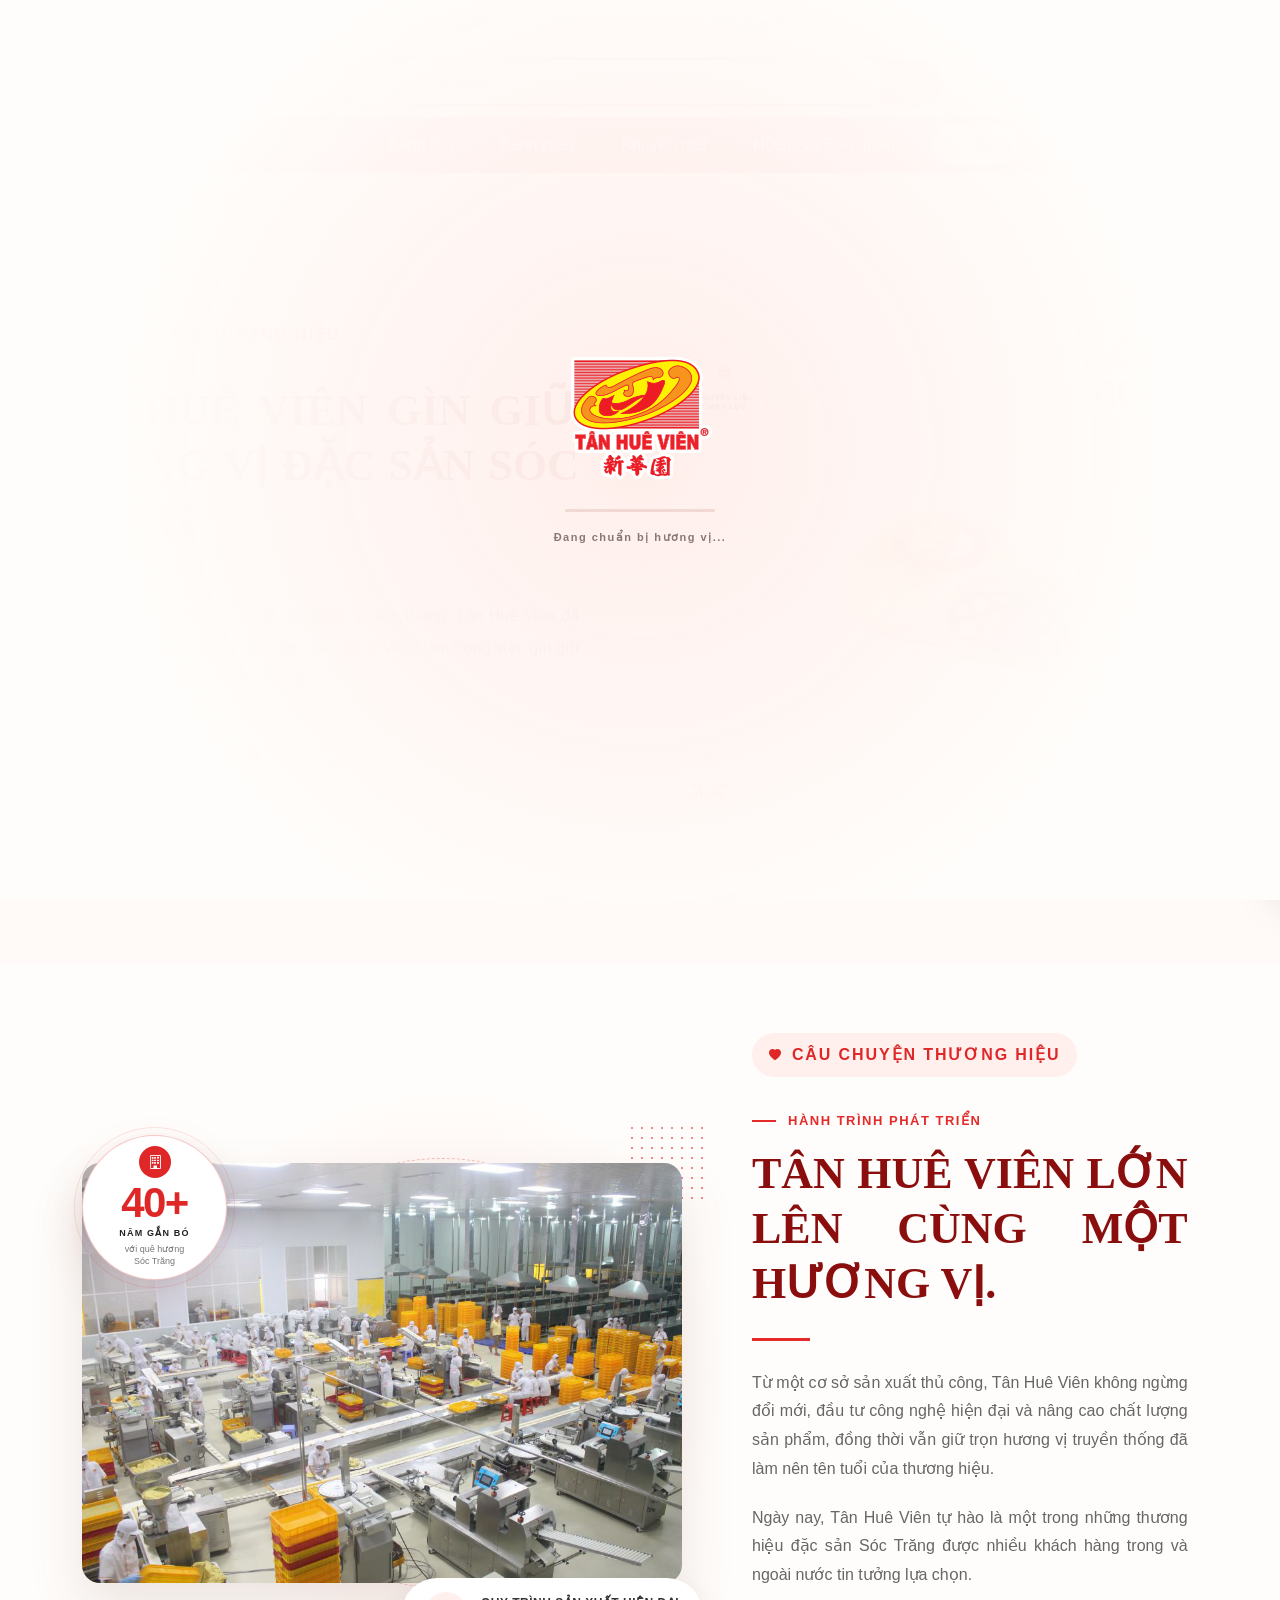
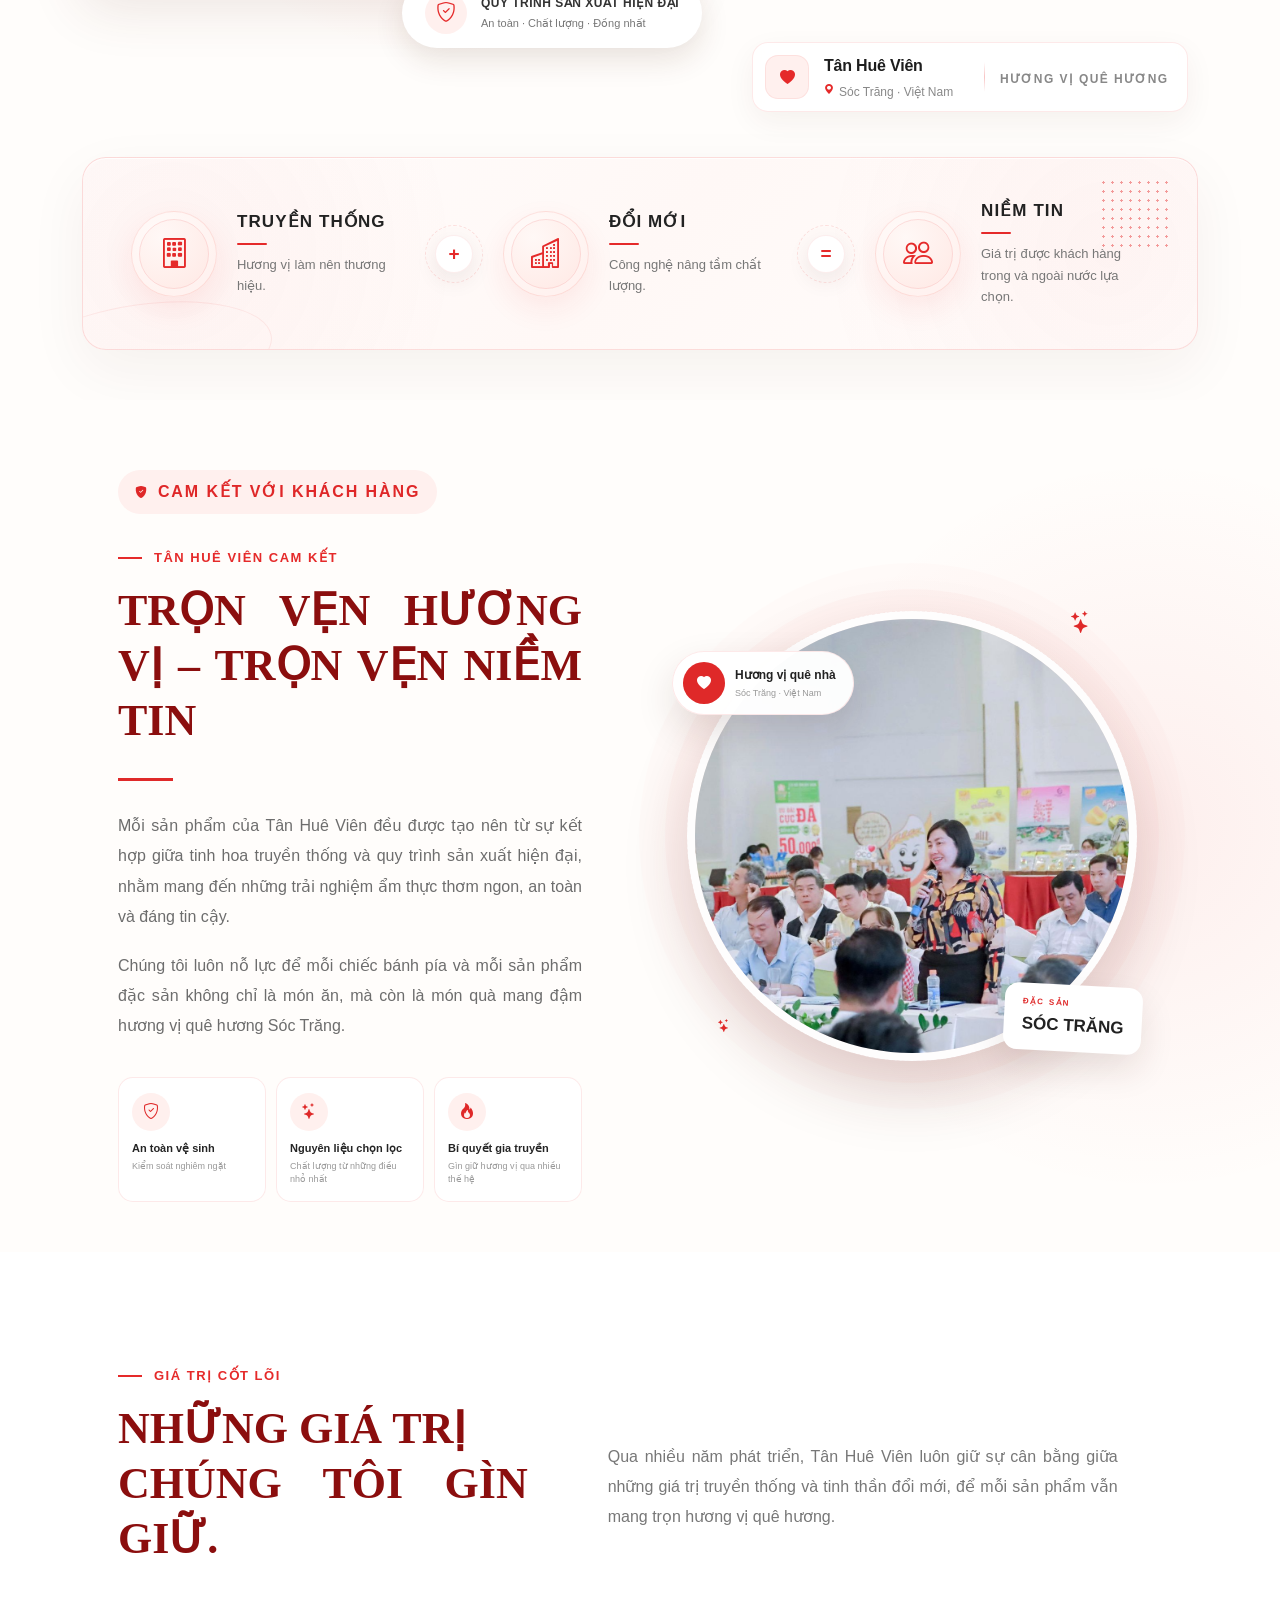
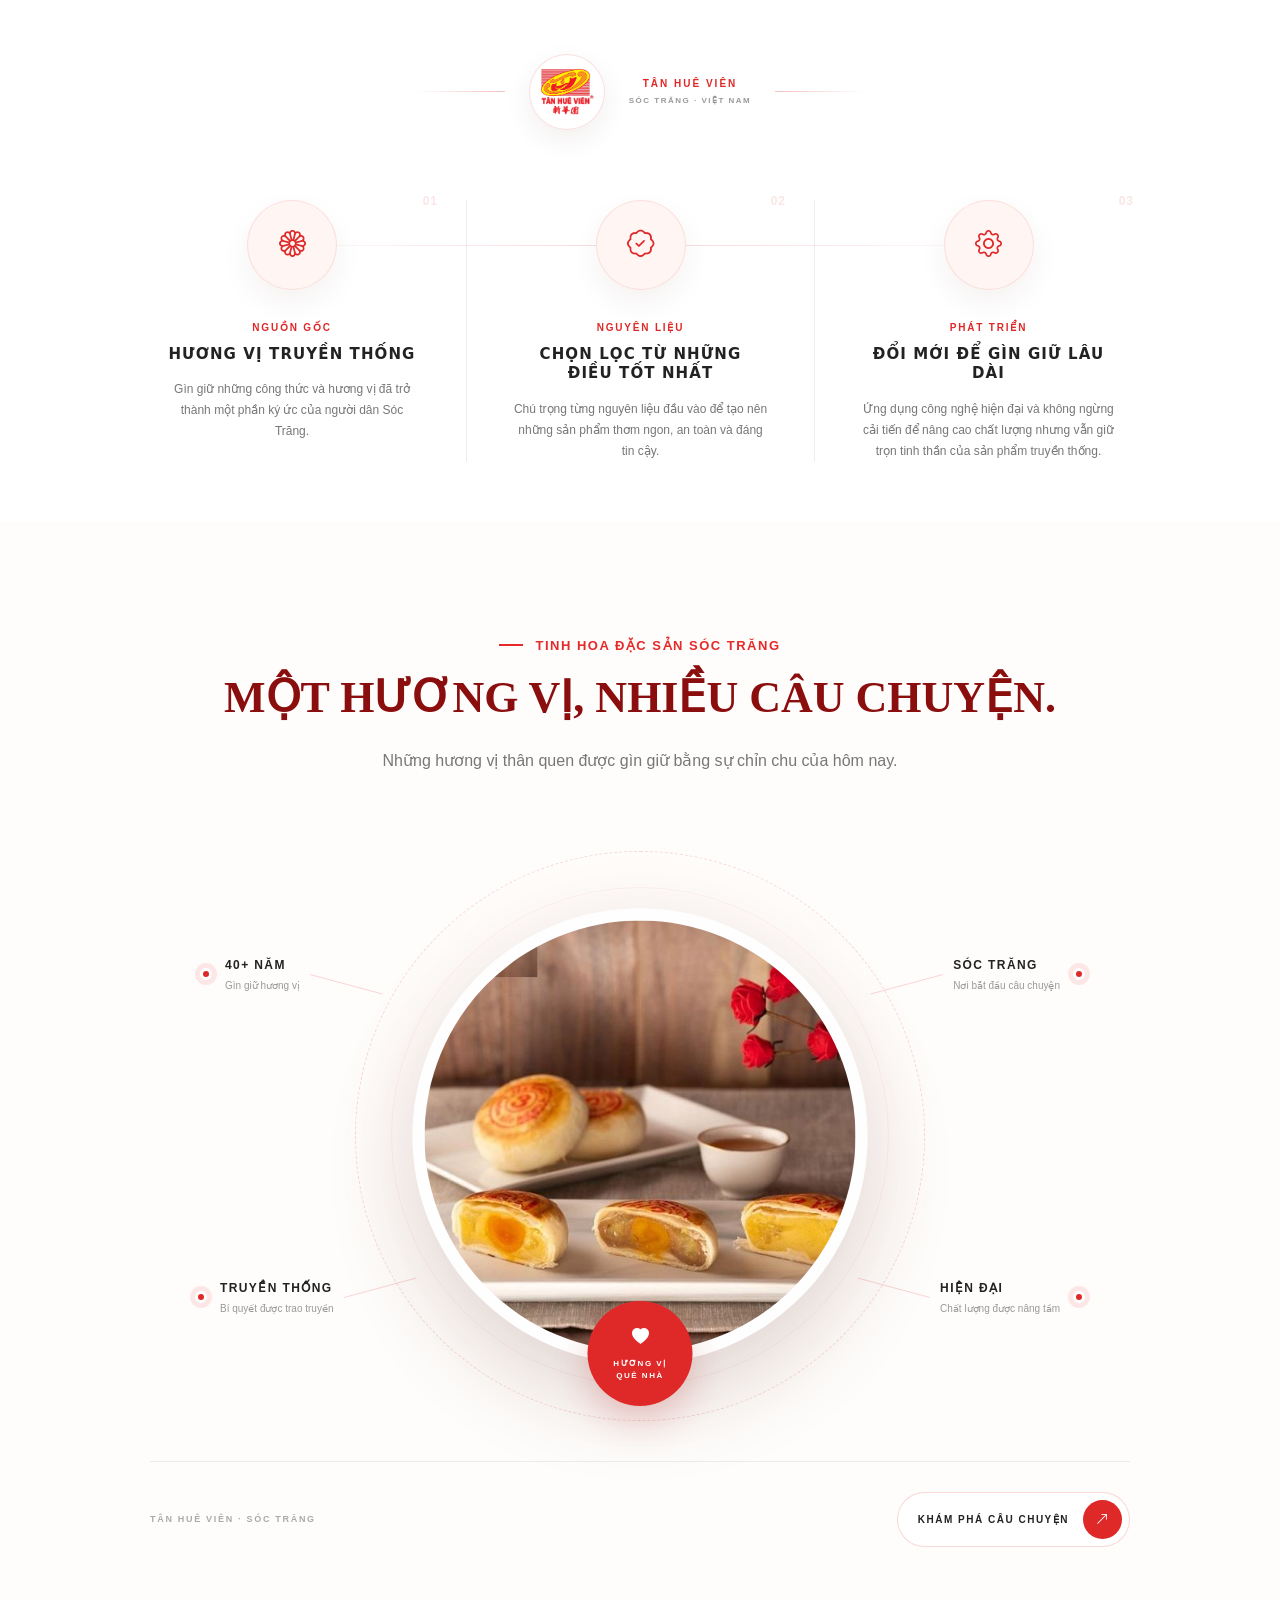
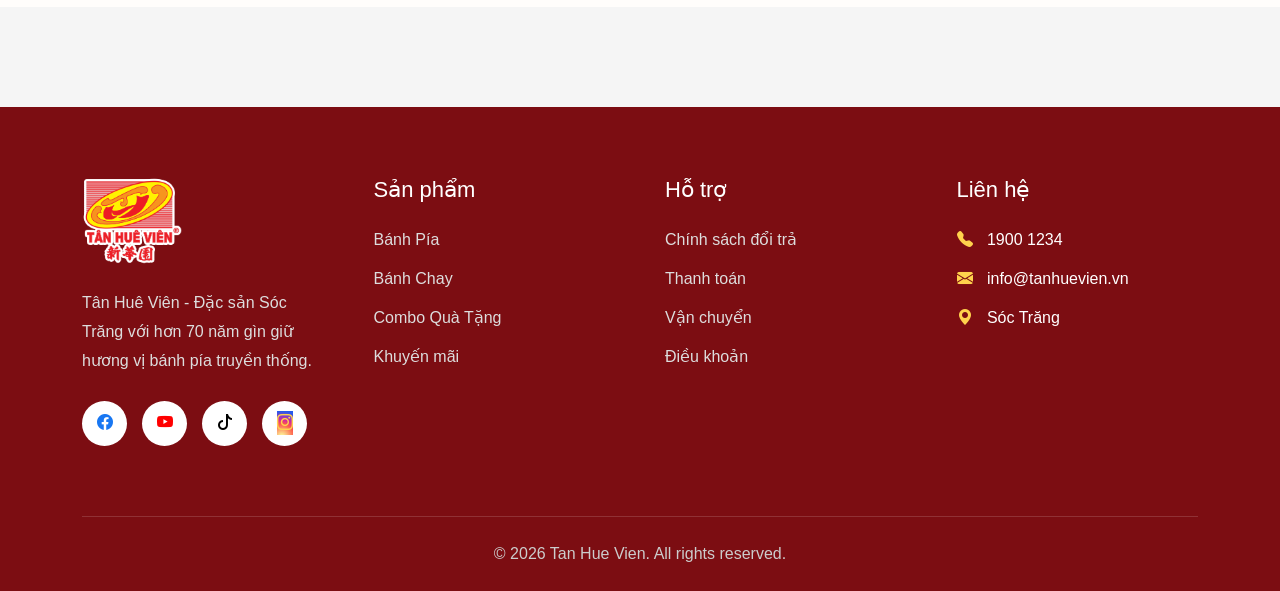
==== commit e3adfde2: "page load" ====
--- a/about-new.html
+++ b/about-new.html
@@ -18,6 +18,8 @@
     <link rel="stylesheet" href="assets/css/bootstrap-icons.css" />
 
     <!-- CSS -->
+    <link rel="stylesheet" href="assets/css/page-loader.css" />
+
     <link rel="stylesheet" href="assets/css/header.css" />
     <link rel="stylesheet" href="assets/css/footer.css" />
     <link rel="stylesheet" href="assets/css/nouislider.min.css" />
@@ -40,6 +42,21 @@
 
   <body>
     <header>
+      <!--Page load-->
+      <div id="page-loader">
+        <div class="page-loader__content">
+          <div class="page-loader__logo">
+            <img src="assets/images/logo/logo.png" alt="Tân Huê Viên" />
+          </div>
+
+          <div class="page-loader__line">
+            <span></span>
+          </div>
+
+          <p class="page-loader__text">Đang chuẩn bị hương vị...</p>
+        </div>
+      </div>
+
       <!-- Top Bar -->
 
       <!--==================== TOP HEADER ====================-->
@@ -1193,6 +1210,8 @@
       </div>
     </footer>
 
+    <script src="assets/js/page-loader.js"></script>
+
     <script src="assets/js/bootstrap.bundle.min.js"></script>
     <script src="assets/js/swiper-bundle.min.js"></script>
 
--- a/assets/css/page-loader.css
+++ b/assets/css/page-loader.css
@@ -0,0 +1,203 @@
+/* =========================================
+   GLOBAL PAGE LOADER
+========================================= */
+
+#page-loader {
+  position: fixed;
+  inset: 0;
+
+  z-index: 999999;
+
+  display: flex;
+  align-items: center;
+  justify-content: center;
+
+  background: radial-gradient(
+    circle at center,
+    rgba(255, 238, 234, 0.96),
+    #fffdfb 68%
+  );
+
+  opacity: 1;
+  visibility: visible;
+
+  transition:
+    opacity 0.6s ease,
+    visibility 0.6s ease;
+}
+
+/* LOADED */
+
+#page-loader.loaded {
+  opacity: 0;
+  visibility: hidden;
+  pointer-events: none;
+}
+
+/* =========================================
+   LOADER CONTENT
+========================================= */
+
+.page-loader__content {
+  width: 260px;
+
+  display: flex;
+  flex-direction: column;
+  align-items: center;
+
+  text-align: center;
+}
+
+/* =========================================
+   LOGO
+========================================= */
+
+.page-loader__logo {
+  width: 145px;
+
+  margin-bottom: 28px;
+
+  animation: pageLoaderLogo 1.8s ease-in-out infinite;
+}
+
+.page-loader__logo img {
+  width: 100%;
+  height: auto;
+
+  display: block;
+
+  object-fit: contain;
+}
+
+/* =========================================
+   LOADING LINE
+========================================= */
+
+.page-loader__line {
+  position: relative;
+
+  width: 150px;
+  height: 3px;
+
+  overflow: hidden;
+
+  border-radius: 999px;
+
+  background: #f1d8d3;
+}
+
+.page-loader__line span {
+  position: absolute;
+
+  top: 0;
+  left: -40%;
+
+  width: 40%;
+  height: 100%;
+
+  border-radius: inherit;
+
+  background: #df2728;
+
+  animation: pageLoaderLine 1.2s ease-in-out infinite;
+}
+
+/* =========================================
+   TEXT
+========================================= */
+
+.page-loader__text {
+  margin: 17px 0 0;
+
+  color: #8a7773;
+
+  font-size: 11px;
+  font-weight: 600;
+
+  letter-spacing: 1.5px;
+}
+
+/* =========================================
+   ANIMATION
+========================================= */
+
+@keyframes pageLoaderLogo {
+  0%,
+  100% {
+    transform: translateY(0);
+    opacity: 0.85;
+  }
+
+  50% {
+    transform: translateY(-5px);
+    opacity: 1;
+  }
+}
+
+@keyframes pageLoaderLine {
+  0% {
+    left: -40%;
+  }
+
+  100% {
+    left: 100%;
+  }
+}
+
+/* =========================================
+   WEBSITE CONTENT
+========================================= */
+
+#website-content {
+  opacity: 0;
+
+  transition: opacity 0.7s ease;
+}
+
+body.page-ready #website-content {
+  opacity: 1;
+}
+
+/* =========================================
+   RESPONSIVE
+========================================= */
+
+@media (max-width: 768px) {
+  .page-loader__content {
+    width: 220px;
+  }
+
+  .page-loader__logo {
+    width: 125px;
+    margin-bottom: 24px;
+  }
+
+  .page-loader__line {
+    width: 130px;
+  }
+
+  .page-loader__text {
+    font-size: 10px;
+    letter-spacing: 1.2px;
+  }
+}
+
+@media (max-width: 576px) {
+  .page-loader__content {
+    width: 190px;
+  }
+
+  .page-loader__logo {
+    width: 110px;
+    margin-bottom: 22px;
+  }
+
+  .page-loader__line {
+    width: 115px;
+  }
+
+  .page-loader__text {
+    font-size: 9px;
+    letter-spacing: 1px;
+  }
+}
--- a/assets/css/header.css
+++ b/assets/css/header.css
@@ -1514,3 +1514,8 @@
   cursor: default;
   pointer-events: none;
 }
+@media (max-width: 992px) {
+  .navbar .nav-link.active {
+    border-radius: none;
+  }
+}
--- a/assets/css/about-new.css
+++ b/assets/css/about-new.css
@@ -3257,7 +3257,7 @@
 
   .customer-commitment__content h2 {
     font-size: 42px;
-    letter-spacing: -2px;
+    /* letter-spacing: -2px; */
   }
 
   .customer-commitment__description {
@@ -3493,8 +3493,8 @@
 
   .customer-commitment__content h2 {
     font-size: 36px;
-    /* line-height: 1.06;
-    letter-spacing: -1.5px; */
+    /* line-height: 1.06;*/
+    letter-spacing: 0px;
   }
 
   .customer-commitment__line {
@@ -4108,7 +4108,7 @@
   .brand-values-new__header h2 {
     font-size: 40px;
 
-    letter-spacing: -2px;
+    letter-spacing: 0px;
   }
 
   .brand-value-new {
@@ -4150,7 +4150,7 @@
 
     line-height: 1.25;
 
-    letter-spacing: -1.8px;
+    /* letter-spacing: -1.8px; */
   }
 
   .brand-values-new__header p {
@@ -4218,8 +4218,8 @@
 
   .brand-values-new__header h2 {
     font-size: 36px;
-
-    letter-spacing: -1.3px;
+    /* 
+    letter-spacing: -1.3px; */
   }
 
   .brand-values-new__header p {
@@ -4333,7 +4333,7 @@
 
     line-height: 1.08;
 
-    letter-spacing: -1px;
+    /* letter-spacing: -1px; */
   }
 
   .brand-values-new__header h2 strong {
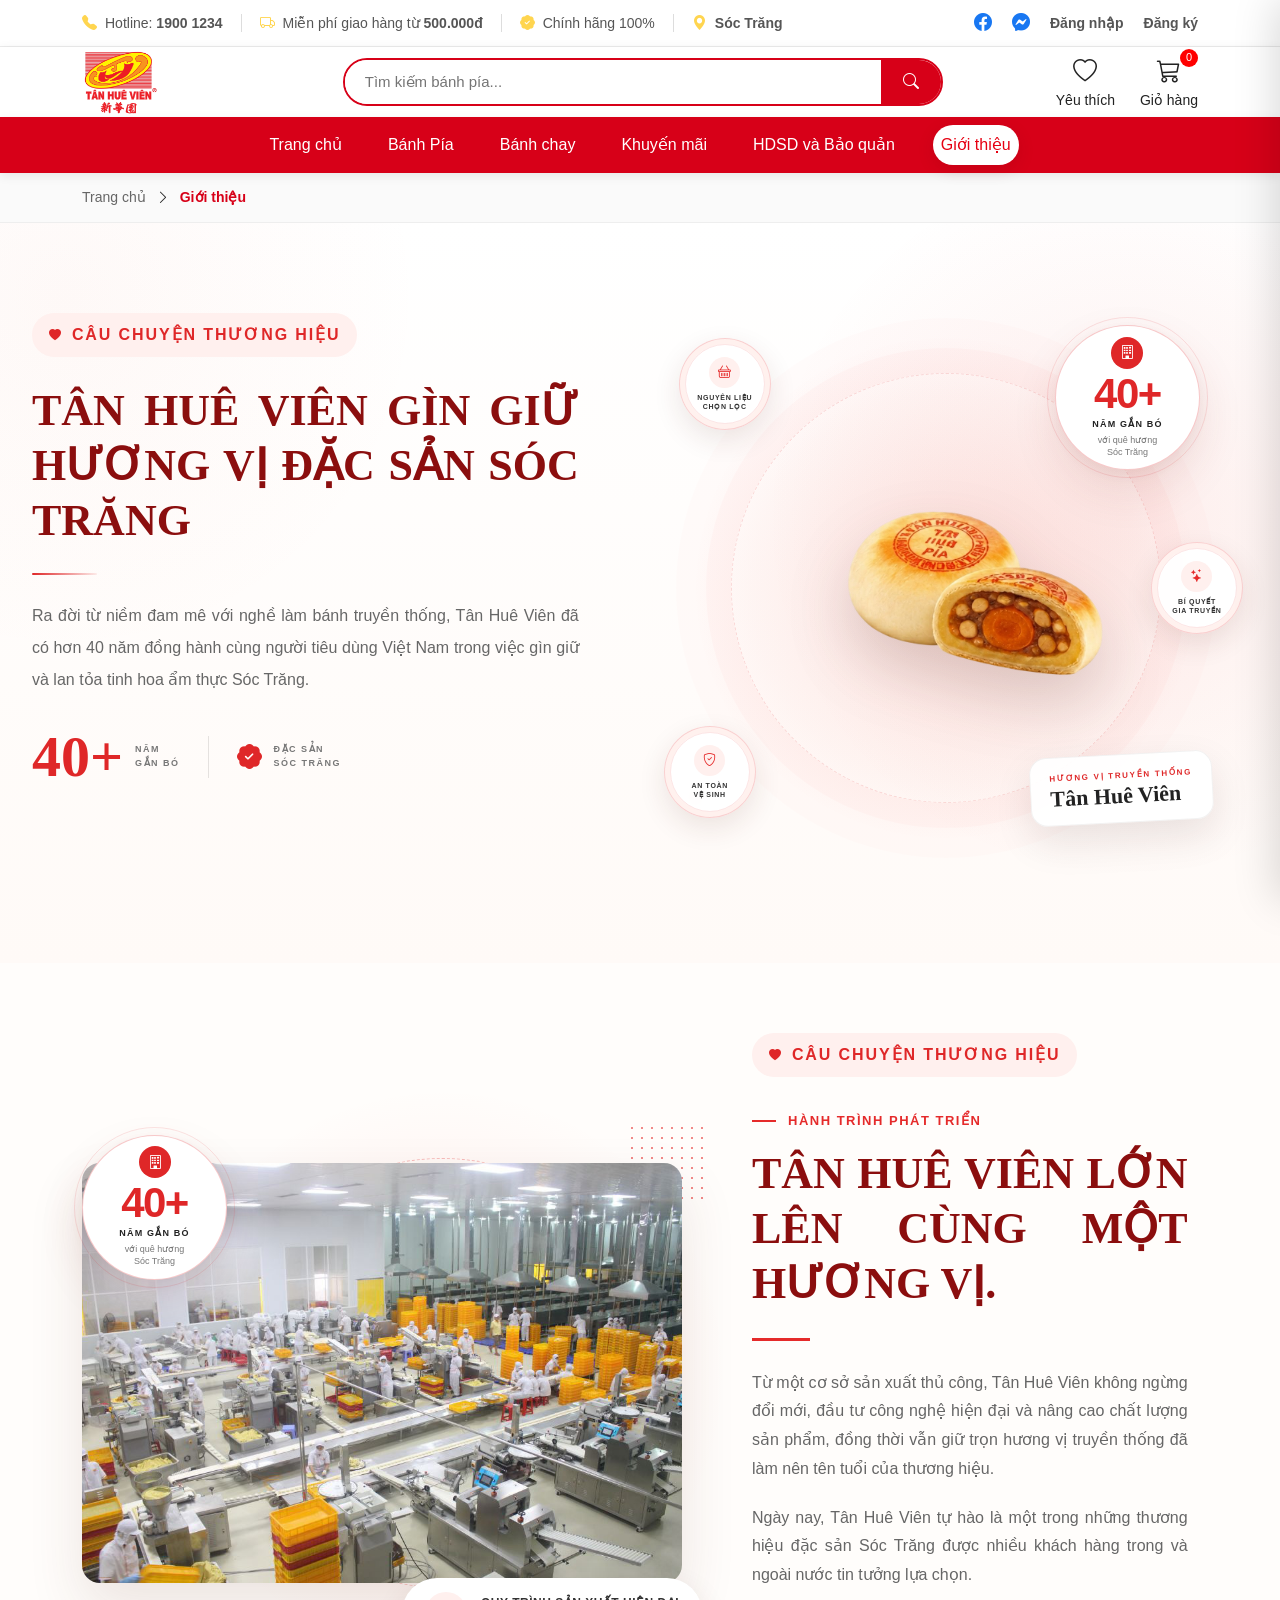
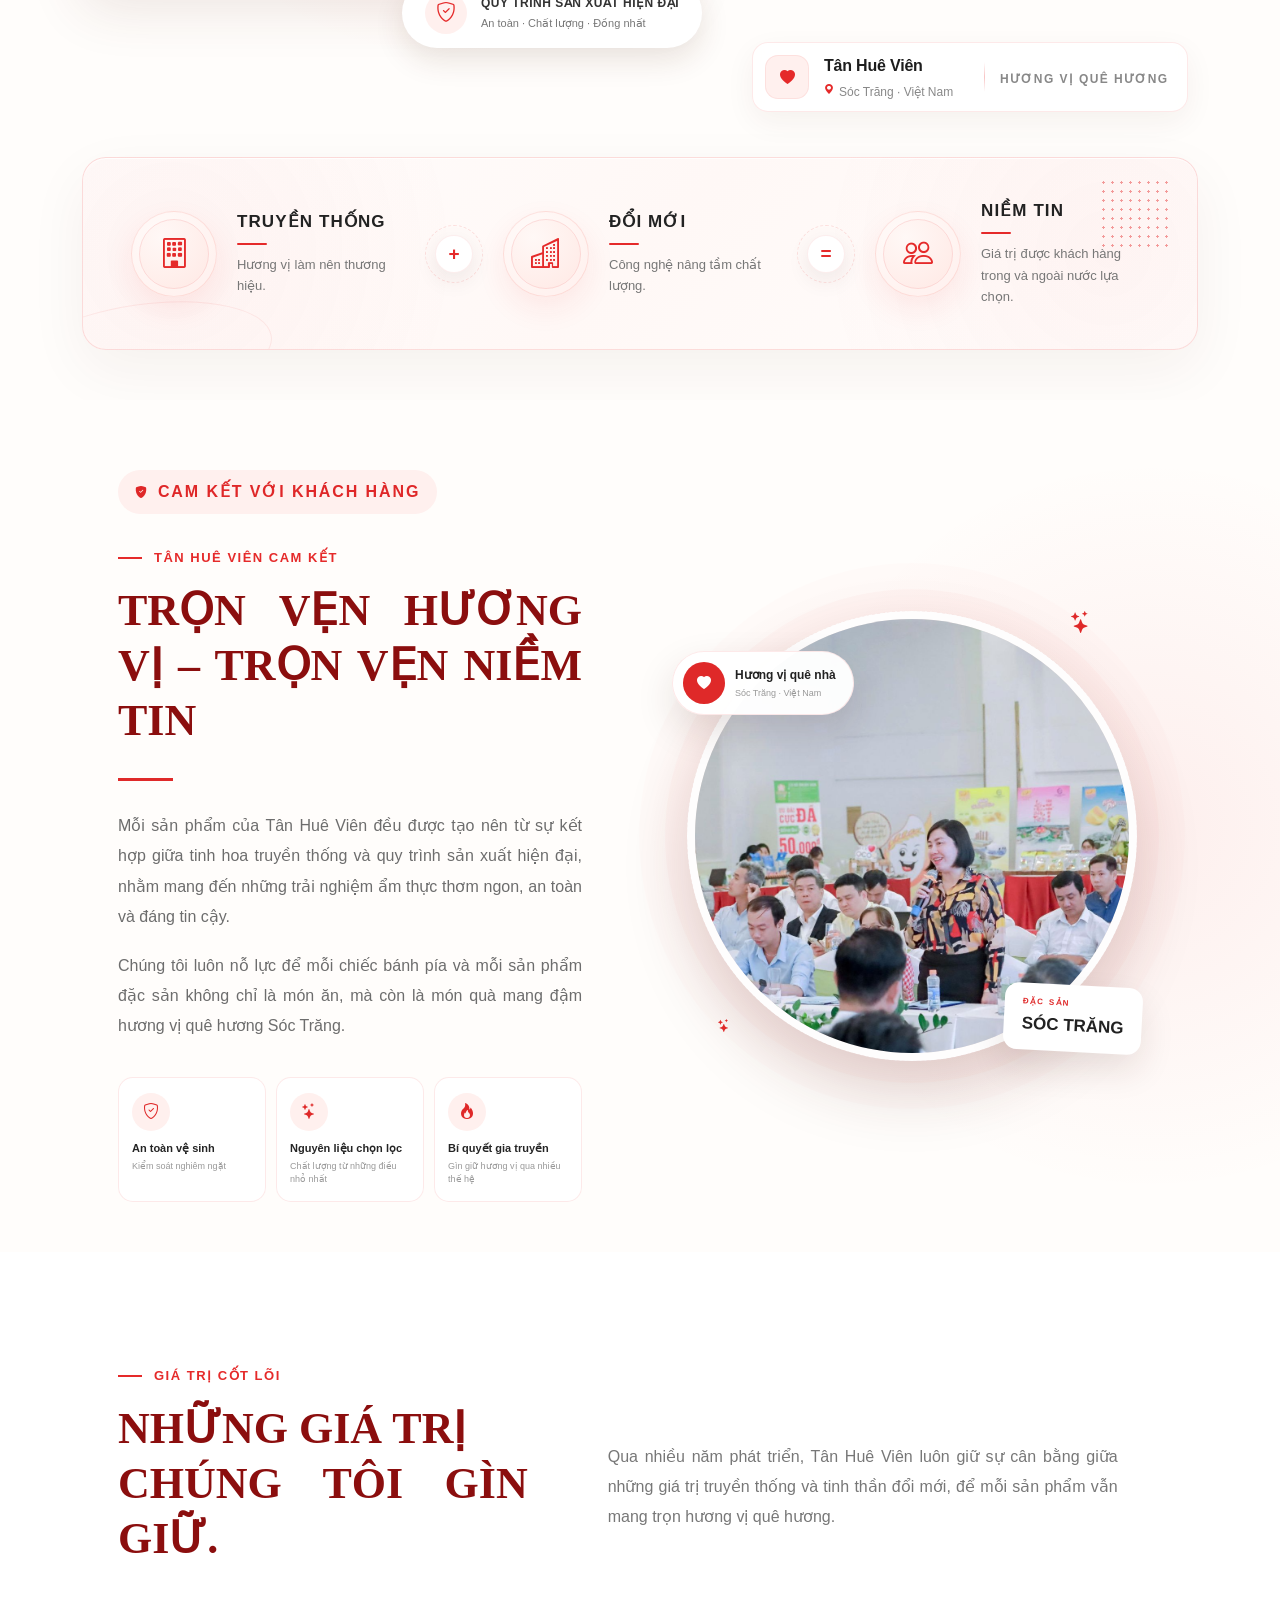
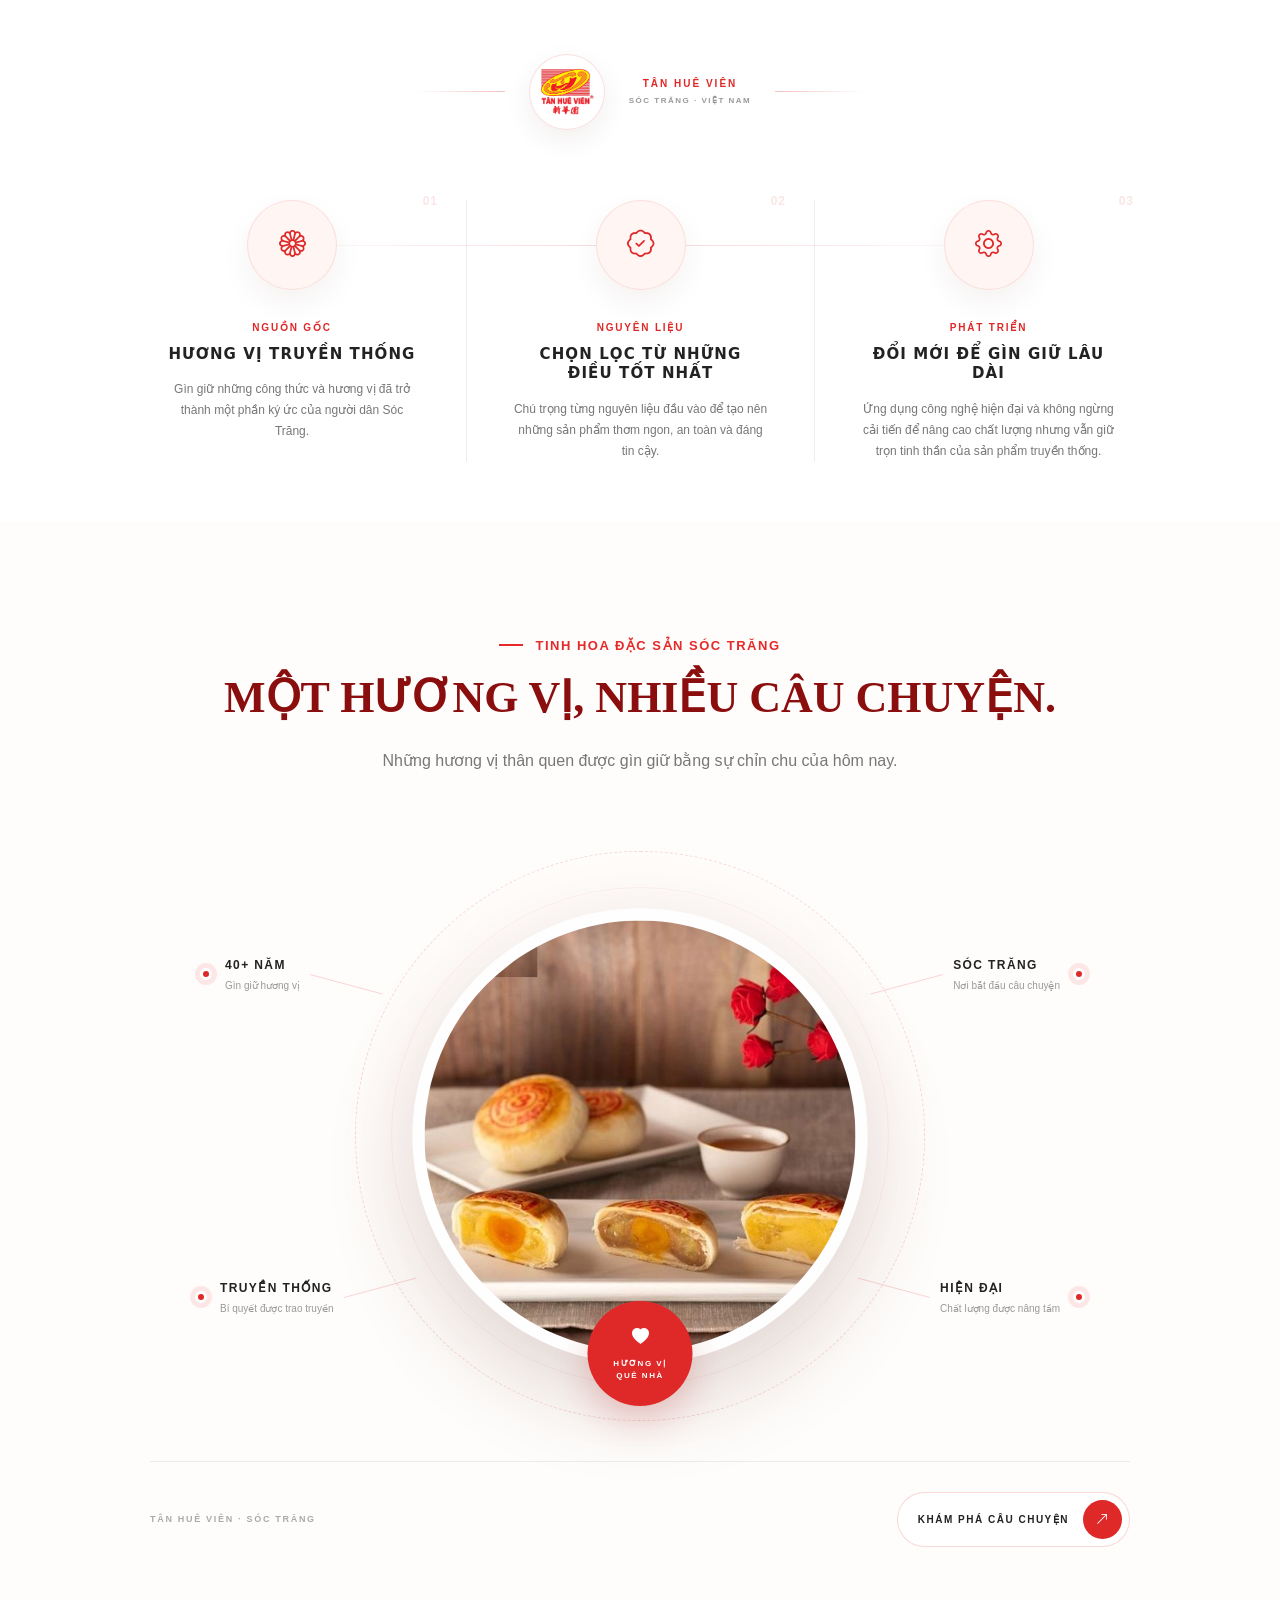
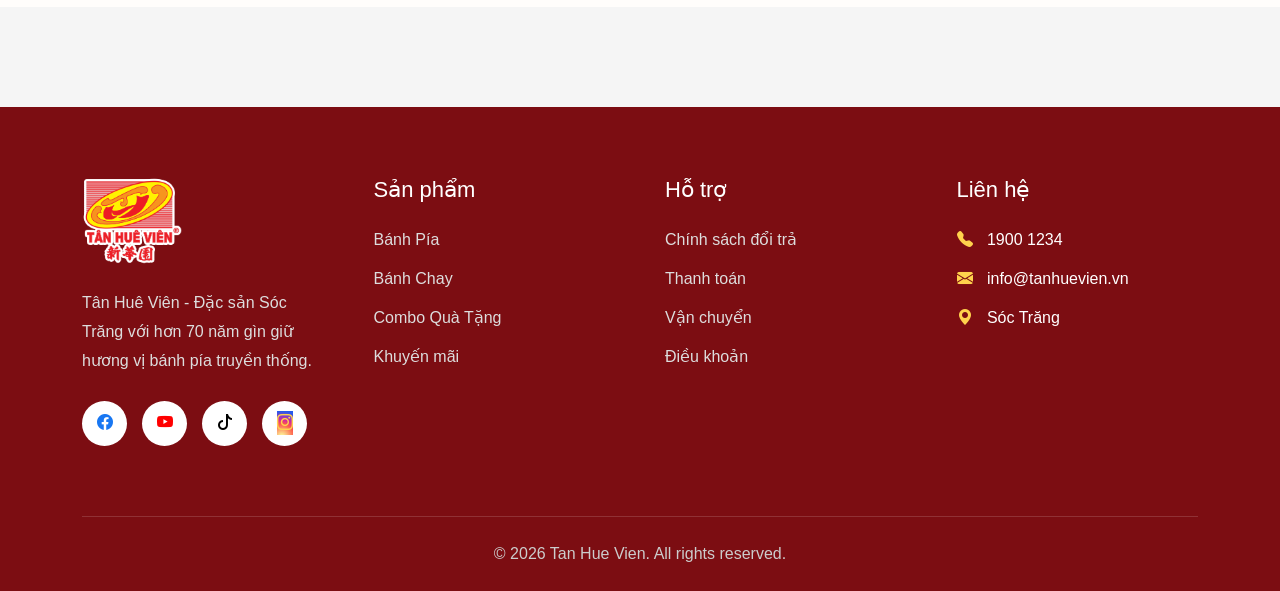
==== commit 87b8b8f7: "add images" ====
--- a/about-new.html
+++ b/about-new.html
@@ -41,344 +41,347 @@
   </head>
 
   <body>
-    <header>
-      <!--Page load-->
-      <div id="page-loader">
-        <div class="page-loader__content">
-          <div class="page-loader__logo">
-            <img src="assets/images/logo/logo.png" alt="Tân Huê Viên" />
-          </div>
-
-          <div class="page-loader__line">
-            <span></span>
-          </div>
-
-          <p class="page-loader__text">Đang chuẩn bị hương vị...</p>
+    <!--Page load-->
+    <div id="page-loader">
+      <div class="page-loader__content">
+        <div class="page-loader__logo">
+          <img src="assets/images/logo/logo.png" alt="Tân Huê Viên" />
         </div>
+
+        <div class="page-loader__line">
+          <span></span>
+        </div>
+
+        <p class="page-loader__text">Đang chuẩn bị hương vị...</p>
       </div>
-
-      <!-- Top Bar -->
-
-      <!--==================== TOP HEADER ====================-->
-
-      <div class="top-bar">
-        <div class="container">
-          <div class="top-left">
-            <div class="top-item">
-              <i class="bi bi-telephone-fill"></i>
-              <span>Hotline: <strong>1900 1234</strong></span>
-            </div>
-
-            <div class="divider"></div>
-
-            <div class="top-item">
-              <i class="bi bi-truck"></i>
-              <span>Miễn phí giao hàng từ <strong>500.000đ</strong></span>
-            </div>
-
-            <div class="divider"></div>
-
-            <div class="top-item">
-              <i class="bi bi-patch-check-fill"></i>
-              <span>Chính hãng 100%</span>
-            </div>
-
-            <div class="divider"></div>
-
-            <div class="top-item">
-              <i class="bi bi-geo-alt-fill"></i>
-              <strong><span>Sóc Trăng</span></strong>
-            </div>
-          </div>
-
-          <div class="top-right">
-            <a href="#">
-              <i class="bi bi-facebook facebook"></i>
+    </div>
+
+    <div id="website-content">
+      <header>
+        <!-- Top Bar -->
+
+        <!--==================== TOP HEADER ====================-->
+
+        <div class="top-bar">
+          <div class="container">
+            <div class="top-left">
+              <div class="top-item">
+                <i class="bi bi-telephone-fill"></i>
+                <span>Hotline: <strong>1900 1234</strong></span>
+              </div>
+
+              <div class="divider"></div>
+
+              <div class="top-item">
+                <i class="bi bi-truck"></i>
+                <span>Miễn phí giao hàng từ <strong>500.000đ</strong></span>
+              </div>
+
+              <div class="divider"></div>
+
+              <div class="top-item">
+                <i class="bi bi-patch-check-fill"></i>
+                <span>Chính hãng 100%</span>
+              </div>
+
+              <div class="divider"></div>
+
+              <div class="top-item">
+                <i class="bi bi-geo-alt-fill"></i>
+                <strong><span>Sóc Trăng</span></strong>
+              </div>
+            </div>
+
+            <div class="top-right">
+              <a href="#">
+                <i class="bi bi-facebook facebook"></i>
+              </a>
+
+              <a href="#">
+                <i class="bi bi-messenger facebook"></i>
+              </a>
+
+              <a href="#" id="openLogin">
+                <strong>Đăng nhập</strong>
+              </a>
+
+              <a href="#" id="openRegister">
+                <strong>Đăng ký</strong>
+              </a>
+            </div>
+          </div>
+        </div>
+
+        <!-- Main Header -->
+
+        <div class="main-header">
+          <div class="container">
+            <a href="#" class="logo">
+              <img src="assets/images/logo/logo.png" />
             </a>
 
-            <a href="#">
-              <i class="bi bi-messenger facebook"></i>
-            </a>
-
-            <a href="#" id="openLogin">
-              <strong>Đăng nhập</strong>
-            </a>
-
-            <a href="#" id="openRegister">
-              <strong>Đăng ký</strong>
-            </a>
+            <div class="search-box">
+              <input type="text" placeholder="Tìm kiếm bánh pía..." />
+
+              <button>
+                <i class="bi bi-search"></i>
+              </button>
+            </div>
+
+            <!-- Mobile -->
+            <div class="mobile-auth">
+              <a href="#" id="openLoginMobile">Đăng nhập</a>
+
+              <span>|</span>
+
+              <a href="#" id="openRegisterMobile">Đăng ký</a>
+            </div>
+
+            <div class="header-action">
+              <a href="#" class="action-item">
+                <i class="bi bi-heart"></i>
+
+                <small>Yêu thích</small>
+              </a>
+
+              <button class="action-item cart-action">
+                <i class="bi bi-cart3"></i>
+
+                <span class="action-badge">0</span>
+
+                <small>Giỏ hàng</small>
+              </button>
+            </div>
           </div>
         </div>
-      </div>
-
-      <!-- Main Header -->
-
-      <div class="main-header">
-        <div class="container">
-          <a href="#" class="logo">
-            <img src="assets/images/logo/logo.png" />
-          </a>
-
-          <div class="search-box">
-            <input type="text" placeholder="Tìm kiếm bánh pía..." />
-
-            <button>
-              <i class="bi bi-search"></i>
+
+        <!-- Navbar -->
+
+        <nav class="navbar navbar-expand-lg navbar-custom">
+          <div class="container">
+            <button
+              class="navbar-toggler"
+              data-bs-toggle="collapse"
+              data-bs-target="#menu"
+            >
+              <i class="bi bi-list text-white fs-3"></i>
             </button>
-          </div>
-
-          <!-- Mobile -->
-          <div class="mobile-auth">
-            <a href="#" id="openLoginMobile">Đăng nhập</a>
-
-            <span>|</span>
-
-            <a href="#" id="openRegisterMobile">Đăng ký</a>
-          </div>
-
-          <div class="header-action">
-            <a href="#" class="action-item">
-              <i class="bi bi-heart"></i>
-
-              <small>Yêu thích</small>
-            </a>
-
-            <button class="action-item cart-action">
-              <i class="bi bi-cart3"></i>
-
-              <span class="action-badge">0</span>
-
-              <small>Giỏ hàng</small>
+
+            <div class="collapse navbar-collapse" id="menu">
+              <ul class="navbar-nav mx-auto">
+                <li class="nav-item">
+                  <a class="nav-link" href="index.html">Trang chủ</a>
+                </li>
+
+                <li class="nav-item">
+                  <a class="nav-link" href="shop.html">Bánh Pía</a>
+                </li>
+
+                <li class="nav-item">
+                  <a class="nav-link" href="shop-vegan.html">Bánh chay</a>
+                </li>
+
+                <li class="nav-item active">
+                  <a class="nav-link" href="promotion.html">Khuyến mãi</a>
+                </li>
+
+                <li class="nav-item">
+                  <a class="nav-link" href="instructions.html"
+                    >HDSD và Bảo quản</a
+                  >
+                </li>
+
+                <li class="nav-item">
+                  <a class="nav-link active" href="about-new.html"
+                    >Giới thiệu</a
+                  >
+                </li>
+              </ul>
+            </div>
+          </div>
+        </nav>
+
+        <!-- MODAL LOGIN-->
+
+        <div class="login-modal-overlay" id="loginModal">
+          <div class="login-modal">
+            <!-- Close -->
+
+            <button class="login-close" id="closeLogin">
+              <i class="bi bi-x-lg"></i>
             </button>
+
+            <!-- LOGIN PANEL -->
+
+            <div class="auth-panel active" id="loginPanel">
+              <div class="login-header">
+                <img src="assets/images/logo/logo.png" />
+
+                <h2>Đăng nhập</h2>
+
+                <p>Chào mừng bạn quay trở lại.</p>
+              </div>
+
+              <form class="login-form">
+                <div class="login-group">
+                  <label>Email</label>
+
+                  <div class="login-input">
+                    <i class="bi bi-envelope"></i>
+
+                    <input type="email" placeholder="Nhập email" />
+                  </div>
+                </div>
+
+                <div class="login-group">
+                  <label>Mật khẩu</label>
+
+                  <div class="login-input">
+                    <i class="bi bi-lock"></i>
+
+                    <input
+                      id="loginPassword"
+                      type="password"
+                      placeholder="Nhập mật khẩu"
+                    />
+
+                    <button type="button" class="toggle-password">
+                      <i class="bi bi-eye"></i>
+                    </button>
+                  </div>
+                </div>
+
+                <div class="login-option">
+                  <label>
+                    <input type="checkbox" />
+
+                    Ghi nhớ đăng nhập
+                  </label>
+
+                  <a href="#" id="forgotBtn"> Quên mật khẩu? </a>
+                </div>
+
+                <button class="login-btn">Đăng nhập</button>
+              </form>
+
+              <div class="login-divider">
+                <span>Hoặc</span>
+              </div>
+
+              <div class="login-social">
+                <button>
+                  <i class="bi bi-google"></i>
+
+                  Google
+                </button>
+
+                <button>
+                  <i class="bi bi-facebook"></i>
+
+                  Facebook
+                </button>
+              </div>
+
+              <div class="login-footer">
+                Chưa có tài khoản?
+
+                <a href="#" id="registerBtn"> Đăng ký ngay </a>
+              </div>
+            </div>
+
+            <!-- REGISTER PANEL -->
+
+            <div class="auth-panel" id="registerPanel">
+              <div class="login-header">
+                <img src="assets/images/logo/logo.png" />
+
+                <h2 style="margin-top: -6%">Đăng ký</h2>
+
+                <p>Tạo tài khoản để mua sắm nhanh hơn.</p>
+              </div>
+
+              <form class="register-form">
+                <div class="register-grid">
+                  <div class="register-group">
+                    <label>Họ và tên</label>
+
+                    <div class="register-input">
+                      <i class="bi bi-person"></i>
+                      <input type="text" />
+                    </div>
+                  </div>
+
+                  <div class="register-group">
+                    <label>Email</label>
+
+                    <div class="register-input">
+                      <i class="bi bi-envelope"></i>
+                      <input type="email" />
+                    </div>
+                  </div>
+
+                  <div class="register-group">
+                    <label>Số điện thoại</label>
+
+                    <div class="register-input">
+                      <i class="bi bi-telephone"></i>
+                      <input type="text" />
+                    </div>
+                  </div>
+
+                  <div class="register-group">
+                    <label>Mật khẩu</label>
+
+                    <div class="register-input">
+                      <i class="bi bi-lock"></i>
+                      <input type="password" />
+                    </div>
+                  </div>
+
+                  <div class="register-group register-full">
+                    <label>Xác nhận mật khẩu</label>
+
+                    <div class="register-input">
+                      <i class="bi bi-lock-fill"></i>
+                      <input type="password" />
+                    </div>
+                  </div>
+                </div>
+
+                <!-- LAW-->
+                <div class="register-agree">
+                  <label>
+                    <input type="checkbox" id="agreeTerms" />
+
+                    Tôi đồng ý với
+                    <a href="#">Điều khoản sử dụng</a>
+                    và
+                    <a href="#">Chính sách bảo mật</a>.
+                  </label>
+                </div>
+
+                <!-- Nút đăng ký -->
+                <button type="submit" class="register-btn">
+                  <i class="bi bi-person-plus"></i>
+                  Đăng ký
+                </button>
+              </form>
+
+              <div class="login-footer">
+                Đã có tài khoản?
+
+                <a href="#" id="loginBtnBack"> Đăng nhập </a>
+              </div>
+            </div>
           </div>
         </div>
-      </div>
-
-      <!-- Navbar -->
-
-      <nav class="navbar navbar-expand-lg navbar-custom">
-        <div class="container">
-          <button
-            class="navbar-toggler"
-            data-bs-toggle="collapse"
-            data-bs-target="#menu"
-          >
-            <i class="bi bi-list text-white fs-3"></i>
-          </button>
-
-          <div class="collapse navbar-collapse" id="menu">
-            <ul class="navbar-nav mx-auto">
-              <li class="nav-item">
-                <a class="nav-link" href="index.html">Trang chủ</a>
-              </li>
-
-              <li class="nav-item">
-                <a class="nav-link" href="shop.html">Bánh Pía</a>
-              </li>
-
-              <li class="nav-item">
-                <a class="nav-link" href="shop-vegan.html">Bánh chay</a>
-              </li>
-
-              <li class="nav-item active">
-                <a class="nav-link" href="promotion.html">Khuyến mãi</a>
-              </li>
-
-              <li class="nav-item">
-                <a class="nav-link" href="instructions.html"
-                  >HDSD và Bảo quản</a
-                >
-              </li>
-
-              <li class="nav-item">
-                <a class="nav-link active" href="about-new.html">Giới thiệu</a>
-              </li>
-            </ul>
-          </div>
-        </div>
-      </nav>
-
-      <!-- MODAL LOGIN-->
-
-      <div class="login-modal-overlay" id="loginModal">
-        <div class="login-modal">
-          <!-- Close -->
-
-          <button class="login-close" id="closeLogin">
-            <i class="bi bi-x-lg"></i>
-          </button>
-
-          <!-- LOGIN PANEL -->
-
-          <div class="auth-panel active" id="loginPanel">
-            <div class="login-header">
-              <img src="assets/images/logo/logo.png" />
-
-              <h2>Đăng nhập</h2>
-
-              <p>Chào mừng bạn quay trở lại.</p>
-            </div>
-
-            <form class="login-form">
-              <div class="login-group">
-                <label>Email</label>
-
-                <div class="login-input">
-                  <i class="bi bi-envelope"></i>
-
-                  <input type="email" placeholder="Nhập email" />
-                </div>
-              </div>
-
-              <div class="login-group">
-                <label>Mật khẩu</label>
-
-                <div class="login-input">
-                  <i class="bi bi-lock"></i>
-
-                  <input
-                    id="loginPassword"
-                    type="password"
-                    placeholder="Nhập mật khẩu"
-                  />
-
-                  <button type="button" class="toggle-password">
-                    <i class="bi bi-eye"></i>
-                  </button>
-                </div>
-              </div>
-
-              <div class="login-option">
-                <label>
-                  <input type="checkbox" />
-
-                  Ghi nhớ đăng nhập
-                </label>
-
-                <a href="#" id="forgotBtn"> Quên mật khẩu? </a>
-              </div>
-
-              <button class="login-btn">Đăng nhập</button>
-            </form>
-
-            <div class="login-divider">
-              <span>Hoặc</span>
-            </div>
-
-            <div class="login-social">
-              <button>
-                <i class="bi bi-google"></i>
-
-                Google
-              </button>
-
-              <button>
-                <i class="bi bi-facebook"></i>
-
-                Facebook
-              </button>
-            </div>
-
-            <div class="login-footer">
-              Chưa có tài khoản?
-
-              <a href="#" id="registerBtn"> Đăng ký ngay </a>
-            </div>
-          </div>
-
-          <!-- REGISTER PANEL -->
-
-          <div class="auth-panel" id="registerPanel">
-            <div class="login-header">
-              <img src="assets/images/logo/logo.png" />
-
-              <h2 style="margin-top: -6%">Đăng ký</h2>
-
-              <p>Tạo tài khoản để mua sắm nhanh hơn.</p>
-            </div>
-
-            <form class="register-form">
-              <div class="register-grid">
-                <div class="register-group">
-                  <label>Họ và tên</label>
-
-                  <div class="register-input">
-                    <i class="bi bi-person"></i>
-                    <input type="text" />
-                  </div>
-                </div>
-
-                <div class="register-group">
-                  <label>Email</label>
-
-                  <div class="register-input">
-                    <i class="bi bi-envelope"></i>
-                    <input type="email" />
-                  </div>
-                </div>
-
-                <div class="register-group">
-                  <label>Số điện thoại</label>
-
-                  <div class="register-input">
-                    <i class="bi bi-telephone"></i>
-                    <input type="text" />
-                  </div>
-                </div>
-
-                <div class="register-group">
-                  <label>Mật khẩu</label>
-
-                  <div class="register-input">
-                    <i class="bi bi-lock"></i>
-                    <input type="password" />
-                  </div>
-                </div>
-
-                <div class="register-group register-full">
-                  <label>Xác nhận mật khẩu</label>
-
-                  <div class="register-input">
-                    <i class="bi bi-lock-fill"></i>
-                    <input type="password" />
-                  </div>
-                </div>
-              </div>
-
-              <!-- LAW-->
-              <div class="register-agree">
-                <label>
-                  <input type="checkbox" id="agreeTerms" />
-
-                  Tôi đồng ý với
-                  <a href="#">Điều khoản sử dụng</a>
-                  và
-                  <a href="#">Chính sách bảo mật</a>.
-                </label>
-              </div>
-
-              <!-- Nút đăng ký -->
-              <button type="submit" class="register-btn">
-                <i class="bi bi-person-plus"></i>
-                Đăng ký
-              </button>
-            </form>
-
-            <div class="login-footer">
-              Đã có tài khoản?
-
-              <a href="#" id="loginBtnBack"> Đăng nhập </a>
-            </div>
-          </div>
-        </div>
-      </div>
-
-      <!-- CART DRAWER-->
-
-      <div class="cart-overlay"></div>
-
-      <aside class="cart-drawer">
-        <!-- <div class="cart-header">
+
+        <!-- CART DRAWER-->
+
+        <div class="cart-overlay"></div>
+
+        <aside class="cart-drawer">
+          <!-- <div class="cart-header">
           <h2>
             <i class="bi bi-cart3"></i>
 
@@ -389,7 +392,7 @@
             <i class="bi bi-x-lg"></i>
           </button>
         </div> -->
-        <!-- <div class="cart-header">
+          <!-- <div class="cart-header">
           <div class="cart-header-left">
             <div class="cart-icon">
               <i class="bi bi-cart3"></i>
@@ -406,28 +409,28 @@
             <i class="bi bi-x-lg"></i>
           </button>
         </div> -->
-        <div class="cart-header">
-          <div class="cart-header-left">
-            <div class="cart-icon">
-              <i class="bi bi-cart3"></i>
-            </div>
-
-            <div>
-              <h2>Giỏ hàng</h2>
-
-              <p class="cart-count"><span id="cartCount">0</span> sản phẩm</p>
-            </div>
-          </div>
-
-          <button class="close-cart">
-            <i class="bi bi-x-lg"></i>
-          </button>
-        </div>
-
-        <!--Cart body-->
-        <div class="cart-body">
-          <!-- Item 1 -->
-          <!-- <div class="cart-item">
+          <div class="cart-header">
+            <div class="cart-header-left">
+              <div class="cart-icon">
+                <i class="bi bi-cart3"></i>
+              </div>
+
+              <div>
+                <h2>Giỏ hàng</h2>
+
+                <p class="cart-count"><span id="cartCount">0</span> sản phẩm</p>
+              </div>
+            </div>
+
+            <button class="close-cart">
+              <i class="bi bi-x-lg"></i>
+            </button>
+          </div>
+
+          <!--Cart body-->
+          <div class="cart-body">
+            <!-- Item 1 -->
+            <!-- <div class="cart-item">
             <div class="cart-image">
               <img src="assets/images/products/pia1.png" alt="" />
             </div>
@@ -456,197 +459,197 @@
               <i class="bi bi-trash3"></i>
             </button>
           </div> -->
-        </div>
-        <!--Cart footer-->
-
-        <div class="cart-footer">
-          <div class="cart-summary">
-            <div class="summary-row">
-              <span>Tạm tính</span>
-
-              <strong id="cartSubtotal"> 180.000đ </strong>
-            </div>
-
-            <!-- <div class="summary-row">
+          </div>
+          <!--Cart footer-->
+
+          <div class="cart-footer">
+            <div class="cart-summary">
+              <div class="summary-row">
+                <span>Tạm tính</span>
+
+                <strong id="cartSubtotal"> 180.000đ </strong>
+              </div>
+
+              <!-- <div class="summary-row">
               <span>Phí vận chuyển</span>
 
               <span class="free-ship"> Miễn phí </span>
             </div> -->
-            <div class="shipping-progress">
-              <div class="shipping-text">
-                <i class="bi bi-truck"></i>
-
-                <span id="shippingMessage">
-                  Mua thêm 300.000đ để được miễn phí vận chuyển
+              <div class="shipping-progress">
+                <div class="shipping-text">
+                  <i class="bi bi-truck"></i>
+
+                  <span id="shippingMessage">
+                    Mua thêm 300.000đ để được miễn phí vận chuyển
+                  </span>
+                </div>
+
+                <div class="shipping-bar">
+                  <div class="shipping-fill" id="shippingFill"></div>
+                </div>
+              </div>
+
+              <div class="summary-divider"></div>
+
+              <div class="summary-row total">
+                <span>Tổng cộng</span>
+
+                <strong id="cartTotal"> 180.000đ </strong>
+              </div>
+            </div>
+
+            <div class="cart-actions">
+              <button class="checkout-btn">Thanh toán</button>
+            </div>
+          </div>
+        </aside>
+
+        <!--Toast-->
+
+        <div id="toastContainer" class="toast-container"></div>
+      </header>
+
+      <section class="shop-breadcrumb">
+        <div class="container">
+          <a href="index.html">Trang chủ</a>
+
+          <i class="bi bi-chevron-right"></i>
+
+          <span>Giới thiệu</span>
+        </div>
+      </section>
+
+      <section class="about-intro" id="about-intro">
+        <div class="about-intro__container">
+          <!-- LEFT: CONTENT -->
+          <div class="about-intro__content">
+            <div class="about-intro__label">
+              <i class="bi bi-heart-fill"></i>
+              <span>CÂU CHUYỆN THƯƠNG HIỆU</span>
+            </div>
+
+            <h1>Tân Huê Viên Gìn giữ hương vị đặc sản Sóc Trăng</h1>
+
+            <div class="about-intro__line"></div>
+
+            <p class="about-intro__lead">
+              Ra đời từ niềm đam mê với nghề làm bánh truyền thống, Tân Huê Viên
+              đã có hơn 40 năm đồng hành cùng người tiêu dùng Việt Nam trong
+              việc gìn giữ và lan tỏa tinh hoa ẩm thực Sóc Trăng.
+            </p>
+
+            <div class="about-intro__meta">
+              <div class="about-intro__meta-item">
+                <strong>40+</strong>
+                <span>
+                  NĂM<br />
+                  GẮN BÓ
                 </span>
               </div>
 
-              <div class="shipping-bar">
-                <div class="shipping-fill" id="shippingFill"></div>
-              </div>
-            </div>
-
-            <div class="summary-divider"></div>
-
-            <div class="summary-row total">
-              <span>Tổng cộng</span>
-
-              <strong id="cartTotal"> 180.000đ </strong>
-            </div>
-          </div>
-
-          <div class="cart-actions">
-            <button class="checkout-btn">Thanh toán</button>
+              <div class="about-intro__meta-divider"></div>
+
+              <div class="about-intro__meta-item">
+                <i class="bi bi-patch-check-fill"></i>
+                <span>
+                  ĐẶC SẢN<br />
+                  SÓC TRĂNG
+                </span>
+              </div>
+            </div>
+          </div>
+
+          <!-- RIGHT: VISUAL -->
+          <div class="about-intro__visual">
+            <div class="about-intro__glow"></div>
+
+            <div class="about-intro__ring"></div>
+
+            <div class="about-intro__badge">
+              <div class="about-intro__badge-icon">
+                <i class="bi bi-building"></i>
+              </div>
+
+              <strong>40+</strong>
+
+              <span>NĂM GẮN BÓ</span>
+
+              <small>
+                với quê hương<br />
+                Sóc Trăng
+              </small>
+            </div>
+
+            <!-- BADGE: NGUYÊN LIỆU CHỌN LỌC -->
+            <div class="product-badge product-badge--ingredient">
+              <div class="product-badge__icon">
+                <i class="bi bi-basket"></i>
+              </div>
+
+              <span>NGUYÊN LIỆU</span>
+              <strong>CHỌN LỌC</strong>
+            </div>
+
+            <!-- BADGE: AN TOÀN VỆ SINH -->
+            <div class="product-badge product-badge--safety">
+              <div class="product-badge__icon">
+                <i class="bi bi-shield-check"></i>
+              </div>
+
+              <span>AN TOÀN</span>
+              <strong>VỆ SINH</strong>
+            </div>
+
+            <!-- BADGE: BÍ QUYẾT GIA TRUYỀN -->
+            <div class="product-badge product-badge--recipe">
+              <div class="product-badge__icon">
+                <i class="bi bi-stars"></i>
+              </div>
+
+              <span>BÍ QUYẾT</span>
+              <strong>GIA TRUYỀN</strong>
+            </div>
+
+            <div class="about-intro__image">
+              <img
+                src="assets/images/banners/pia-after-open.png"
+                alt="Bánh Pía Tân Huê Viên"
+              />
+            </div>
+
+            <div class="about-intro__caption">
+              <span>HƯƠNG VỊ TRUYỀN THỐNG</span>
+              <strong>Tân Huê Viên</strong>
+            </div>
+
+            <span class="about-intro__sparkle about-intro__sparkle--1">
+              <i class="bi bi-stars"></i>
+            </span>
+
+            <span class="about-intro__sparkle about-intro__sparkle--2">
+              <i class="bi bi-stars"></i>
+            </span>
           </div>
         </div>
-      </aside>
-
-      <!--Toast-->
-
-      <div id="toastContainer" class="toast-container"></div>
-    </header>
-
-    <section class="shop-breadcrumb">
-      <div class="container">
-        <a href="index.html">Trang chủ</a>
-
-        <i class="bi bi-chevron-right"></i>
-
-        <span>Giới thiệu</span>
-      </div>
-    </section>
-
-    <section class="about-intro" id="about-intro">
-      <div class="about-intro__container">
-        <!-- LEFT: CONTENT -->
-        <div class="about-intro__content">
-          <div class="about-intro__label">
-            <i class="bi bi-heart-fill"></i>
-            <span>CÂU CHUYỆN THƯƠNG HIỆU</span>
-          </div>
-
-          <h1>Tân Huê Viên Gìn giữ hương vị đặc sản Sóc Trăng</h1>
-
-          <div class="about-intro__line"></div>
-
-          <p class="about-intro__lead">
-            Ra đời từ niềm đam mê với nghề làm bánh truyền thống, Tân Huê Viên
-            đã có hơn 40 năm đồng hành cùng người tiêu dùng Việt Nam trong việc
-            gìn giữ và lan tỏa tinh hoa ẩm thực Sóc Trăng.
-          </p>
-
-          <div class="about-intro__meta">
-            <div class="about-intro__meta-item">
-              <strong>40+</strong>
-              <span>
-                NĂM<br />
-                GẮN BÓ
-              </span>
-            </div>
-
-            <div class="about-intro__meta-divider"></div>
-
-            <div class="about-intro__meta-item">
-              <i class="bi bi-patch-check-fill"></i>
-              <span>
-                ĐẶC SẢN<br />
-                SÓC TRĂNG
-              </span>
-            </div>
-          </div>
-        </div>
-
-        <!-- RIGHT: VISUAL -->
-        <div class="about-intro__visual">
-          <div class="about-intro__glow"></div>
-
-          <div class="about-intro__ring"></div>
-
-          <div class="about-intro__badge">
-            <div class="about-intro__badge-icon">
-              <i class="bi bi-building"></i>
-            </div>
-
-            <strong>40+</strong>
-
-            <span>NĂM GẮN BÓ</span>
-
-            <small>
-              với quê hương<br />
-              Sóc Trăng
-            </small>
-          </div>
-
-          <!-- BADGE: NGUYÊN LIỆU CHỌN LỌC -->
-          <div class="product-badge product-badge--ingredient">
-            <div class="product-badge__icon">
-              <i class="bi bi-basket"></i>
-            </div>
-
-            <span>NGUYÊN LIỆU</span>
-            <strong>CHỌN LỌC</strong>
-          </div>
-
-          <!-- BADGE: AN TOÀN VỆ SINH -->
-          <div class="product-badge product-badge--safety">
-            <div class="product-badge__icon">
-              <i class="bi bi-shield-check"></i>
-            </div>
-
-            <span>AN TOÀN</span>
-            <strong>VỆ SINH</strong>
-          </div>
-
-          <!-- BADGE: BÍ QUYẾT GIA TRUYỀN -->
-          <div class="product-badge product-badge--recipe">
-            <div class="product-badge__icon">
-              <i class="bi bi-stars"></i>
-            </div>
-
-            <span>BÍ QUYẾT</span>
-            <strong>GIA TRUYỀN</strong>
-          </div>
-
-          <div class="about-intro__image">
-            <img
-              src="assets/images/banners/pia-after-open.png"
-              alt="Bánh Pía Tân Huê Viên"
-            />
-          </div>
-
-          <div class="about-intro__caption">
-            <span>HƯƠNG VỊ TRUYỀN THỐNG</span>
-            <strong>Tân Huê Viên</strong>
-          </div>
-
-          <span class="about-intro__sparkle about-intro__sparkle--1">
-            <i class="bi bi-stars"></i>
-          </span>
-
-          <span class="about-intro__sparkle about-intro__sparkle--2">
-            <i class="bi bi-stars"></i>
-          </span>
-        </div>
-      </div>
-    </section>
-
-    <section class="brand-story">
-      <div class="container">
-        <div class="brand-story-main">
-          <!-- RIGHT -->
-          <div class="brand-story-visual">
-            <div class="factory-circle"></div>
-
-            <div class="factory-dots"></div>
-
-            <div class="factory-image">
-              <img
-                src="assets/images/about/quytrinh.png"
-                alt="Nhà máy sản xuất bánh Pía Tân Huê Viên"
-              />
-            </div>
-
-            <!-- <div class="years-badge">
+      </section>
+
+      <section class="brand-story">
+        <div class="container">
+          <div class="brand-story-main">
+            <!-- RIGHT -->
+            <div class="brand-story-visual">
+              <div class="factory-circle"></div>
+
+              <div class="factory-dots"></div>
+
+              <div class="factory-image">
+                <img
+                  src="assets/images/about/quytrinh.png"
+                  alt="Nhà máy sản xuất bánh Pía Tân Huê Viên"
+                />
+              </div>
+
+              <!-- <div class="years-badge">
               <div class="years-icon">
                 <i class="bi bi-building"></i>
               </div>
@@ -661,64 +664,64 @@
               </small>
             </div> -->
 
-            <div class="about-intro__badge left-0">
-              <div class="about-intro__badge-icon">
-                <i class="bi bi-building"></i>
-              </div>
-
-              <strong>40+</strong>
-
-              <span>NĂM GẮN BÓ</span>
-
-              <small>
-                với quê hương<br />
-                Sóc Trăng
-              </small>
-            </div>
-
-            <div class="factory-info">
-              <div class="factory-info-icon">
-                <i class="bi bi-shield-check"></i>
-              </div>
-
-              <div>
-                <strong>QUY TRÌNH SẢN XUẤT HIỆN ĐẠI</strong>
-
-                <span> An toàn · Chất lượng · Đồng nhất </span>
-              </div>
-            </div>
-          </div>
-
-          <!-- LEFT -->
-          <div class="brand-story-content">
-            <span class="about-intro__label">
-              <i class="bi bi-heart-fill"></i>
-              CÂU CHUYỆN THƯƠNG HIỆU
-            </span>
-
-            <div class="brand-heading-label">
-              <span></span>
-              HÀNH TRÌNH PHÁT TRIỂN
-            </div>
-
-            <h1>Tân Huê Viên lớn lên cùng một hương vị.</h1>
-
-            <div class="brand-heading-line"></div>
-
-            <p>
-              Từ một cơ sở sản xuất thủ công, Tân Huê Viên không ngừng đổi mới,
-              đầu tư công nghệ hiện đại và nâng cao chất lượng sản phẩm, đồng
-              thời vẫn giữ trọn hương vị truyền thống đã làm nên tên tuổi của
-              thương hiệu.
-            </p>
-
-            <p>
-              Ngày nay, Tân Huê Viên tự hào là một trong những thương hiệu đặc
-              sản Sóc Trăng được nhiều khách hàng trong và ngoài nước tin tưởng
-              lựa chọn.
-            </p>
-
-            <!-- <div class="brand-signature">
+              <div class="about-intro__badge left-0">
+                <div class="about-intro__badge-icon">
+                  <i class="bi bi-building"></i>
+                </div>
+
+                <strong>40+</strong>
+
+                <span>NĂM GẮN BÓ</span>
+
+                <small>
+                  với quê hương<br />
+                  Sóc Trăng
+                </small>
+              </div>
+
+              <div class="factory-info">
+                <div class="factory-info-icon">
+                  <i class="bi bi-shield-check"></i>
+                </div>
+
+                <div>
+                  <strong>QUY TRÌNH SẢN XUẤT HIỆN ĐẠI</strong>
+
+                  <span> An toàn · Chất lượng · Đồng nhất </span>
+                </div>
+              </div>
+            </div>
+
+            <!-- LEFT -->
+            <div class="brand-story-content">
+              <span class="about-intro__label">
+                <i class="bi bi-heart-fill"></i>
+                CÂU CHUYỆN THƯƠNG HIỆU
+              </span>
+
+              <div class="brand-heading-label">
+                <span></span>
+                HÀNH TRÌNH PHÁT TRIỂN
+              </div>
+
+              <h1>Tân Huê Viên lớn lên cùng một hương vị.</h1>
+
+              <div class="brand-heading-line"></div>
+
+              <p>
+                Từ một cơ sở sản xuất thủ công, Tân Huê Viên không ngừng đổi
+                mới, đầu tư công nghệ hiện đại và nâng cao chất lượng sản phẩm,
+                đồng thời vẫn giữ trọn hương vị truyền thống đã làm nên tên tuổi
+                của thương hiệu.
+              </p>
+
+              <p>
+                Ngày nay, Tân Huê Viên tự hào là một trong những thương hiệu đặc
+                sản Sóc Trăng được nhiều khách hàng trong và ngoài nước tin
+                tưởng lựa chọn.
+              </p>
+
+              <!-- <div class="brand-signature">
               <div class="signature-line"></div>
 
               <div>
@@ -726,489 +729,494 @@
                 <span>Sóc Trăng · Việt Nam</span>
               </div>
             </div> -->
-            <div class="brand-signature">
-              <div class="brand-signature__mark">
-                <i class="bi bi-heart-fill"></i>
-              </div>
-
-              <div class="brand-signature__content">
-                <strong>Tân Huê Viên</strong>
-
-                <div class="brand-signature__location">
-                  <i class="bi bi-geo-alt-fill"></i>
+              <div class="brand-signature">
+                <div class="brand-signature__mark">
+                  <i class="bi bi-heart-fill"></i>
+                </div>
+
+                <div class="brand-signature__content">
+                  <strong>Tân Huê Viên</strong>
+
+                  <div class="brand-signature__location">
+                    <i class="bi bi-geo-alt-fill"></i>
+                    <span>Sóc Trăng · Việt Nam</span>
+                  </div>
+                </div>
+
+                <div class="brand-signature__line"></div>
+
+                <span class="brand-signature__tag"> HƯƠNG VỊ QUÊ HƯƠNG </span>
+              </div>
+            </div>
+          </div>
+
+          <!-- VALUES -->
+          <div class="brand-values">
+            <div class="brand-value">
+              <div class="value-icon">
+                <i class="bi bi-building"></i>
+              </div>
+
+              <div class="value-content">
+                <h3>TRUYỀN THỐNG</h3>
+                <div class="value-line"></div>
+                <p>Hương vị làm nên thương hiệu.</p>
+              </div>
+            </div>
+
+            <div class="value-symbol">+</div>
+
+            <div class="brand-value">
+              <div class="value-icon">
+                <i class="bi bi-buildings"></i>
+              </div>
+
+              <div class="value-content">
+                <h3>ĐỔI MỚI</h3>
+                <div class="value-line"></div>
+                <p>Công nghệ nâng tầm chất lượng.</p>
+              </div>
+            </div>
+
+            <div class="value-symbol">=</div>
+
+            <div class="brand-value">
+              <div class="value-icon">
+                <i class="bi bi-people"></i>
+              </div>
+
+              <div class="value-content">
+                <h3>NIỀM TIN</h3>
+                <div class="value-line"></div>
+                <p>Giá trị được khách hàng trong và ngoài nước lựa chọn.</p>
+              </div>
+            </div>
+          </div>
+        </div>
+      </section>
+
+      <!---->
+      <section class="customer-commitment">
+        <div class="container">
+          <div class="customer-commitment__container">
+            <!-- ================= LEFT: CONTENT ================= -->
+
+            <div class="customer-commitment__content">
+              <div class="about-intro__label">
+                <i class="bi bi-shield-fill-check"></i>
+                <span>CAM KẾT VỚI KHÁCH HÀNG</span>
+              </div>
+
+              <div class="brand-heading-label">
+                <span></span>
+                TÂN HUÊ VIÊN CAM KẾT
+              </div>
+
+              <h2>Trọn Vẹn Hương Vị – Trọn Vẹn Niềm Tin</h2>
+
+              <div class="customer-commitment__line"></div>
+
+              <div class="customer-commitment__description">
+                <p>
+                  Mỗi sản phẩm của Tân Huê Viên đều được tạo nên từ sự kết hợp
+                  giữa tinh hoa truyền thống và quy trình sản xuất hiện đại,
+                  nhằm mang đến những trải nghiệm ẩm thực thơm ngon, an toàn và
+                  đáng tin cậy.
+                </p>
+
+                <p>
+                  Chúng tôi luôn nỗ lực để mỗi chiếc bánh pía và mỗi sản phẩm
+                  đặc sản không chỉ là món ăn, mà còn là món quà mang đậm hương
+                  vị quê hương Sóc Trăng.
+                </p>
+              </div>
+              <!-- BADGES -->
+
+              <div class="customer-commitment__badges">
+                <div class="commitment-badge">
+                  <div class="commitment-badge__icon">
+                    <i class="bi bi-shield-check"></i>
+                  </div>
+
+                  <div>
+                    <strong>An toàn vệ sinh</strong>
+                    <span>Kiểm soát nghiêm ngặt</span>
+                  </div>
+                </div>
+
+                <div class="commitment-badge">
+                  <div class="commitment-badge__icon">
+                    <i class="bi bi-stars"></i>
+                  </div>
+
+                  <div>
+                    <strong>Nguyên liệu chọn lọc</strong>
+                    <span>Chất lượng từ những điều nhỏ nhất</span>
+                  </div>
+                </div>
+
+                <div class="commitment-badge">
+                  <div class="commitment-badge__icon">
+                    <i class="bi bi-fire"></i>
+                  </div>
+
+                  <div>
+                    <strong>Bí quyết gia truyền</strong>
+                    <span>Gìn giữ hương vị qua nhiều thế hệ</span>
+                  </div>
+                </div>
+              </div>
+            </div>
+
+            <!-- ================= RIGHT: IMAGE ================= -->
+
+            <div class="customer-commitment__visual">
+              <div class="customer-commitment__circle"></div>
+
+              <div class="customer-commitment__ring"></div>
+
+              <div class="customer-commitment__image">
+                <img
+                  src="assets/images/about/about.png"
+                  alt="Bánh Pía Tân Huê Viên"
+                />
+              </div>
+
+              <!-- FLOATING BADGE -->
+
+              <div class="customer-commitment__badge">
+                <div class="customer-commitment__badge-icon">
+                  <i class="bi bi-heart-fill"></i>
+                </div>
+
+                <div>
+                  <strong>Hương vị quê nhà</strong>
                   <span>Sóc Trăng · Việt Nam</span>
                 </div>
               </div>
 
-              <div class="brand-signature__line"></div>
-
-              <span class="brand-signature__tag"> HƯƠNG VỊ QUÊ HƯƠNG </span>
+              <!-- IMAGE LABEL -->
+
+              <div class="customer-commitment__label">
+                <span>ĐẶC SẢN</span>
+                <strong>SÓC TRĂNG</strong>
+              </div>
+
+              <!-- DECORATIVE STARS -->
+
+              <span
+                class="customer-commitment__star customer-commitment__star--1"
+              >
+                <i class="bi bi-stars"></i>
+              </span>
+
+              <span
+                class="customer-commitment__star customer-commitment__star--2"
+              >
+                <i class="bi bi-stars"></i>
+              </span>
             </div>
           </div>
         </div>
-
-        <!-- VALUES -->
-        <div class="brand-values">
-          <div class="brand-value">
-            <div class="value-icon">
-              <i class="bi bi-building"></i>
-            </div>
-
-            <div class="value-content">
-              <h3>TRUYỀN THỐNG</h3>
-              <div class="value-line"></div>
-              <p>Hương vị làm nên thương hiệu.</p>
-            </div>
-          </div>
-
-          <div class="value-symbol">+</div>
-
-          <div class="brand-value">
-            <div class="value-icon">
-              <i class="bi bi-buildings"></i>
-            </div>
-
-            <div class="value-content">
-              <h3>ĐỔI MỚI</h3>
-              <div class="value-line"></div>
-              <p>Công nghệ nâng tầm chất lượng.</p>
-            </div>
-          </div>
-
-          <div class="value-symbol">=</div>
-
-          <div class="brand-value">
-            <div class="value-icon">
-              <i class="bi bi-people"></i>
-            </div>
-
-            <div class="value-content">
-              <h3>NIỀM TIN</h3>
-              <div class="value-line"></div>
-              <p>Giá trị được khách hàng trong và ngoài nước lựa chọn.</p>
-            </div>
-          </div>
-        </div>
-      </div>
-    </section>
-
-    <!---->
-    <section class="customer-commitment">
-      <div class="container">
-        <div class="customer-commitment__container">
-          <!-- ================= LEFT: CONTENT ================= -->
-
-          <div class="customer-commitment__content">
-            <div class="about-intro__label">
-              <i class="bi bi-shield-fill-check"></i>
-              <span>CAM KẾT VỚI KHÁCH HÀNG</span>
-            </div>
+      </section>
+
+      <!---->
+      <section class="brand-values-new">
+        <div class="container">
+          <div class="brand-values-new__container">
+            <!-- HEADER -->
 
             <div class="brand-heading-label">
               <span></span>
-              TÂN HUÊ VIÊN CAM KẾT
-            </div>
-
-            <h2>Trọn Vẹn Hương Vị – Trọn Vẹn Niềm Tin</h2>
-
-            <div class="customer-commitment__line"></div>
-
-            <div class="customer-commitment__description">
-              <p>
-                Mỗi sản phẩm của Tân Huê Viên đều được tạo nên từ sự kết hợp
-                giữa tinh hoa truyền thống và quy trình sản xuất hiện đại, nhằm
-                mang đến những trải nghiệm ẩm thực thơm ngon, an toàn và đáng
-                tin cậy.
-              </p>
-
-              <p>
-                Chúng tôi luôn nỗ lực để mỗi chiếc bánh pía và mỗi sản phẩm đặc
-                sản không chỉ là món ăn, mà còn là món quà mang đậm hương vị quê
-                hương Sóc Trăng.
-              </p>
-            </div>
-            <!-- BADGES -->
-
-            <div class="customer-commitment__badges">
-              <div class="commitment-badge">
-                <div class="commitment-badge__icon">
-                  <i class="bi bi-shield-check"></i>
-                </div>
-
-                <div>
-                  <strong>An toàn vệ sinh</strong>
-                  <span>Kiểm soát nghiêm ngặt</span>
-                </div>
-              </div>
-
-              <div class="commitment-badge">
-                <div class="commitment-badge__icon">
-                  <i class="bi bi-stars"></i>
-                </div>
-
-                <div>
-                  <strong>Nguyên liệu chọn lọc</strong>
-                  <span>Chất lượng từ những điều nhỏ nhất</span>
-                </div>
-              </div>
-
-              <div class="commitment-badge">
-                <div class="commitment-badge__icon">
-                  <i class="bi bi-fire"></i>
-                </div>
-
-                <div>
-                  <strong>Bí quyết gia truyền</strong>
-                  <span>Gìn giữ hương vị qua nhiều thế hệ</span>
-                </div>
-              </div>
-            </div>
-          </div>
-
-          <!-- ================= RIGHT: IMAGE ================= -->
-
-          <div class="customer-commitment__visual">
-            <div class="customer-commitment__circle"></div>
-
-            <div class="customer-commitment__ring"></div>
-
-            <div class="customer-commitment__image">
-              <img
-                src="assets/images/about/about.png"
-                alt="Bánh Pía Tân Huê Viên"
-              />
-            </div>
-
-            <!-- FLOATING BADGE -->
-
-            <div class="customer-commitment__badge">
-              <div class="customer-commitment__badge-icon">
-                <i class="bi bi-heart-fill"></i>
-              </div>
-
-              <div>
-                <strong>Hương vị quê nhà</strong>
-                <span>Sóc Trăng · Việt Nam</span>
-              </div>
-            </div>
-
-            <!-- IMAGE LABEL -->
-
-            <div class="customer-commitment__label">
-              <span>ĐẶC SẢN</span>
-              <strong>SÓC TRĂNG</strong>
-            </div>
-
-            <!-- DECORATIVE STARS -->
-
-            <span
-              class="customer-commitment__star customer-commitment__star--1"
-            >
-              <i class="bi bi-stars"></i>
-            </span>
-
-            <span
-              class="customer-commitment__star customer-commitment__star--2"
-            >
-              <i class="bi bi-stars"></i>
-            </span>
-          </div>
-        </div>
-      </div>
-    </section>
-
-    <!---->
-    <section class="brand-values-new">
-      <div class="container">
-        <div class="brand-values-new__container">
-          <!-- HEADER -->
-
-          <div class="brand-heading-label">
-            <span></span>
-            GIÁ TRỊ CỐT LÕI
-          </div>
-          <div class="brand-values-new__header">
-            <!-- <div class="brand-values-new__eyebrow">
+              GIÁ TRỊ CỐT LÕI
+            </div>
+            <div class="brand-values-new__header">
+              <!-- <div class="brand-values-new__eyebrow">
             <span></span>
             GIÁ TRỊ CỐT LÕI
           </div> -->
-            <div class="customer-commitment__content h2">
-              <h2 class="">
-                Những giá trị <br />
-                chúng tôi gìn giữ.
-              </h2>
-            </div>
-            <div class="customer-commitment__description">
+              <div class="customer-commitment__content h2">
+                <h2 class="">
+                  Những giá trị <br />
+                  chúng tôi gìn giữ.
+                </h2>
+              </div>
+              <div class="customer-commitment__description">
+                <p>
+                  Qua nhiều năm phát triển, Tân Huê Viên luôn giữ sự cân bằng
+                  giữa những giá trị truyền thống và tinh thần đổi mới, để mỗi
+                  sản phẩm vẫn mang trọn hương vị quê hương.
+                </p>
+              </div>
+            </div>
+
+            <div class="brand-values-new__brand">
+              <div class="brand-values-new__brand-line"></div>
+
+              <div class="brand-values-new__brand-logo">
+                <img src="assets/images/logo/logo.png" alt="Tân Huê Viên" />
+              </div>
+
+              <div class="brand-values-new__brand-info">
+                <span>TÂN HUÊ VIÊN</span>
+                <small>SÓC TRĂNG · VIỆT NAM</small>
+              </div>
+
+              <div class="brand-values-new__brand-line"></div>
+            </div>
+
+            <!-- VALUES -->
+            <div class="brand-values-new__list">
+              <!-- ITEM 1 -->
+              <article class="brand-value-new">
+                <div class="brand-value-new__number">01</div>
+
+                <div class="brand-value-new__icon">
+                  <i class="bi bi-flower1"></i>
+                </div>
+
+                <div class="brand-value-new__content">
+                  <span>NGUỒN GỐC</span>
+                  <h3>Hương vị truyền thống</h3>
+
+                  <p>
+                    Gìn giữ những công thức và hương vị đã trở thành một phần ký
+                    ức của người dân Sóc Trăng.
+                  </p>
+                </div>
+              </article>
+
+              <!-- ITEM 2 -->
+              <article class="brand-value-new">
+                <div class="brand-value-new__number">02</div>
+
+                <div class="brand-value-new__icon">
+                  <i class="bi bi-patch-check"></i>
+                </div>
+
+                <div class="brand-value-new__content">
+                  <span>NGUYÊN LIỆU</span>
+                  <h3>Chọn lọc từ những điều tốt nhất</h3>
+
+                  <p>
+                    Chú trọng từng nguyên liệu đầu vào để tạo nên những sản phẩm
+                    thơm ngon, an toàn và đáng tin cậy.
+                  </p>
+                </div>
+              </article>
+
+              <!-- ITEM 3 -->
+              <article class="brand-value-new">
+                <div class="brand-value-new__number">03</div>
+
+                <div class="brand-value-new__icon">
+                  <i class="bi bi-gear"></i>
+                </div>
+
+                <div class="brand-value-new__content">
+                  <span>PHÁT TRIỂN</span>
+                  <h3>Đổi mới để gìn giữ lâu dài</h3>
+
+                  <p>
+                    Ứng dụng công nghệ hiện đại và không ngừng cải tiến để nâng
+                    cao chất lượng nhưng vẫn giữ trọn tinh thần của sản phẩm
+                    truyền thống.
+                  </p>
+                </div>
+              </article>
+            </div>
+          </div>
+        </div>
+      </section>
+
+      <!--Time line-->
+      <section class="flavor-story">
+        <div class="container">
+          <div class="flavor-story__container">
+            <!-- HEADER -->
+            <div class="brand-heading-label content-center">
+              <span></span>
+              TINH HOA ĐẶC SẢN SÓC TRĂNG
+            </div>
+            <div class="flavor-story__header">
+              <div class="customer-commitment__content w-100">
+                <h2 class="text-center">Một hương vị, nhiều câu chuyện.</h2>
+              </div>
+
               <p>
-                Qua nhiều năm phát triển, Tân Huê Viên luôn giữ sự cân bằng giữa
-                những giá trị truyền thống và tinh thần đổi mới, để mỗi sản phẩm
-                vẫn mang trọn hương vị quê hương.
+                Những hương vị thân quen được gìn giữ bằng sự chỉn chu của hôm
+                nay.
               </p>
             </div>
-          </div>
-
-          <div class="brand-values-new__brand">
-            <div class="brand-values-new__brand-line"></div>
-
-            <div class="brand-values-new__brand-logo">
-              <img src="assets/images/logo/logo.png" alt="Tân Huê Viên" />
-            </div>
-
-            <div class="brand-values-new__brand-info">
-              <span>TÂN HUÊ VIÊN</span>
-              <small>SÓC TRĂNG · VIỆT NAM</small>
-            </div>
-
-            <div class="brand-values-new__brand-line"></div>
-          </div>
-
-          <!-- VALUES -->
-          <div class="brand-values-new__list">
-            <!-- ITEM 1 -->
-            <article class="brand-value-new">
-              <div class="brand-value-new__number">01</div>
-
-              <div class="brand-value-new__icon">
-                <i class="bi bi-flower1"></i>
-              </div>
-
-              <div class="brand-value-new__content">
-                <span>NGUỒN GỐC</span>
-                <h3>Hương vị truyền thống</h3>
-
-                <p>
-                  Gìn giữ những công thức và hương vị đã trở thành một phần ký
-                  ức của người dân Sóc Trăng.
-                </p>
-              </div>
-            </article>
-
-            <!-- ITEM 2 -->
-            <article class="brand-value-new">
-              <div class="brand-value-new__number">02</div>
-
-              <div class="brand-value-new__icon">
-                <i class="bi bi-patch-check"></i>
-              </div>
-
-              <div class="brand-value-new__content">
-                <span>NGUYÊN LIỆU</span>
-                <h3>Chọn lọc từ những điều tốt nhất</h3>
-
-                <p>
-                  Chú trọng từng nguyên liệu đầu vào để tạo nên những sản phẩm
-                  thơm ngon, an toàn và đáng tin cậy.
-                </p>
-              </div>
-            </article>
-
-            <!-- ITEM 3 -->
-            <article class="brand-value-new">
-              <div class="brand-value-new__number">03</div>
-
-              <div class="brand-value-new__icon">
-                <i class="bi bi-gear"></i>
-              </div>
-
-              <div class="brand-value-new__content">
-                <span>PHÁT TRIỂN</span>
-                <h3>Đổi mới để gìn giữ lâu dài</h3>
-
-                <p>
-                  Ứng dụng công nghệ hiện đại và không ngừng cải tiến để nâng
-                  cao chất lượng nhưng vẫn giữ trọn tinh thần của sản phẩm
-                  truyền thống.
-                </p>
-              </div>
-            </article>
+
+            <!-- VISUAL STORY -->
+            <div class="flavor-story__visual">
+              <div class="flavor-story__orbit"></div>
+
+              <div class="flavor-story__image">
+                <img
+                  src="assets/images/about/banh-pia.png"
+                  alt="Bánh Pía Tân Huê Viên"
+                />
+              </div>
+
+              <!-- LEFT TOP -->
+              <div class="flavor-story__point flavor-story__point--left-top">
+                <span class="flavor-story__point-dot"></span>
+
+                <div>
+                  <strong>40+ NĂM</strong>
+                  <span>Gìn giữ hương vị</span>
+                </div>
+              </div>
+
+              <!-- RIGHT TOP -->
+              <div class="flavor-story__point flavor-story__point--right-top">
+                <div>
+                  <strong>SÓC TRĂNG</strong>
+                  <span>Nơi bắt đầu câu chuyện</span>
+                </div>
+
+                <span class="flavor-story__point-dot"></span>
+              </div>
+
+              <!-- LEFT BOTTOM -->
+              <div class="flavor-story__point flavor-story__point--left-bottom">
+                <span class="flavor-story__point-dot"></span>
+
+                <div>
+                  <strong>TRUYỀN THỐNG</strong>
+                  <span>Bí quyết được trao truyền</span>
+                </div>
+              </div>
+
+              <!-- RIGHT BOTTOM -->
+              <div
+                class="flavor-story__point flavor-story__point--right-bottom"
+              >
+                <div>
+                  <strong>HIỆN ĐẠI</strong>
+                  <span>Chất lượng được nâng tầm</span>
+                </div>
+
+                <span class="flavor-story__point-dot"></span>
+              </div>
+
+              <!-- CENTER BADGE -->
+              <div class="flavor-story__badge">
+                <i class="bi bi-heart-fill"></i>
+
+                <span>
+                  HƯƠNG VỊ<br />
+                  QUÊ NHÀ
+                </span>
+              </div>
+            </div>
+
+            <!-- FOOTER -->
+            <div class="flavor-story__footer">
+              <span> TÂN HUÊ VIÊN · SÓC TRĂNG </span>
+
+              <a href="#" class="flavor-story__cta">
+                <span>KHÁM PHÁ CÂU CHUYỆN</span>
+
+                <span class="flavor-story__cta-icon">
+                  <i class="bi bi-arrow-up-right"></i>
+                </span>
+              </a>
+            </div>
           </div>
         </div>
-      </div>
-    </section>
-
-    <!--Time line-->
-    <section class="flavor-story">
-      <div class="container">
-        <div class="flavor-story__container">
-          <!-- HEADER -->
-          <div class="brand-heading-label content-center">
-            <span></span>
-            TINH HOA ĐẶC SẢN SÓC TRĂNG
-          </div>
-          <div class="flavor-story__header">
-            <div class="customer-commitment__content w-100">
-              <h2 class="text-center">Một hương vị, nhiều câu chuyện.</h2>
-            </div>
-
-            <p>
-              Những hương vị thân quen được gìn giữ bằng sự chỉn chu của hôm
-              nay.
-            </p>
-          </div>
-
-          <!-- VISUAL STORY -->
-          <div class="flavor-story__visual">
-            <div class="flavor-story__orbit"></div>
-
-            <div class="flavor-story__image">
-              <img
-                src="assets/images/about/banh-pia.png"
-                alt="Bánh Pía Tân Huê Viên"
-              />
-            </div>
-
-            <!-- LEFT TOP -->
-            <div class="flavor-story__point flavor-story__point--left-top">
-              <span class="flavor-story__point-dot"></span>
-
-              <div>
-                <strong>40+ NĂM</strong>
-                <span>Gìn giữ hương vị</span>
-              </div>
-            </div>
-
-            <!-- RIGHT TOP -->
-            <div class="flavor-story__point flavor-story__point--right-top">
-              <div>
-                <strong>SÓC TRĂNG</strong>
-                <span>Nơi bắt đầu câu chuyện</span>
-              </div>
-
-              <span class="flavor-story__point-dot"></span>
-            </div>
-
-            <!-- LEFT BOTTOM -->
-            <div class="flavor-story__point flavor-story__point--left-bottom">
-              <span class="flavor-story__point-dot"></span>
-
-              <div>
-                <strong>TRUYỀN THỐNG</strong>
-                <span>Bí quyết được trao truyền</span>
-              </div>
-            </div>
-
-            <!-- RIGHT BOTTOM -->
-            <div class="flavor-story__point flavor-story__point--right-bottom">
-              <div>
-                <strong>HIỆN ĐẠI</strong>
-                <span>Chất lượng được nâng tầm</span>
-              </div>
-
-              <span class="flavor-story__point-dot"></span>
-            </div>
-
-            <!-- CENTER BADGE -->
-            <div class="flavor-story__badge">
-              <i class="bi bi-heart-fill"></i>
-
-              <span>
-                HƯƠNG VỊ<br />
-                QUÊ NHÀ
-              </span>
-            </div>
-          </div>
-
-          <!-- FOOTER -->
-          <div class="flavor-story__footer">
-            <span> TÂN HUÊ VIÊN · SÓC TRĂNG </span>
-
-            <a href="#" class="flavor-story__cta">
-              <span>KHÁM PHÁ CÂU CHUYỆN</span>
-
-              <span class="flavor-story__cta-icon">
-                <i class="bi bi-arrow-up-right"></i>
-              </span>
-            </a>
+      </section>
+      <!---->
+      <!-- ================= FOOTER ================= -->
+      <footer class="footer">
+        <div class="container">
+          <div class="footer-top">
+            <!-- Logo -->
+            <div class="footer-col">
+              <img src="assets/images/logo/logo.png" class="footer-logo" />
+
+              <p>
+                Tân Huê Viên - Đặc sản Sóc Trăng với hơn 70 năm gìn giữ hương vị
+                bánh pía truyền thống.
+              </p>
+
+              <div class="footer-social">
+                <a href="#"><i class="bi bi-facebook facebook"></i></a>
+                <a href="#"><i class="bi bi-youtube ytb"></i></a>
+                <a href="#"><i class="bi bi-tiktok tiktok"></i></a>
+                <a href="#"><i class="bi bi-instagram insta"></i></a>
+              </div>
+            </div>
+
+            <!-- Sản phẩm -->
+
+            <div class="footer-col">
+              <h4>Sản phẩm</h4>
+
+              <ul>
+                <li><a href="#">Bánh Pía</a></li>
+
+                <li><a href="#">Bánh Chay</a></li>
+
+                <li><a href="#">Combo Quà Tặng</a></li>
+
+                <li><a href="#">Khuyến mãi</a></li>
+              </ul>
+            </div>
+
+            <!-- Hỗ trợ -->
+
+            <div class="footer-col">
+              <h4>Hỗ trợ</h4>
+
+              <ul>
+                <li><a href="#">Chính sách đổi trả</a></li>
+
+                <li><a href="#">Thanh toán</a></li>
+
+                <li><a href="#">Vận chuyển</a></li>
+
+                <li><a href="#">Điều khoản</a></li>
+              </ul>
+            </div>
+
+            <!-- Liên hệ -->
+
+            <div class="footer-col">
+              <h4>Liên hệ</h4>
+
+              <ul>
+                <li>
+                  <i class="bi bi-telephone-fill"></i>
+
+                  1900 1234
+                </li>
+
+                <li>
+                  <i class="bi bi-envelope-fill"></i>
+
+                  info@tanhuevien.vn
+                </li>
+
+                <li>
+                  <i class="bi bi-geo-alt-fill"></i>
+
+                  Sóc Trăng
+                </li>
+              </ul>
+            </div>
+          </div>
+
+          <div class="footer-bottom">
+            © 2026 Tan Hue Vien. All rights reserved.
           </div>
         </div>
-      </div>
-    </section>
-    <!---->
-    <!-- ================= FOOTER ================= -->
-    <footer class="footer">
-      <div class="container">
-        <div class="footer-top">
-          <!-- Logo -->
-          <div class="footer-col">
-            <img src="assets/images/logo/logo.png" class="footer-logo" />
-
-            <p>
-              Tân Huê Viên - Đặc sản Sóc Trăng với hơn 70 năm gìn giữ hương vị
-              bánh pía truyền thống.
-            </p>
-
-            <div class="footer-social">
-              <a href="#"><i class="bi bi-facebook facebook"></i></a>
-              <a href="#"><i class="bi bi-youtube ytb"></i></a>
-              <a href="#"><i class="bi bi-tiktok tiktok"></i></a>
-              <a href="#"><i class="bi bi-instagram insta"></i></a>
-            </div>
-          </div>
-
-          <!-- Sản phẩm -->
-
-          <div class="footer-col">
-            <h4>Sản phẩm</h4>
-
-            <ul>
-              <li><a href="#">Bánh Pía</a></li>
-
-              <li><a href="#">Bánh Chay</a></li>
-
-              <li><a href="#">Combo Quà Tặng</a></li>
-
-              <li><a href="#">Khuyến mãi</a></li>
-            </ul>
-          </div>
-
-          <!-- Hỗ trợ -->
-
-          <div class="footer-col">
-            <h4>Hỗ trợ</h4>
-
-            <ul>
-              <li><a href="#">Chính sách đổi trả</a></li>
-
-              <li><a href="#">Thanh toán</a></li>
-
-              <li><a href="#">Vận chuyển</a></li>
-
-              <li><a href="#">Điều khoản</a></li>
-            </ul>
-          </div>
-
-          <!-- Liên hệ -->
-
-          <div class="footer-col">
-            <h4>Liên hệ</h4>
-
-            <ul>
-              <li>
-                <i class="bi bi-telephone-fill"></i>
-
-                1900 1234
-              </li>
-
-              <li>
-                <i class="bi bi-envelope-fill"></i>
-
-                info@tanhuevien.vn
-              </li>
-
-              <li>
-                <i class="bi bi-geo-alt-fill"></i>
-
-                Sóc Trăng
-              </li>
-            </ul>
-          </div>
-        </div>
-
-        <div class="footer-bottom">
-          © 2026 Tan Hue Vien. All rights reserved.
-        </div>
-      </div>
-    </footer>
+      </footer>
+    </div>
+
+    <!--End Page load-->
 
     <script src="assets/js/page-loader.js"></script>
 
--- a/assets/css/page-loader.css
+++ b/assets/css/page-loader.css
@@ -2,7 +2,7 @@
    GLOBAL PAGE LOADER
 ========================================= */
 
-#page-loader {
+/* #page-loader {
   position: fixed;
   inset: 0;
 
@@ -24,6 +24,30 @@
   transition:
     opacity 0.6s ease,
     visibility 0.6s ease;
+} */
+
+#page-loader {
+  position: fixed;
+  inset: 0;
+
+  z-index: 999999;
+
+  display: flex;
+  align-items: center;
+  justify-content: center;
+
+  background: radial-gradient(
+    circle at center,
+    rgba(255, 238, 234, 0.96),
+    #fffdfb 68%
+  );
+
+  opacity: 1;
+  visibility: visible;
+
+  transition:
+    opacity 0.6s ease,
+    visibility 0.6s ease;
 }
 
 /* LOADED */
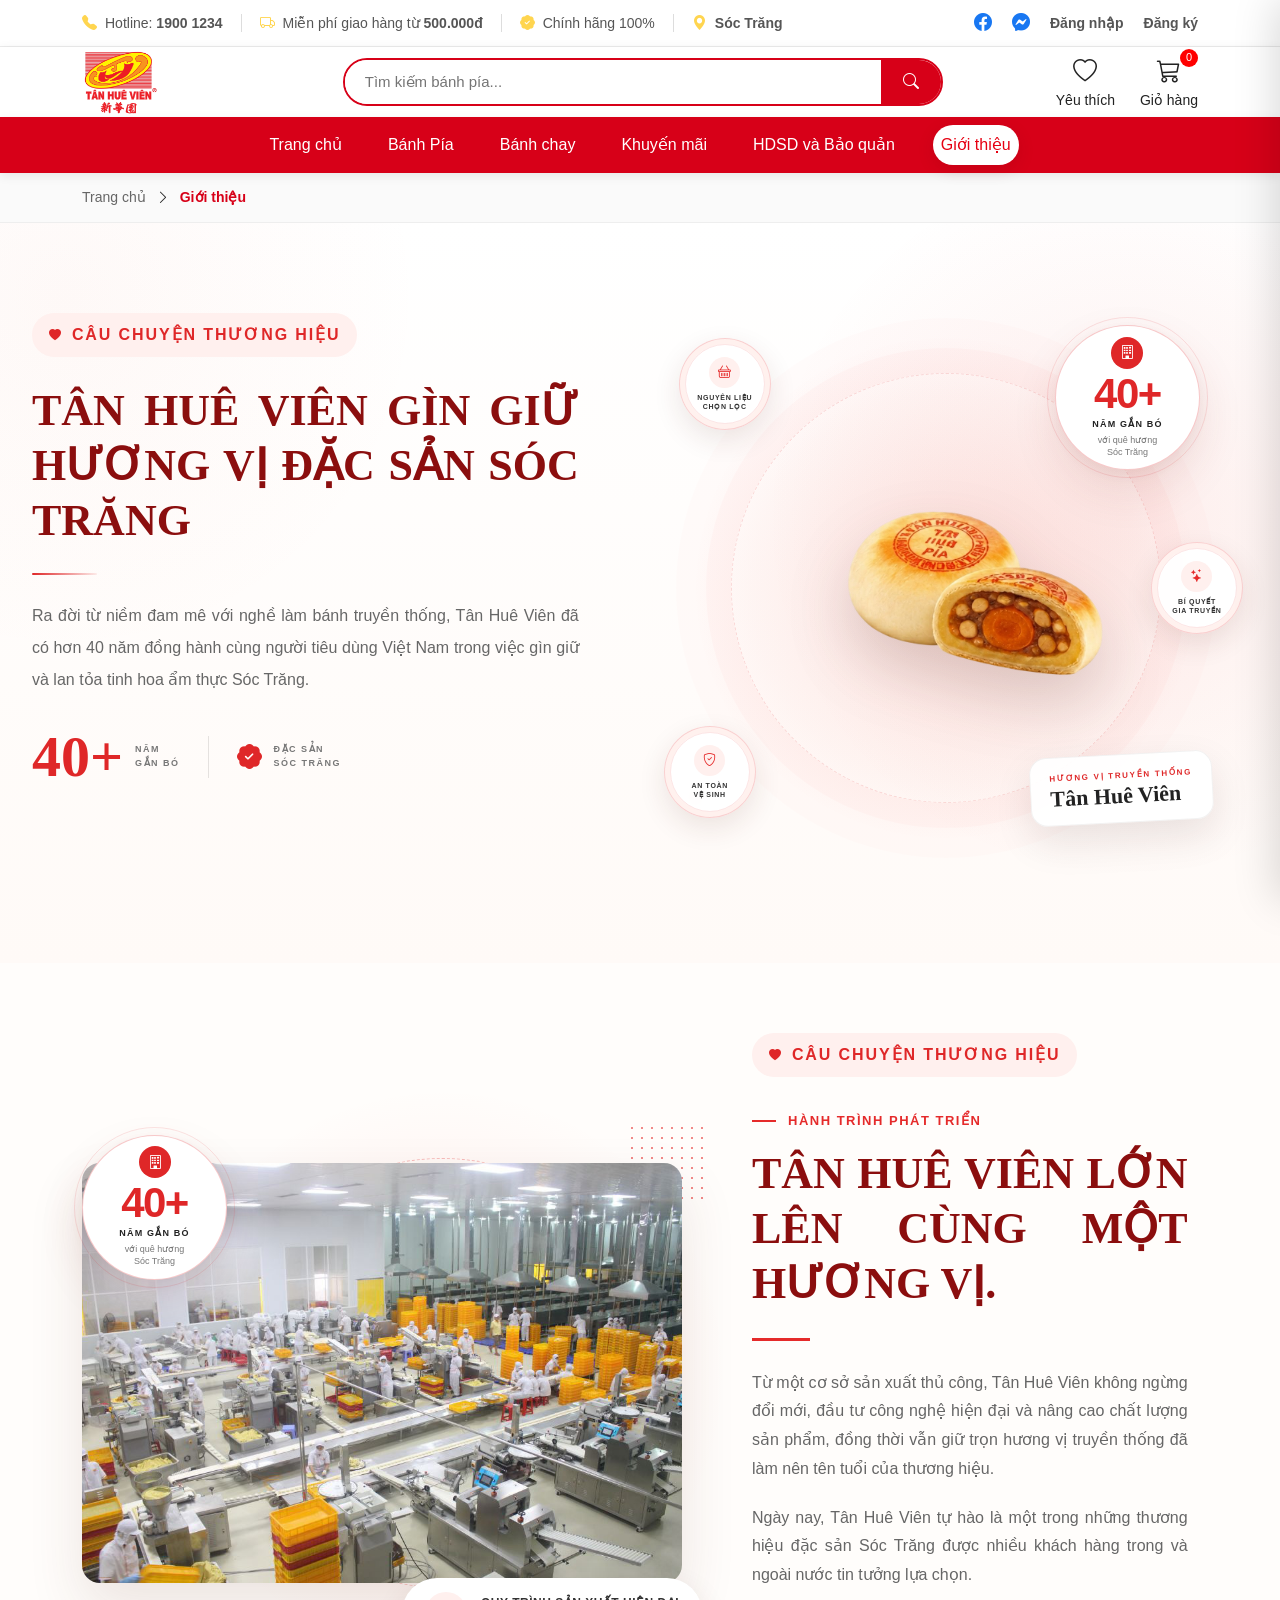
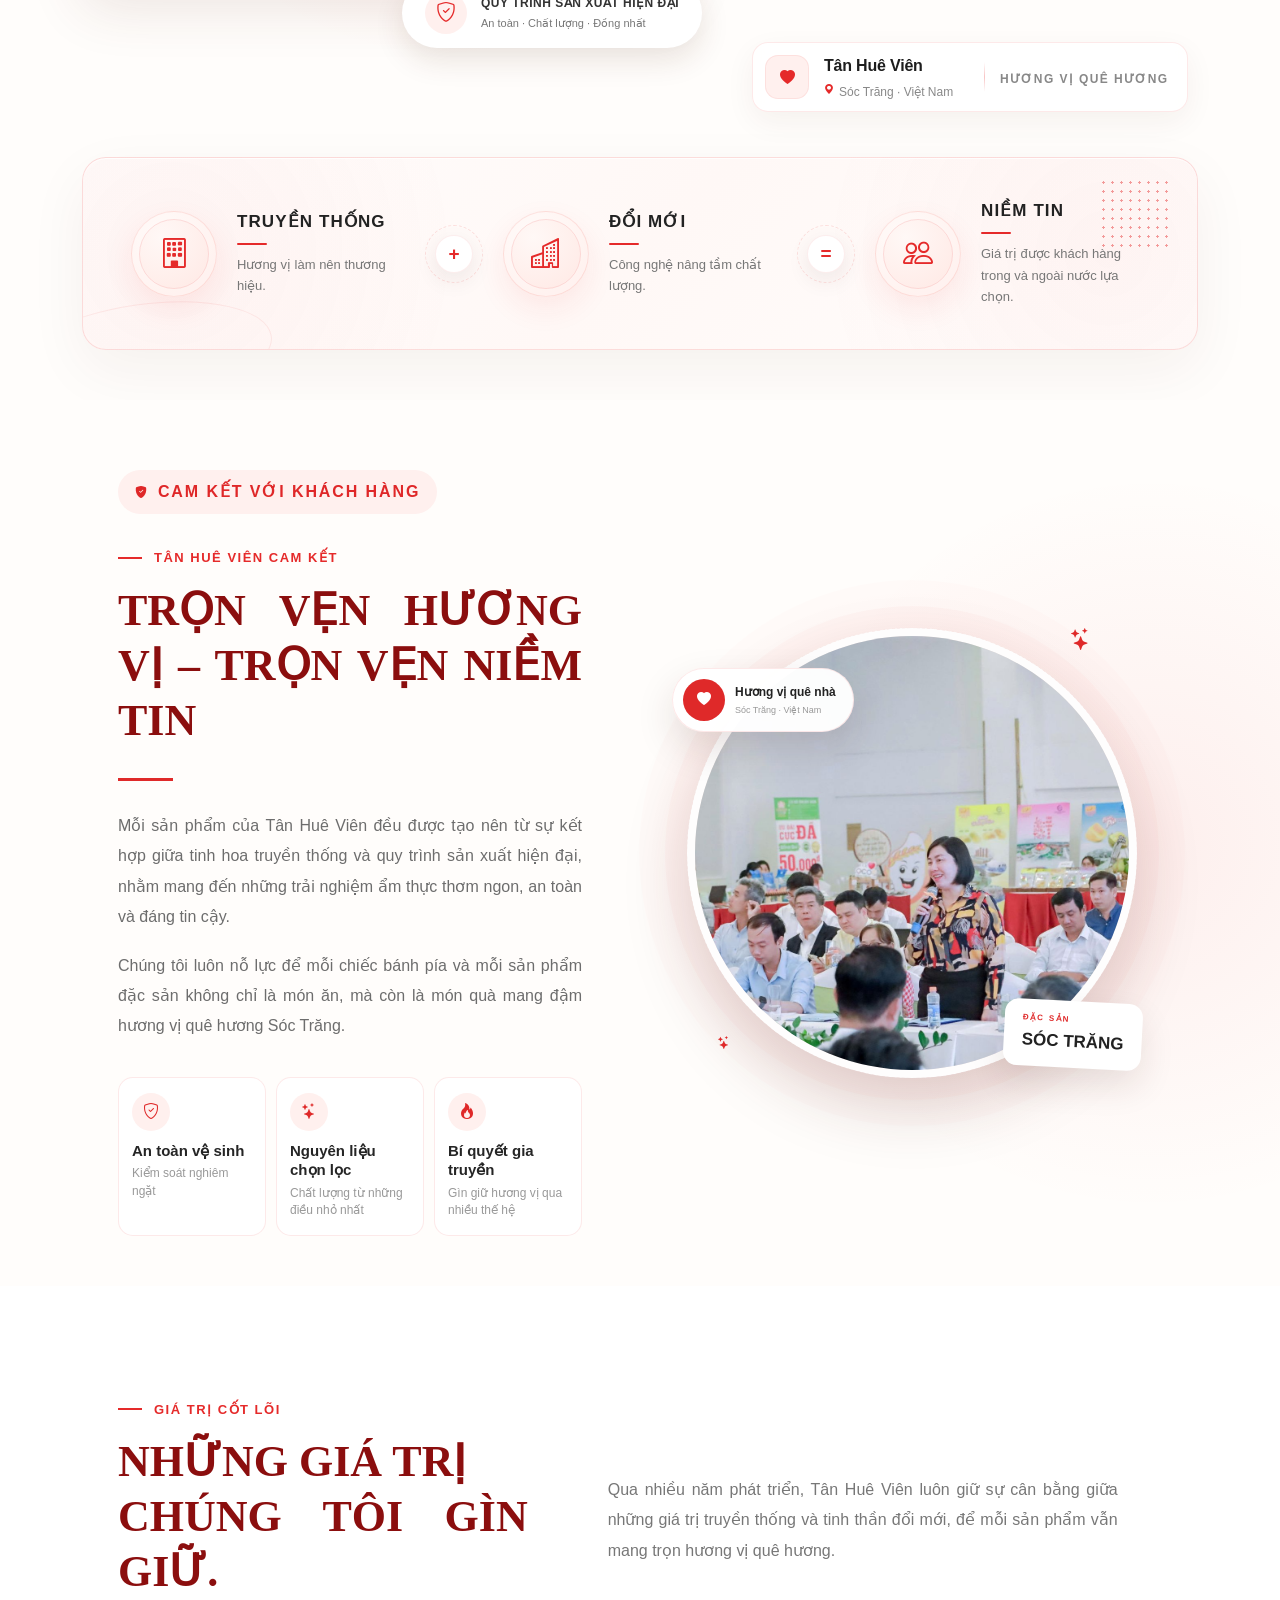
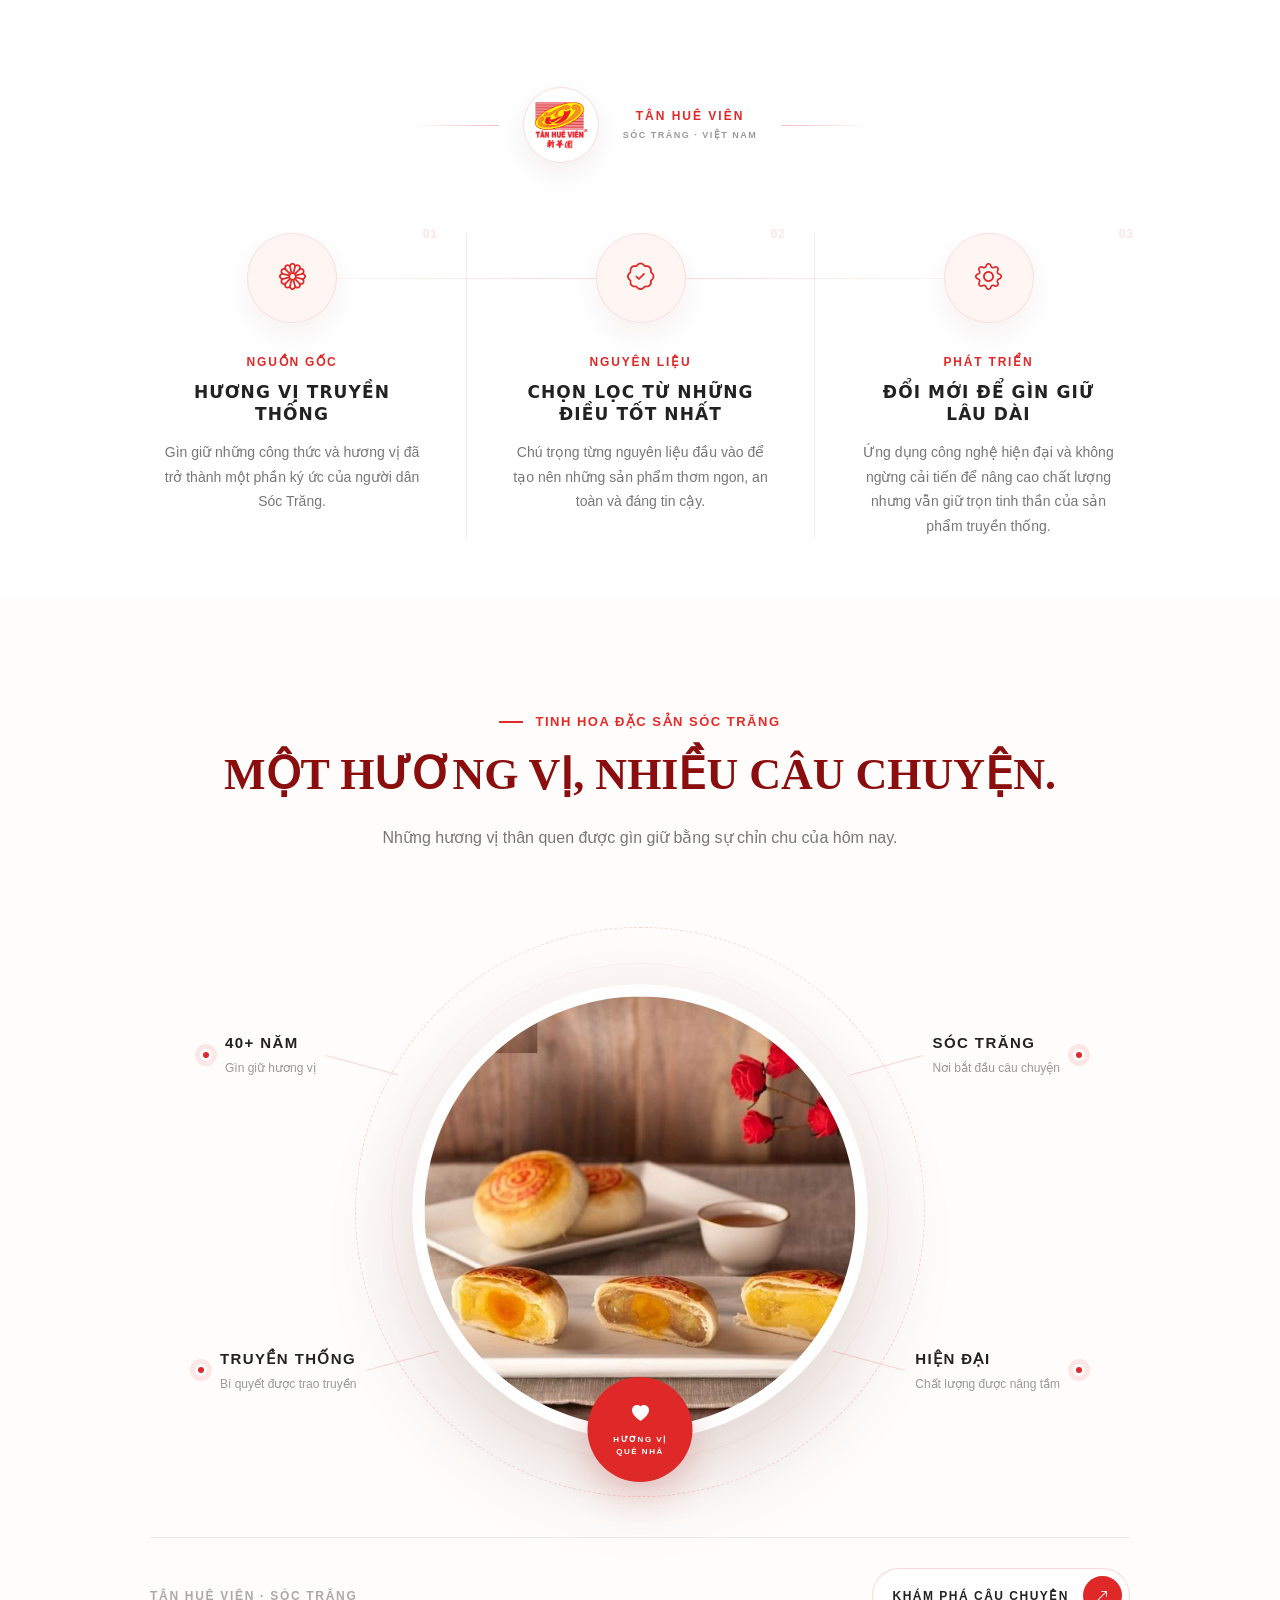
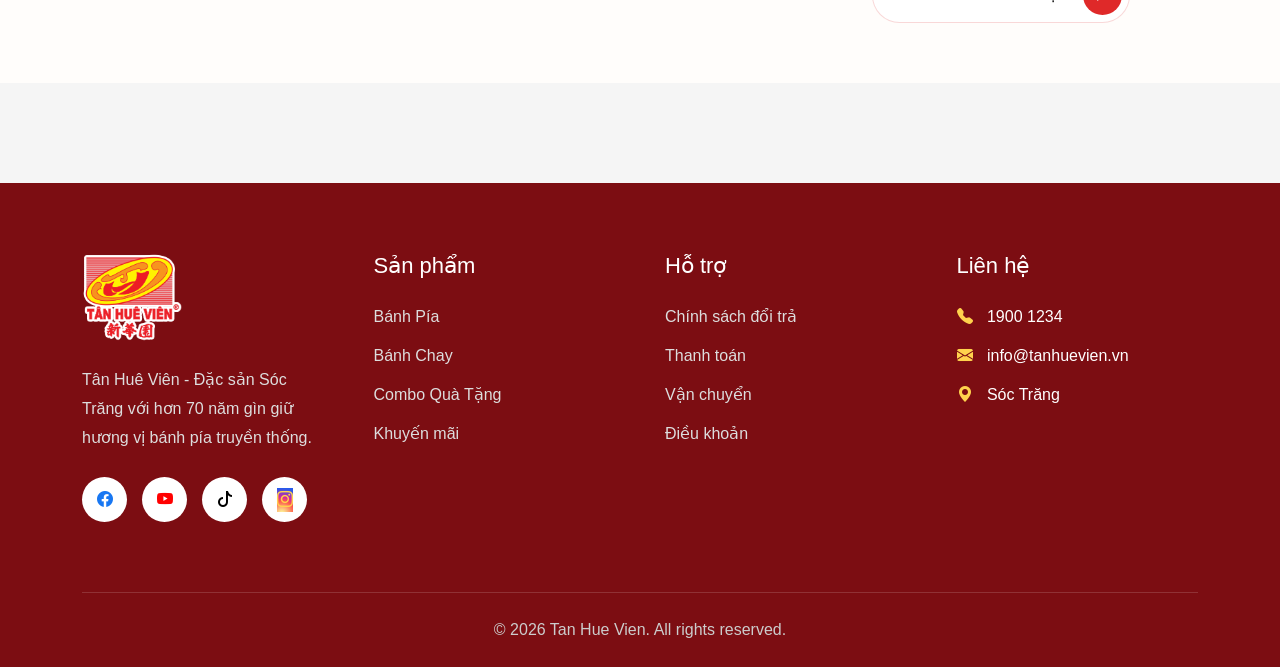
==== commit b6aed007: "change for customer" ====
--- a/about-new.html
+++ b/about-new.html
@@ -116,7 +116,7 @@
 
         <div class="main-header">
           <div class="container">
-            <a href="#" class="logo">
+            <a href="index.html" class="logo">
               <img src="assets/images/logo/logo.png" />
             </a>
 
@@ -499,7 +499,9 @@
             </div>
 
             <div class="cart-actions">
-              <button class="checkout-btn">Thanh toán</button>
+              <button class="checkout-btn" onclick="forwardToCheckOut()">
+                Thanh toán
+              </button>
             </div>
           </div>
         </aside>
--- a/assets/css/about-new.css
+++ b/assets/css/about-new.css
@@ -2919,7 +2919,7 @@
 
   color: #252525;
 
-  font-size: 11px;
+  font-size: 15px;
 
   line-height: 1.3;
 }
@@ -2931,7 +2931,7 @@
 
   color: #999;
 
-  font-size: 9px;
+  font-size: 12px;
 
   line-height: 1.45;
 }
@@ -4040,7 +4040,7 @@
 
   color: #df2929;
 
-  font-size: 10px;
+  font-size: 12px;
 
   font-weight: 700;
 
@@ -4066,7 +4066,7 @@
 
   color: #222;
 
-  font-size: 15px;
+  font-size: 17px;
 
   line-height: 1.3;
 
@@ -4086,7 +4086,7 @@
 
   color: #777;
 
-  font-size: 12px;
+  font-size: 14px;
 
   line-height: 1.75;
 }
@@ -4483,7 +4483,7 @@
 .brand-values-new__brand-info span {
   color: #df2929;
 
-  font-size: 10px;
+  font-size: 12px;
 
   font-weight: 800;
 
@@ -4493,7 +4493,7 @@
 .brand-values-new__brand-info small {
   color: #999;
 
-  font-size: 8px;
+  font-size: 9px;
 
   font-weight: 600;
 
@@ -4716,7 +4716,7 @@
 }
 
 .flavor-story__point strong {
-  font-size: 12px;
+  font-size: 15px;
 
   font-weight: 700;
 
@@ -4728,7 +4728,7 @@
 
   color: #999;
 
-  font-size: 10px;
+  font-size: 12px;
 
   line-height: 1.4;
 }
@@ -4905,7 +4905,7 @@
 .flavor-story__footer > span {
   color: #aaa;
 
-  font-size: 9px;
+  font-size: 12px;
 
   font-weight: 800;
 
@@ -4952,7 +4952,7 @@
 
   z-index: 2;
 
-  font-size: 10px;
+  font-size: 12px;
 
   font-weight: 700;
 
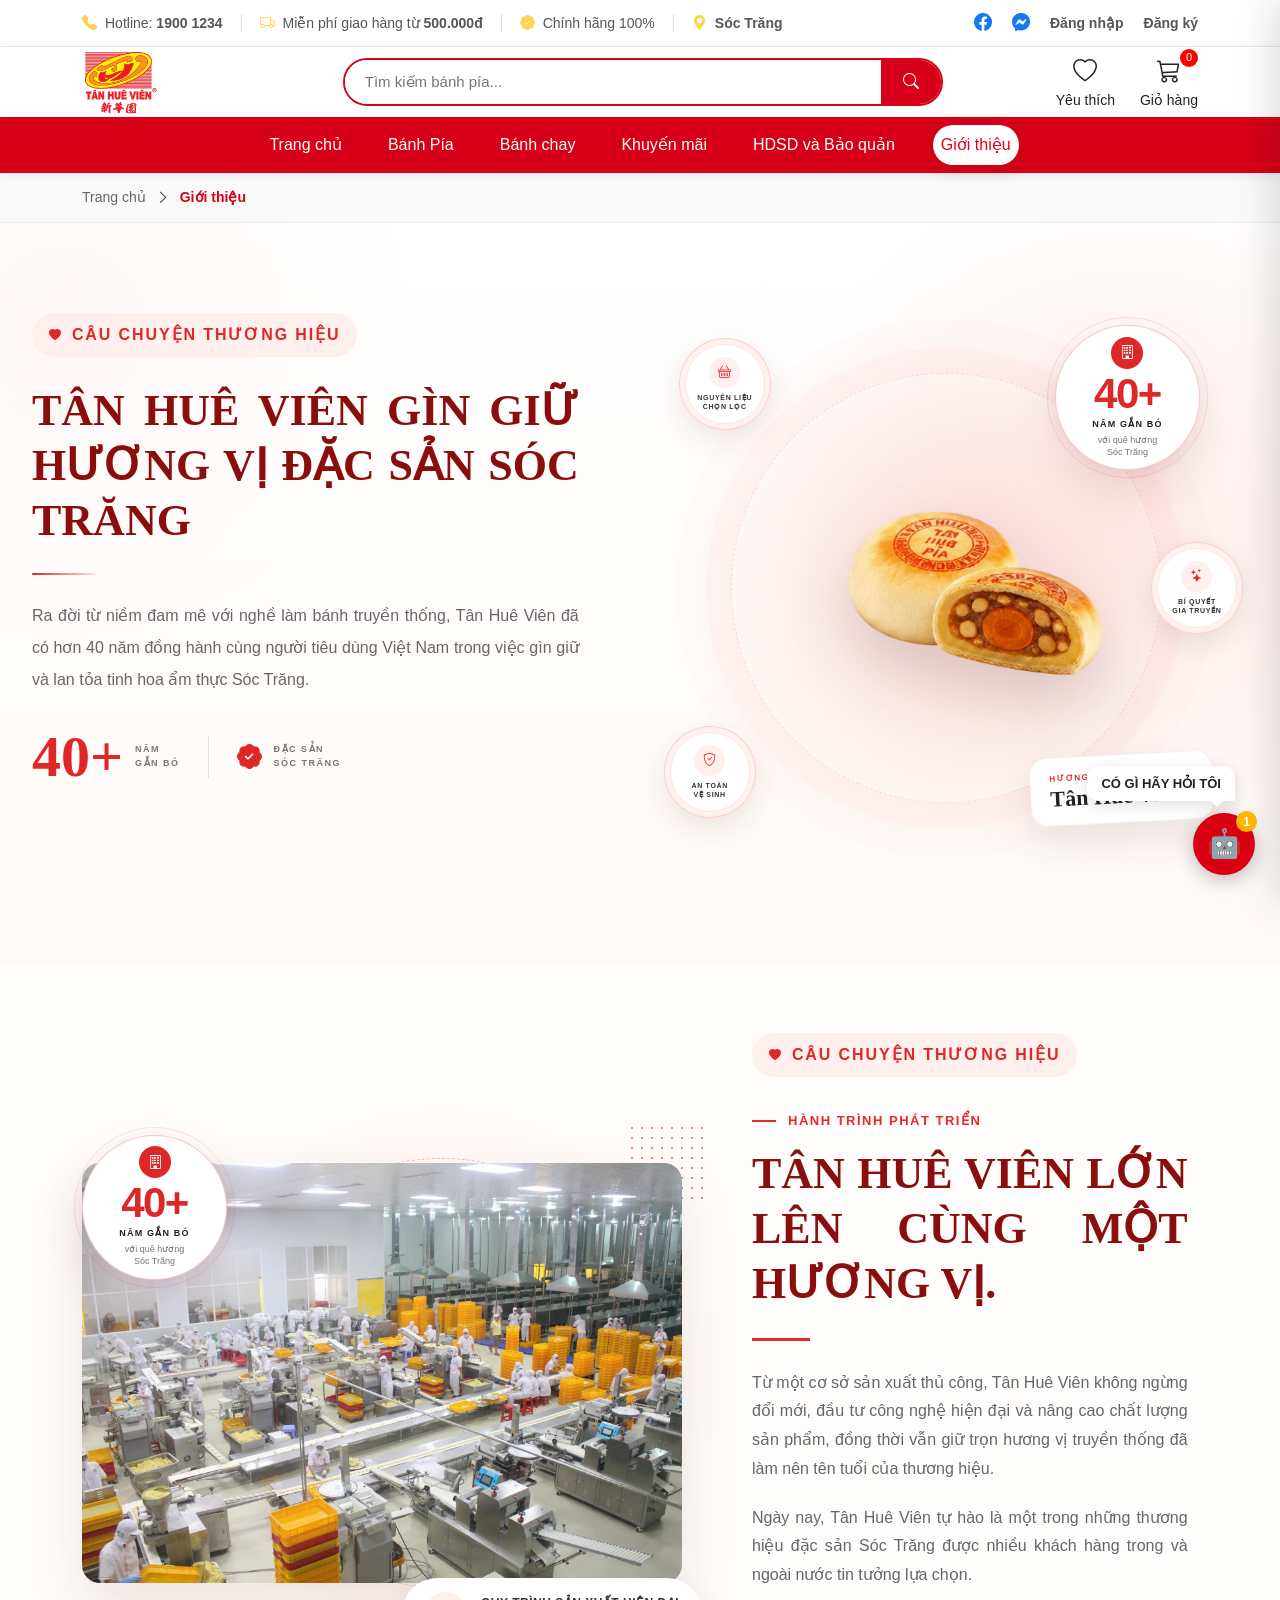
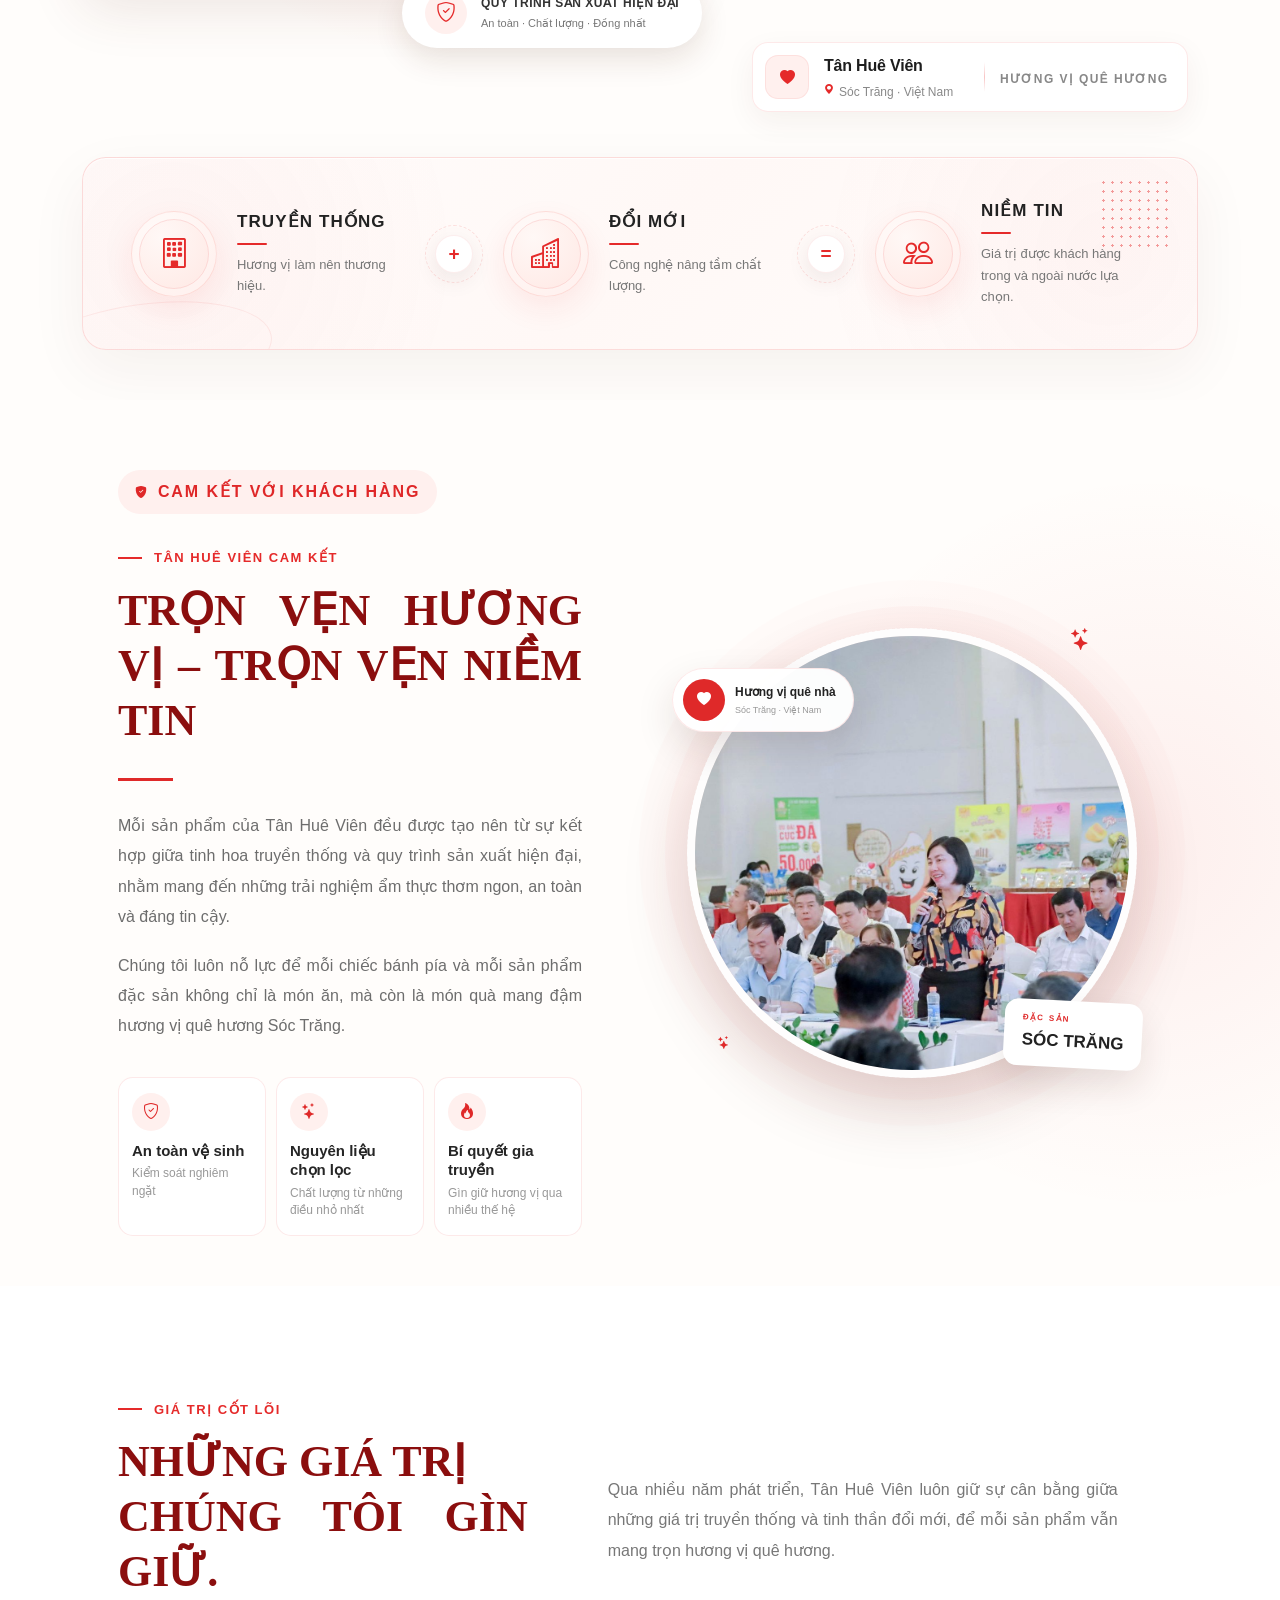
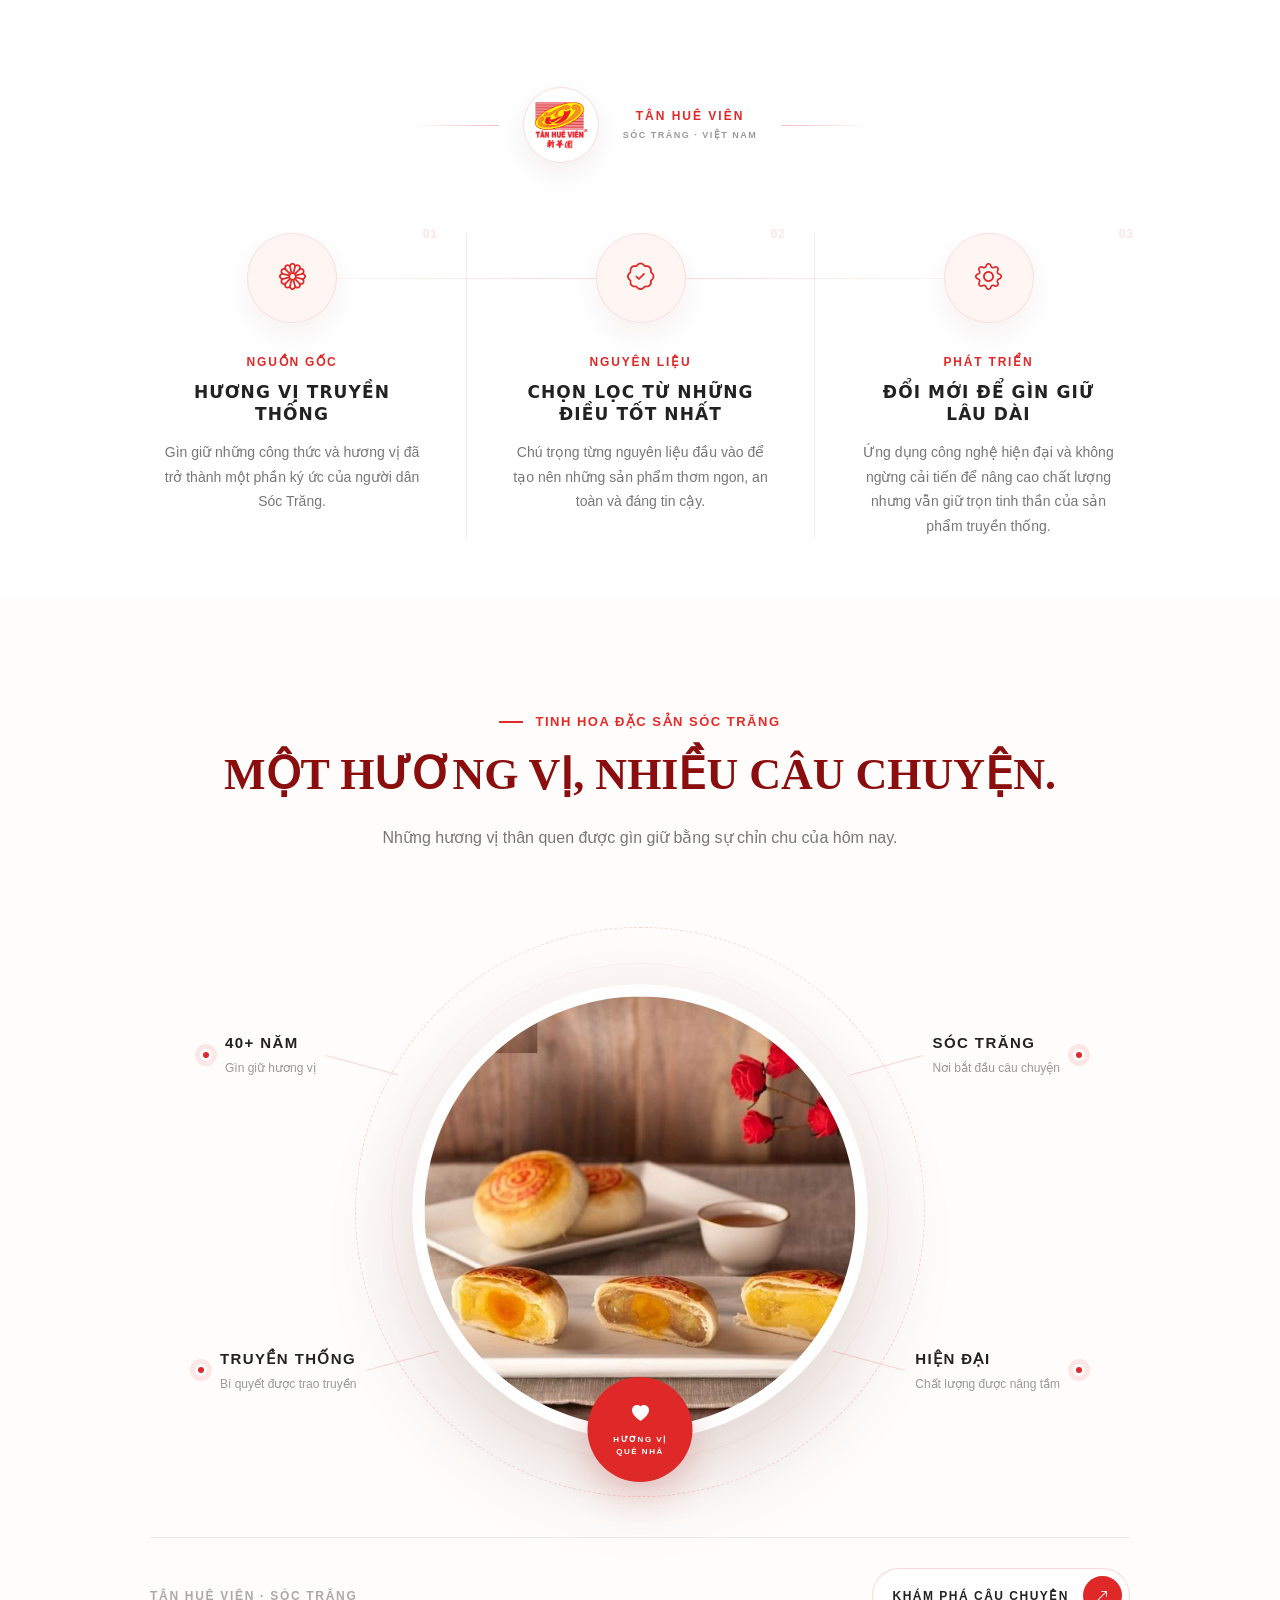
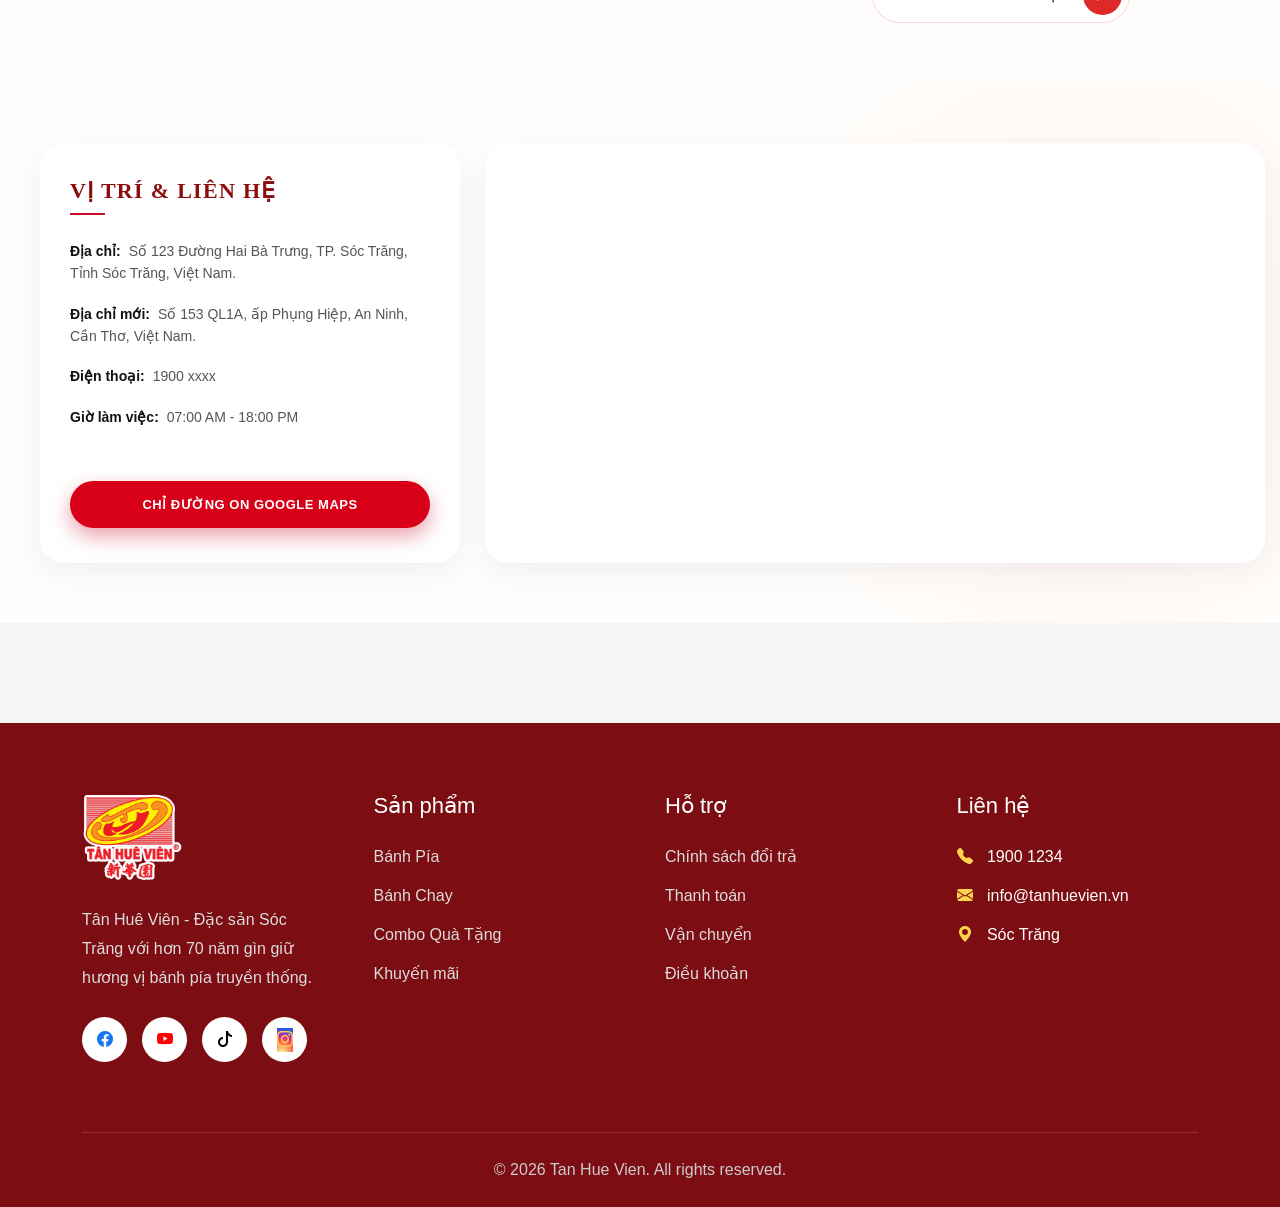
==== commit a6c5e6af: "chatbot" ====
--- a/about-new.html
+++ b/about-new.html
@@ -5,7 +5,7 @@
 
     <meta name="viewport" content="width=device-width, initial-scale=1.0" />
 
-    <title>Bánh pía Tân Huê Viên</title>
+    <title>Giới thiệu Tân Huê Viên</title>
 
     <link rel="SHORTCUT ICON" href="assets/images/logo/logo.png" />
 
@@ -24,6 +24,7 @@
     <link rel="stylesheet" href="assets/css/footer.css" />
     <link rel="stylesheet" href="assets/css/nouislider.min.css" />
     <link rel="stylesheet" href="assets/css/about-new.css" />
+    <link rel="stylesheet" href="assets/css/ai-chat.css" />
 
     <link rel="stylesheet" href="assets/css/variables.css" />
 
@@ -58,6 +59,184 @@
 
     <div id="website-content">
       <header>
+        <!--chat box-->
+
+        <section>
+          <!-- AI CHATBOX -->
+          <div class="ai-chatbox">
+            <!-- Nút mở chat -->
+            <button class="ai-chat-button" id="aiChatButton">
+              <span class="ai-icon">🤖</span>
+              <span class="ai-notification">1</span>
+            </button>
+
+            <!-- Khung chat -->
+            <div class="ai-chat-window" id="aiChatWindow">
+              <!-- Header -->
+              <div class="ai-chat-header">
+                <div class="ai-header-info">
+                  <div class="ai-avatar">🤖</div>
+
+                  <div>
+                    <h3>Trợ lý Tân Huê Viên</h3>
+                    <span> <i></i> Đang trực tuyến </span>
+                  </div>
+                </div>
+
+                <button class="ai-close" id="aiClose">×</button>
+              </div>
+
+              <!-- Nội dung chat -->
+              <div class="ai-chat-body" id="aiChatBody">
+                <!-- Tin nhắn AI -->
+                <div class="ai-message bot">
+                  <div class="message-avatar">🤖</div>
+
+                  <div class="message-content">
+                    <div class="message-bubble">
+                      Xin chào 👋<br />
+                      Tôi là trợ lý AI của Tân Huê Viên. Tôi có thể giúp bạn tìm
+                      hiểu về bánh Pía, sản phẩm, giá bán và giao hàng.
+                    </div>
+
+                    <span class="message-time"> Vừa xong </span>
+                  </div>
+                </div>
+              </div>
+
+              <!-- Gợi ý -->
+              <div class="ai-suggestions">
+                <button data-question="Bánh nào ngon?">
+                  🍰 Bánh nào ngon?
+                </button>
+
+                <button data-question="Có những loại nào?">
+                  🥮 Các loại bánh
+                </button>
+
+                <button data-question="Chính sách giao hàng như thế nào?">
+                  🚚 Giao hàng
+                </button>
+
+                <button data-question="Hướng dẫn bảo quản">
+                  📦 Cách bảo quản
+                </button>
+              </div>
+
+              <!-- Input -->
+              <div class="ai-chat-input">
+                <input
+                  type="text"
+                  id="aiMessageInput"
+                  placeholder="Nhập câu hỏi..."
+                  autocomplete="off"
+                />
+
+                <button id="aiSendButton">➤</button>
+              </div>
+            </div>
+          </div>
+
+          <!-- =========================================
+     AI CHAT WINDOW
+========================================= -->
+
+          <div id="aiChatWindow" class="ai-chat-window">
+            <!-- HEADER -->
+
+            <div class="ai-chat-header">
+              <div class="ai-chat-header-left">
+                <div class="ai-avatar">🤖</div>
+
+                <div>
+                  <div class="ai-chat-title">Trợ lý Tân Huê Viên</div>
+
+                  <div class="ai-chat-status">
+                    <span></span>
+                    Đang trực tuyến
+                  </div>
+                </div>
+              </div>
+
+              <button id="aiClose" class="ai-close">×</button>
+            </div>
+
+            <!-- BODY -->
+
+            <div id="aiChatBody" class="ai-chat-body">
+              <!-- Tin nhắn mặc định -->
+
+              <div class="ai-message bot">
+                <div class="message-avatar">🤖</div>
+
+                <div class="message-content">
+                  <div class="message-bubble">
+                    Xin chào bạn 👋
+
+                    <br /><br />
+
+                    Mình là
+                    <b>Trợ lý Tân Huê Viên</b>.
+
+                    <br /><br />
+
+                    Mình có thể giúp bạn:
+
+                    <br /><br />
+
+                    🥮 Tìm bánh phù hợp
+                    <br />
+                    💰 Xem giá sản phẩm
+                    <br />
+                    🆕 Tìm sản phẩm mới
+                    <br />
+                    🎁 Tư vấn mua làm quà
+                    <br />
+                    📦 Tư vấn mua số lượng lớn
+
+                    <br /><br />
+
+                    Bạn muốn tìm gì hôm nay?
+                  </div>
+
+                  <span class="message-time"> Vừa xong </span>
+                </div>
+              </div>
+            </div>
+
+            <!-- GỢI Ý -->
+
+            <div id="aiSuggestions" class="ai-suggestions">
+              <button data-question="Bánh nào ngon?">🥮 Bánh nào ngon?</button>
+
+              <button data-question="Các loại bánh">🥮 Các loại bánh</button>
+
+              <button data-question="Sản phẩm mới">🆕 Sản phẩm mới</button>
+
+              <button data-question="Bánh dưới 100k">💰 Dưới 100k</button>
+
+              <button data-question="Tôi muốn mua nhiều">
+                📦 Mua số lượng lớn
+              </button>
+            </div>
+
+            <!-- INPUT -->
+
+            <div class="ai-chat-input-area">
+              <input
+                id="aiMessageInput"
+                type="text"
+                placeholder="Nhập câu hỏi..."
+                autocomplete="off"
+              />
+
+              <button id="aiSendButton" class="ai-send-button" aria-label="Gửi">
+                ➤
+              </button>
+            </div>
+          </div>
+        </section>
+
         <!-- Top Bar -->
 
         <!--==================== TOP HEADER ====================-->
@@ -1131,6 +1310,70 @@
         </div>
       </section>
       <!---->
+
+      <!--Map-->
+      <section class="location-section">
+        <div class="location-container">
+          <!-- Cột 1: Thẻ thông tin (Chiếm 35% chiều rộng) -->
+          <div class="location-info-card">
+            <div>
+              <h3 class="location-title">VỊ TRÍ & LIÊN HỆ</h3>
+
+              <div class="info-group">
+                <div class="info-item">
+                  <strong>Địa chỉ:</strong>
+                  <span
+                    >Số 123 Đường Hai Bà Trưng, TP. Sóc Trăng, Tỉnh Sóc Trăng,
+                    Việt Nam.</span
+                  >
+                </div>
+
+                <div class="info-item">
+                  <strong>Địa chỉ mới:</strong>
+                  <span
+                    >Số 153 QL1A, ấp Phụng Hiệp, An Ninh, Cần Thơ, Việt
+                    Nam.</span
+                  >
+                </div>
+
+                <div class="info-item">
+                  <strong>Điện thoại:</strong>
+                  <span>1900 xxxx</span>
+                </div>
+
+                <div class="info-item">
+                  <strong>Giờ làm việc:</strong>
+                  <span>07:00 AM - 18:00 PM</span>
+                </div>
+              </div>
+            </div>
+
+            <a
+              href="https://maps.app.goo.gl/wLm8kQXvYCiwtmzDA"
+              target="_blank"
+              rel="noopener noreferrer"
+              class="btn-directions"
+            >
+              CHỈ ĐƯỜNG ON GOOGLE MAPS
+            </a>
+          </div>
+
+          <!-- Cột 2: Bản đồ (Chiếm 65% chiều rộng, kích thước to vượt trội) -->
+          <div class="location-map-card">
+            <iframe
+              src="https://www.google.com/maps/embed?pb=!1m18!1m12!1m3!1d31468.650090047686!2d105.92876329135747!3d9.631275686788955!2m3!1f0!2f0!3f0!3m2!1i1024!2i768!4f13.1!3m3!1m2!1s0x31a051e98dcaeef5%3A0x7aa06bbc14bc164c!2zQ8O0bmcgVHkgVMOibiBIdcOqIFZpw6pu!5e0!3m2!1svi!2s!4v1787040604164!5m2!1svi!2s"
+              width="100%"
+              height="100%"
+              style="border: 0"
+              allowfullscreen=""
+              loading="lazy"
+              referrerpolicy="strict-origin-when-cross-origin"
+            ></iframe>
+          </div>
+        </div>
+      </section>
+      <!--end map-->
+
       <!-- ================= FOOTER ================= -->
       <footer class="footer">
         <div class="container">
@@ -1230,6 +1473,7 @@
 
     <script src="assets/js/header.js"></script>
     <script src="assets/js/data.js"></script>
+    <script src="assets/js/ai-chat.js"></script>
 
     <script src="assets/js/cart.js"></script>
 
--- a/assets/css/header.css
+++ b/assets/css/header.css
@@ -1516,6 +1516,7 @@
 }
 @media (max-width: 992px) {
   .navbar .nav-link.active {
-    border-radius: none;
-  }
-}
+    border-radius: 0px !important;
+    padding-left: 10px;
+  }
+}
--- a/assets/css/about-new.css
+++ b/assets/css/about-new.css
@@ -5505,3 +5505,135 @@
     font-size: 27px !important;
   }
 }
+
+/*maps css*/
+
+.location-section {
+  background:
+    radial-gradient(
+      circle at 85% 50%,
+      rgba(229, 42, 42, 0.07),
+      transparent 30%
+    ),
+    #fffdfb; /* Nền kem ấm đúng như bản demo */
+  padding: 60px 20px;
+  display: flex;
+  justify-content: center;
+}
+
+.location-container {
+  max-width: 1200px;
+  width: 100%;
+  display: flex;
+  gap: 25px;
+  align-items: stretch;
+}
+
+/* Thẻ Thông tin bên trái */
+.location-info-card {
+  flex: 0 0 35%; /* Cố định tỉ lệ 35% cho thẻ thông tin */
+  background: #ffffff;
+  padding: 35px 30px;
+  border-radius: 24px;
+  box-shadow: 0 10px 30px rgba(0, 0, 0, 0.05);
+  display: flex;
+  flex-direction: column;
+  justify-content: space-between;
+  box-sizing: border-box;
+}
+
+/* Tiêu đề có gạch chân đỏ nhỏ bên dưới */
+.location-title {
+  color: #8b0e0e;
+  font-size: 22px;
+  font-weight: 800;
+  margin: 0 0 15px 0;
+  position: relative;
+  padding-bottom: 10px;
+  font-family: "Playfair Displayr", serif;
+  letter-spacing: 1.3px;
+}
+
+.location-title::after {
+  content: "";
+  position: absolute;
+  left: 0;
+  bottom: 0;
+  width: 35px;
+  height: 2px;
+  background-color: #c8102e;
+}
+
+.info-group {
+  margin-top: 25px;
+}
+
+.info-item {
+  margin-bottom: 18px;
+  font-size: 14px;
+  line-height: 1.6;
+  color: #444444;
+}
+
+.info-item strong {
+  display: inline !important;
+  color: #111111;
+  font-weight: 700;
+  margin-right: 4px;
+}
+
+.info-item span {
+  display: inline !important;
+  color: #555555;
+}
+
+/* Nút bấm màu đỏ bo tròn có hiệu ứng đổ bóng */
+.btn-directions {
+  display: block;
+  text-align: center;
+  background-color: var(--primary-color);
+  color: #ffffff !important;
+  padding: 14px 20px;
+  border-radius: 30px;
+  text-decoration: none;
+  font-weight: 700;
+  font-size: 13px;
+  letter-spacing: 0.5px;
+  box-shadow: 0 8px 20px rgba(200, 16, 46, 0.4);
+  transition: all 0.3s ease;
+  margin-top: 20px;
+}
+
+.btn-directions:hover {
+  transform: translateY(-4px);
+  box-shadow: rgba(215, 0, 24, 0.3) 0px 6px 16px;
+  background: rgb(187, 0, 21);
+}
+
+/* Bản đồ bên phải - Chiếm 65% diện tích */
+.location-map-card {
+  flex: 0 0 65%; /* Tăng tỉ lệ lên 65% để bản đồ to vượt trội */
+  min-height: 420px;
+  border-radius: 24px;
+  overflow: hidden;
+  box-shadow: 0 10px 30px rgba(0, 0, 0, 0.05);
+  background-color: #ffffff;
+  border: 4px solid #ffffff; /* Viền trắng bao quanh bản đồ */
+  box-sizing: border-box;
+}
+
+/* Tương thích thiết bị di động */
+@media (max-width: 900px) {
+  .location-container {
+    flex-direction: column;
+  }
+  .location-info-card,
+  .location-map-card {
+    flex: 1 1 100%;
+    width: 100%;
+  }
+  .location-map-card {
+    height: 350px;
+    min-height: 350px;
+  }
+}
--- a/assets/css/ai-chat.css
+++ b/assets/css/ai-chat.css
@@ -0,0 +1,693 @@
+/* =========================================
+   AI CHATBOX
+========================================= */
+
+.ai-chatbox {
+  position: fixed;
+  right: 25px;
+  bottom: 25px;
+  z-index: 99999;
+  font-family: Arial, sans-serif;
+}
+
+/* =========================
+   NÚT CHAT
+========================= */
+
+.ai-chat-button {
+  width: 62px;
+  height: 62px;
+
+  border: none;
+  border-radius: 50%;
+
+  background: #d90012;
+  color: white;
+
+  display: flex;
+  align-items: center;
+  justify-content: center;
+
+  cursor: pointer;
+
+  box-shadow: 0 5px 20px rgba(0, 0, 0, 0.25);
+
+  transition: 0.3s;
+}
+
+.ai-chat-button:hover {
+  transform: scale(1.08);
+  background: #bd0010;
+}
+
+.ai-icon {
+  font-size: 28px;
+}
+
+.ai-notification {
+  position: absolute;
+
+  top: -2px;
+  right: -2px;
+
+  width: 21px;
+  height: 21px;
+
+  border-radius: 50%;
+
+  background: #ffb400;
+  color: white;
+
+  font-size: 12px;
+  font-weight: bold;
+
+  display: flex;
+  align-items: center;
+  justify-content: center;
+}
+
+/* =========================
+   KHUNG CHAT
+========================= */
+
+.ai-chat-window {
+  position: absolute;
+
+  right: 50px;
+  bottom: 60px;
+
+  width: 370px;
+  height: 540px;
+
+  background: white;
+
+  border-radius: 18px;
+
+  overflow: hidden;
+
+  box-shadow: 0 10px 40px rgba(0, 0, 0, 0.25);
+
+  display: none;
+
+  flex-direction: column;
+  z-index: 99999;
+}
+
+.ai-discount {
+  display: inline-flex;
+  align-items: center;
+  justify-content: center;
+
+  padding: 3px 7px;
+
+  font-size: 11px;
+  font-weight: 700;
+
+  color: #fff;
+  background: #e53935;
+
+  border-radius: 4px;
+
+  line-height: 1;
+  margin-left: 5px;
+}
+/* Khi mở */
+
+.ai-chat-window.active {
+  display: flex;
+  animation: chatOpen 0.25s ease;
+}
+
+@keyframes chatOpen {
+  from {
+    opacity: 0;
+    transform: translateY(15px) scale(0.96);
+  }
+
+  to {
+    opacity: 1;
+    transform: translateY(0) scale(1);
+  }
+}
+
+/* =========================
+   HEADER
+========================= */
+
+.ai-chat-header {
+  height: 75px;
+
+  padding: 0 18px;
+
+  background: linear-gradient(135deg, #d90012, #b9000f);
+
+  color: white;
+
+  display: flex;
+
+  align-items: center;
+
+  justify-content: space-between;
+}
+
+.ai-header-info {
+  display: flex;
+  align-items: center;
+  gap: 12px;
+}
+
+.ai-avatar {
+  width: 45px;
+  height: 45px;
+
+  border-radius: 50%;
+
+  background: white;
+
+  display: flex;
+  align-items: center;
+  justify-content: center;
+
+  font-size: 23px;
+}
+
+.ai-header-info h3 {
+  margin: 0;
+
+  font-size: 16px;
+}
+
+.ai-header-info span {
+  display: flex;
+
+  align-items: center;
+
+  gap: 5px;
+
+  font-size: 12px;
+
+  margin-top: 4px;
+
+  opacity: 0.9;
+}
+
+.ai-header-info span i {
+  width: 7px;
+  height: 7px;
+
+  background: #4cff72;
+
+  border-radius: 50%;
+
+  display: inline-block;
+}
+
+.ai-close {
+  border: none;
+
+  background: transparent;
+
+  color: white;
+
+  font-size: 30px;
+
+  cursor: pointer;
+
+  line-height: 1;
+}
+
+/* =========================
+   BODY
+========================= */
+
+.ai-chat-body {
+  flex: 1;
+
+  padding: 18px;
+
+  overflow-y: auto;
+
+  background: #fafafa;
+}
+
+/* scrollbar */
+
+.ai-chat-body::-webkit-scrollbar {
+  width: 5px;
+}
+
+.ai-chat-body::-webkit-scrollbar-thumb {
+  background: #ddd;
+  border-radius: 10px;
+}
+
+/* =========================
+   MESSAGE
+========================= */
+
+.ai-message {
+  display: flex;
+
+  gap: 8px;
+
+  margin-bottom: 16px;
+}
+
+.ai-message.user {
+  justify-content: flex-end;
+}
+
+.message-avatar {
+  width: 30px;
+  height: 30px;
+
+  min-width: 30px;
+
+  border-radius: 50%;
+
+  background: #fff0d0;
+
+  display: flex;
+
+  align-items: center;
+  justify-content: center;
+
+  font-size: 16px;
+}
+
+.message-content {
+  max-width: 75%;
+}
+
+.message-bubble {
+  padding: 11px 14px;
+
+  border-radius: 15px;
+
+  font-size: 14px;
+
+  line-height: 1.5;
+
+  color: #333;
+
+  background: white;
+
+  box-shadow: 0 2px 8px rgba(0, 0, 0, 0.07);
+
+  text-align: justify;
+}
+
+/* Tin nhắn người dùng */
+
+.ai-message.user .message-bubble {
+  background: #d90012;
+
+  color: white;
+
+  border-radius: 15px 15px 3px 15px;
+}
+
+.message-time {
+  display: block;
+
+  margin-top: 4px;
+
+  font-size: 10px;
+
+  color: #999;
+}
+
+/* =========================
+   GỢI Ý
+========================= */
+
+.ai-suggestions {
+  display: flex;
+
+  gap: 10px;
+
+  padding: 8px 12px;
+
+  overflow-x: auto;
+
+  border-top: 1px solid #eee;
+
+  background: white;
+
+  scroll-behavior: smooth;
+  -webkit-overflow-scrolling: touch; /* Mượt hơn trên iOS */
+
+  /* Ẩn thanh cuộn (Scrollbar) trên Chrome, Safari, Edge */
+  &::-webkit-scrollbar {
+    display: none;
+  }
+  /* Ẩn thanh cuộn trên Firefox */
+  scrollbar-width: none;
+}
+
+/*thanh cuong*/
+.ai-suggestions {
+  cursor: grab; /* Biểu tượng bàn tay mở */
+  user-select: none; /* Tránh bôi đen chữ khi đang kéo */
+}
+
+.ai-suggestions:active {
+  cursor: grabbing; /* Biểu tượng bàn tay nắm lại khi nhấn giữ */
+}
+
+.ai-suggestions::-webkit-scrollbar {
+  display: none;
+}
+
+.ai-suggestions button {
+  white-space: nowrap;
+
+  border: 1px solid #e0e0e0;
+
+  background: white;
+
+  border-radius: 20px;
+
+  padding: 7px 11px;
+
+  font-size: 11px;
+
+  cursor: pointer;
+
+  color: #555;
+
+  transition: 0.2s;
+}
+
+.ai-suggestions button:hover {
+  border-color: #d90012;
+
+  color: #d90012;
+}
+
+/* =========================
+   INPUT
+========================= */
+
+.ai-chat-input {
+  height: 60px;
+
+  display: flex;
+
+  align-items: center;
+
+  gap: 8px;
+
+  padding: 8px 12px;
+
+  border-top: 1px solid #eee;
+
+  background: white;
+}
+
+.ai-chat-input input {
+  flex: 1;
+
+  height: 42px;
+
+  border: 1px solid #ddd;
+
+  border-radius: 22px;
+
+  padding: 0 15px;
+
+  outline: none;
+
+  font-size: 13px;
+}
+
+.ai-chat-input input:focus {
+  border-color: #d90012;
+}
+
+.ai-chat-input button {
+  width: 42px;
+
+  height: 42px;
+
+  border: none;
+
+  border-radius: 50%;
+
+  background: #d90012;
+
+  color: white;
+
+  font-size: 18px;
+
+  cursor: pointer;
+
+  transition: 0.2s;
+}
+
+.ai-chat-input button:hover {
+  background: #b9000f;
+
+  transform: scale(1.05);
+}
+
+/* =========================
+   MOBILE
+========================= */
+
+@media (max-width: 576px) {
+  .chat-tooltip {
+    font-size: 8px;
+    right: 10px;
+  }
+  .ai-chat-button {
+    width: 45px;
+    height: 45px;
+  }
+
+  .ai-icon {
+    font-size: 18px;
+  }
+
+  .ai-chatbox {
+    right: 15px;
+
+    bottom: 15px;
+  }
+
+  .ai-chat-window {
+    position: fixed;
+
+    right: 50px;
+
+    /* left: 10px; */
+
+    bottom: 85px;
+
+    width: 310px;
+
+    height: 70vh;
+
+    max-height: 600px;
+  }
+
+  .message-bubble {
+    font-size: 12px;
+  }
+
+  .ai-header-info h3 {
+    font-size: 14px;
+  }
+
+  .ai-suggestions button,
+  .ai-header-info span {
+    font-size: 10px !important;
+  }
+
+  .ai-chat-input input {
+    font-size: 12px !important;
+  }
+
+  .ai-product-name {
+    font-size: 11px !important;
+  }
+
+  .ai-product-card img {
+    width: 40px !important;
+    height: 30px !important;
+  }
+
+  .ai-product-price {
+    font-size: 10px !important;
+  }
+  .ai-discount {
+    font-size: 8px !important;
+  }
+
+  .ai-product-rating {
+    font-size: 8px !important;
+  }
+
+  .ai-chat-input button {
+    width: 40px;
+    height: 40px;
+  }
+}
+/* ======================================
+   PRODUCT CARD TRONG CHATBOX
+====================================== */
+
+.ai-product-list {
+  display: flex;
+  flex-direction: column;
+  gap: 8px;
+  margin-top: 10px;
+}
+
+.ai-product-card {
+  display: flex;
+  align-items: center;
+
+  gap: 10px;
+
+  padding: 8px;
+
+  background: #fff;
+
+  border: 1px solid #eee;
+
+  border-radius: 10px;
+
+  cursor: pointer;
+
+  transition: all 0.2s ease;
+}
+
+.ai-product-card:hover {
+  border-color: #d90012;
+
+  transform: translateY(-1px);
+
+  box-shadow: 0 3px 10px rgba(0, 0, 0, 0.08);
+}
+
+.ai-product-card img {
+  width: 58px;
+
+  height: 58px;
+
+  object-fit: cover;
+
+  border-radius: 8px;
+
+  background: #f5f5f5;
+}
+
+.ai-product-info {
+  flex: 1;
+
+  min-width: 0;
+}
+
+.ai-product-name {
+  font-size: 13px;
+
+  font-weight: 600;
+
+  color: #333;
+
+  line-height: 1.3;
+
+  margin-bottom: 4px;
+}
+
+.ai-product-price {
+  font-size: 13px;
+
+  font-weight: 700;
+
+  color: #d90012;
+}
+
+.ai-product-rating {
+  font-size: 11px;
+
+  color: #f39c12;
+
+  margin-top: 2px;
+}
+
+/*New for tooltip*/
+
+/* Bóng thoại nằm PHÍA TRÊN - BÊN TRÁI */
+.chat-tooltip {
+  position: absolute;
+  bottom: 100%; /* Đẩy lên phía trên nút */
+  right: 20px; /* Lệch về bên trái nút */
+  margin-bottom: 12px; /* Khoảng cách với nút */
+
+  background-color: #ffffff;
+  color: #222222;
+  padding: 8px 14px;
+  border-radius: 12px 12px 2px 12px; /* Móc góc nhọn ở góc dưới phải */
+  font-size: 13px;
+  font-weight: 600;
+  white-space: nowrap;
+  box-shadow: 0 4px 15px rgba(0, 0, 0, 0.12);
+  font-family:
+    -apple-system, BlinkMacSystemFont, "Segoe UI", Roboto, sans-serif;
+  pointer-events: none;
+  animation: float 2.5s infinite ease-in-out;
+}
+
+/* Mũi tên trỏ xuống dưới góc phải bóng thoại */
+.chat-tooltip::after {
+  content: "";
+  position: absolute;
+  bottom: -6px;
+  right: 12px;
+  border-width: 6px 6px 0 6px;
+  border-style: solid;
+  border-color: #ffffff transparent transparent transparent;
+}
+
+/* Hiệu ứng nhún nhảy nhẹ nhàng */
+@keyframes float {
+  0%,
+  100% {
+    transform: translateY(0);
+  }
+  50% {
+    transform: translateY(-4px);
+  }
+}
+
+@media (max-width: 768px) {
+  .chat-tooltip {
+    font-size: 8px;
+    right: 10px;
+  }
+  .ai-chat-button {
+    width: 50px;
+    height: 50px;
+  }
+
+  .ai-icon {
+    font-size: 20px;
+  }
+}
+
+@media (max-width: 992px) {
+  .chat-tooltip {
+    font-size: 10px;
+    right: 10px;
+  }
+  .ai-chat-button {
+    width: 54px;
+    height: 54px;
+  }
+
+  .ai-icon {
+    font-size: 21px;
+  }
+}
--- a/assets/css/responsive.css
+++ b/assets/css/responsive.css
@@ -127,12 +127,32 @@
   .mobile-auth span {
     margin-right: 8% !important;
   }
+
+  .product-image {
+    height: 250px;
+  }
 }
 
 /* Mobile */
 
 @media (max-width: 768px) {
   /* Reponsive for Reivew*/
+
+  .new-price {
+    font-size: 20px;
+  }
+
+  .old-price {
+    font-size: 14px;
+  }
+
+  .product-desc span {
+    font-size: 10px;
+  }
+
+  .product-image {
+    height: 240px;
+  }
 
   .customer-review {
     padding: 70px 0;
@@ -333,6 +353,22 @@
 /* Small Mobile */
 
 @media (max-width: 576px) {
+  .old-price {
+    font-size: 13px;
+  }
+
+  .new-price {
+    font-size: 18px;
+  }
+  .rating span {
+    font-size: 12px;
+  }
+  .product-desc {
+    margin-top: 5px;
+  }
+  .product-image {
+    height: 230px;
+  }
   .category-grid .category-big {
     height: 320px;
   }
@@ -349,7 +385,7 @@
     font-size: 26px;
   }
   .section-title span {
-    font-size: 16px;
+    font-size: 13px !important;
     letter-spacing: 0px;
   }
 
@@ -391,7 +427,10 @@
     height: 60px;
   }
   .section-title p {
-    font-size: 15px;
+    font-size: 14px;
+  }
+  .section-header p {
+    font-size: 14px;
   }
 
   .review-stars {
--- a/assets/css/reponsive-header.css
+++ b/assets/css/reponsive-header.css
@@ -5,7 +5,8 @@
 @media (max-width: 1024px) {
   .cart-drawer {
     width: 380px;
-    height: 90vh;
+    /* height: 90vh; */
+    height: 100%;
   }
 
   .cart-header {
@@ -65,6 +66,12 @@
 
   .toast {
     width: 340px;
+  }
+}
+
+@media (max-width: 992px) {
+  .navbar-custom .navbar-nav {
+    padding-top: 10px;
   }
 }
 /*=====================================
@@ -138,14 +145,20 @@
   .toast-message {
     font-size: 13px;
   }
+  .navbar-custom .nav-link {
+    font-size: 14px !important;
+  }
 }
 @media (max-width: 576px) {
+  .navbar-custom .nav-link {
+    font-size: 14px !important;
+  }
   .cart-drawer {
     width: 100vw;
-    height: 90%;
-    max-width: 100vw;
-
-    right: -100vw;
+    /* height: 90%; */
+    max-width: 85vw;
+
+    right: -86vw;
 
     border-radius: 0;
   }
